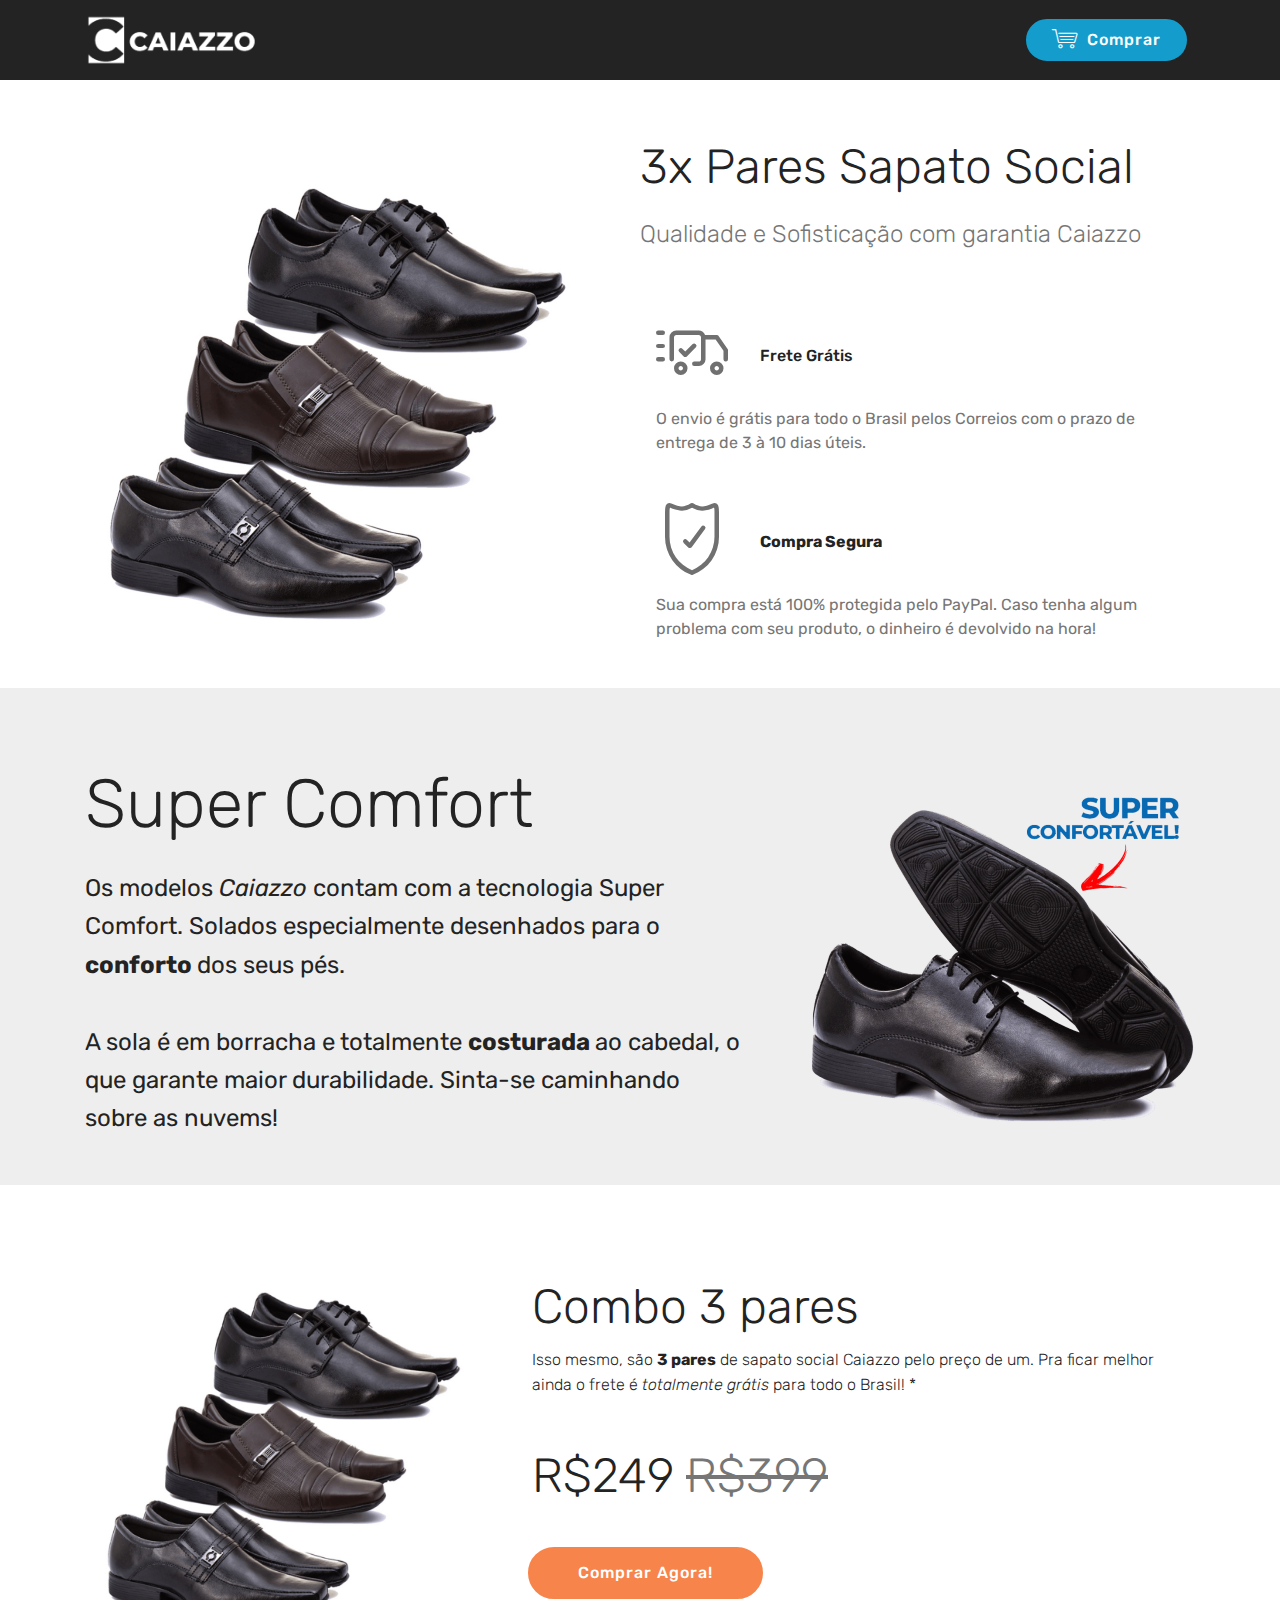
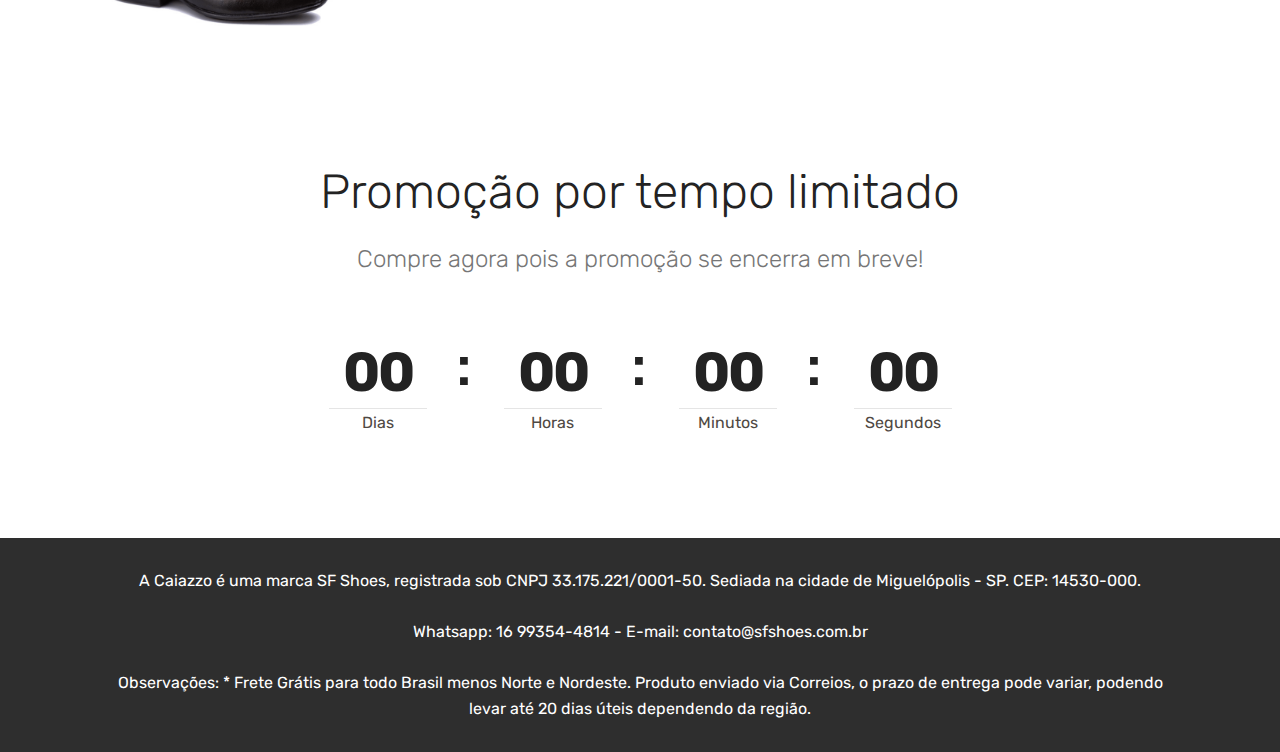
==== index.html @ b31712df "create github pages" ====
<!DOCTYPE html>
<html  >
<head>
  <!-- Site made with Mobirise Website Builder v4.10.8, https://mobirise.com -->
  <meta charset="UTF-8">
  <meta http-equiv="X-UA-Compatible" content="IE=edge">
  <meta name="generator" content="Mobirise v4.10.8, mobirise.com">
  <meta name="viewport" content="width=device-width, initial-scale=1, minimum-scale=1">
  <link rel="shortcut icon" href="assets/images/caiazzo-png-214x74.png" type="image/x-icon">
  <meta name="description" content="2 pares + Cinto Social por R$99,90 - Frete Grátis">
  
  <title>2 Sapato Social Milão Siena Original + Cinto Social Frete Grátis 12x </title>
  <link rel="stylesheet" href="assets/web/assets/mobirise-icons-bold/mobirise-icons-bold.css">
  <link rel="stylesheet" href="assets/web/assets/mobirise-icons/mobirise-icons.css">
  <link rel="stylesheet" href="assets/tether/tether.min.css">
  <link rel="stylesheet" href="assets/bootstrap/css/bootstrap.min.css">
  <link rel="stylesheet" href="assets/bootstrap/css/bootstrap-grid.min.css">
  <link rel="stylesheet" href="assets/bootstrap/css/bootstrap-reboot.min.css">
  <link rel="stylesheet" href="assets/dropdown/css/style.css">
  <link rel="stylesheet" href="assets/theme/css/style.css">
  <link rel="stylesheet" href="assets/mobirise/css/mbr-additional.css" type="text/css">
  
  
  
</head>
<body>

<!-- Google Analytics -->
<!-- Facebook Pixel Code -->
<script>
  !function(f,b,e,v,n,t,s)
  {if(f.fbq)return;n=f.fbq=function(){n.callMethod?
  n.callMethod.apply(n,arguments):n.queue.push(arguments)};
  if(!f._fbq)f._fbq=n;n.push=n;n.loaded=!0;n.version='2.0';
  n.queue=[];t=b.createElement(e);t.async=!0;
  t.src=v;s=b.getElementsByTagName(e)[0];
  s.parentNode.insertBefore(t,s)}(window, document,'script',
  'https://connect.facebook.net/en_US/fbevents.js');
  fbq('init', '413016852753397');
  fbq('track', 'PageView');
</script>
<noscript><img height="1" width="1" style="display:none"
  src="https://www.facebook.com/tr?id=413016852753397&ev=PageView&noscript=1"
/></noscript>
<!-- End Facebook Pixel Code -->

<!-- Global site tag (gtag.js) - Google Analytics -->
<script async src="https://www.googletagmanager.com/gtag/js?id=UA-142438050-2"></script>
<script>
  window.dataLayer = window.dataLayer || [];
  function gtag(){dataLayer.push(arguments);}
  gtag('js', new Date());

  gtag('config', 'UA-142438050-2');
</script>

<!-- /Google Analytics -->


  <section class="menu cid-rARgPHozfg" once="menu" id="menu1-8">

    

    <nav class="navbar navbar-expand beta-menu navbar-dropdown align-items-center navbar-fixed-top navbar-toggleable-sm">
        <button class="navbar-toggler navbar-toggler-right" type="button" data-toggle="collapse" data-target="#navbarSupportedContent" aria-controls="navbarSupportedContent" aria-expanded="false" aria-label="Toggle navigation">
            <div class="hamburger">
                <span></span>
                <span></span>
                <span></span>
                <span></span>
            </div>
        </button>
        <div class="menu-logo">
            <div class="navbar-brand">
                <span class="navbar-logo">
                    <a href="https://mobirise.co">
                         <img src="assets/images/caiazzo-png-214x74.png" alt="Mobirise" title="" style="height: 4rem;">
                    </a>
                </span>
                
            </div>
        </div>
        <div class="collapse navbar-collapse" id="navbarSupportedContent">
            
            <div class="navbar-buttons mbr-section-btn"><a class="btn btn-sm btn-primary display-4" href="https://produto.mercadolivre.com.br/MLB-1308139759-2-sapato-social-milo-siena-original-cinto-social-frete-gratis-12x-_JM"><span class="mbri-shopping-cart mbr-iconfont mbr-iconfont-btn"></span>
                    Comprar</a></div>
        </div>
    </nav>
</section>

<section class="engine"><a href="https://mobirise.info/t">free amp template</a></section><section class="features11 cid-rARg3Pknu5" id="features11-6">

    

    

    <div class="container">   
        <div class="col-md-12">
            <div class="media-container-row">
                <div class="mbr-figure m-auto" style="width: 50%;">
                    <img src="assets/images/k3ss-fmb-sc-952x952.png" alt="Mobirise" title="">
                </div>
                <div class=" align-left aside-content">
                    <h2 class="mbr-title pt-2 mbr-fonts-style display-2">
                        3x Pares Sapato Social</h2>
                    <div class="mbr-section-text">
                        <p class="mbr-text mb-5 pt-3 mbr-light mbr-fonts-style display-5">
                        Qualidade e Sofisticação com garantia Caiazzo</p>
                    </div>

                    <div class="block-content">
                        <div class="card p-3 pr-3">
                            <div class="media">
                                <div class=" align-self-center card-img pb-3">
                                    <span class="mbr-iconfont mbrib-delivery"></span>
                                </div>     
                                <div class="media-body">
                                    <h4 class="card-title mbr-fonts-style display-7">
                                        Frete Grátis</h4>
                                </div>
                            </div>                

                            <div class="card-box">
                                <p class="block-text mbr-fonts-style display-7">
                                   O envio é grátis para todo o Brasil pelos Correios com o prazo de entrega de 3 à 10 dias úteis.</p>
                            </div>
                        </div>

                        <div class="card p-3 pr-3">
                            <div class="media">
                                <div class="align-self-center card-img pb-3">
                                    <span class="mbr-iconfont mbrib-protect"></span>
                                </div>     
                                <div class="media-body">
                                    <h4 class="card-title mbr-fonts-style display-7"><strong>
                                        Compra Segura</strong></h4>
                                </div>
                            </div>                

                            <div class="card-box">
                                <p class="block-text mbr-fonts-style display-7">
                                    Sua compra está 100% protegida pelo PayPal. Caso tenha algum problema com seu produto, o dinheiro é devolvido na hora!</p>
                            </div>
                        </div>
                    </div>
                </div>
            </div>
        </div> 
    </div>          
</section>

<section class="header3 cid-rCJy9DaCXX" id="header3-i" data-bg-video="https://www.youtube.com/watch?v=Wimkqo8gDZ0">

    

    <div class="mbr-overlay" style="opacity: 0; background-color: rgb(204, 204, 204);">
    </div>

    <div class="container">
        <div class="media-container-row">
            <div class="mbr-figure" style="width: 65%;">
                <img src="assets/images/ssbsc5-778x778.png" alt="Mobirise" title="">
            </div>

            <div class="media-content">
                <h1 class="mbr-section-title mbr-white pb-3 mbr-fonts-style display-1">Super Comfort</h1>
                
                <div class="mbr-section-text mbr-white pb-3 ">
                    <p class="mbr-text mbr-fonts-style display-5">Os modelos <em>Caiazzo </em>contam com a tecnologia Super Comfort. Solados especialmente desenhados para o <strong>conforto </strong>dos seus pés.<br><br>A sola é em borracha e totalmente <strong>costurada </strong>ao cabedal, o que garante maior durabilidade. Sinta-se caminhando sobre as nuvems!</p>
                </div>
                
            </div>
        </div>
    </div>

</section>

<section class="services2 cid-rCJCjoZXft" id="services2-j">
    <!---->
    
    <!---->
    <!--Overlay-->
    
    <!--Container-->
    <div class="container">
        <div class="col-md-12">
            <div class="media-container-row">
                <div class="mbr-figure" style="width: 40%;">
                    <img src="assets/images/k3ss-fmb-sc-952x952.png" alt="Mobirise" title="">
                </div>
                <div class="align-left aside-content">
                    <h2 class="mbr-title pt-2 mbr-fonts-style display-2">
                        Combo 3 pares</h2>
                    <div class="mbr-section-text">
                        <p class="mbr-text text1 pt-2 mbr-light mbr-fonts-style display-7">
                            Isso mesmo, são <strong>3 pares</strong> de sapato social Caiazzo pelo preço de um. Pra ficar melhor ainda o frete é <em>totalmente grátis</em> para todo o Brasil! *</p>
                        <p class="mbr-text text2 pt-4 mbr-light mbr-fonts-style display-2">R$249 <span class="cost">R$399</span></p>
                    </div>
                    <!--Btn-->
                    <div class="mbr-section-btn pt-3 align-left"><a href="https://mobirise.co" class="btn btn-success display-4">Comprar Agora!</a></div>
                </div>
            </div>
        </div>
    </div>
</section>

<section class="countdown1 cid-rAR37Dok3v" id="countdown1-1">
    
    
    
    <div class="container ">
        <h2 class="mbr-section-title pb-3 align-center mbr-fonts-style display-2">Promoção por tempo limitado</h2>
        <h3 class="mbr-section-subtitle align-center mbr-fonts-style display-5">
            Compre agora pois a promoção se encerra em breve!</h3>
        
    </div>
    <div class="container countdown-cont align-center">
        <div class="daysCountdown" title="Dias"></div>
        <div class="hoursCountdown" title="Horas"></div> 
        <div class="minutesCountdown" title="Minutos"></div> 
        <div class="secondsCountdown" title="Segundos"></div>
        <div class="countdown pt-5 mt-2" data-due-date="2019/10/05"> 
        </div>
    </div>
</section>

<section once="footers" class="cid-rARmnZBPIF" id="footer6-d">

    

    

    <div class="container">
        <div class="media-container-row align-center mbr-white">
            <div class="col-12">
                <p class="mbr-text mb-0 mbr-fonts-style display-7">A Caiazzo é uma marca SF Shoes, registrada sob CNPJ 33.175.221/0001-50. Sediada na cidade de Miguelópolis - SP. CEP: 14530-000.<br><br>Whatsapp: 16 99354-4814 - E-mail: contato@sfshoes.com.br<br><br>Observações: * Frete Grátis para todo Brasil menos Norte e Nordeste. Produto enviado via Correios, o prazo de entrega pode variar, podendo levar até 20 dias úteis dependendo da região.<br></p>
            </div>
        </div>
    </div>
</section>


  <script src="assets/web/assets/jquery/jquery.min.js"></script>
  <script src="assets/tether/tether.min.js"></script>
  <script src="assets/popper/popper.min.js"></script>
  <script src="assets/bootstrap/js/bootstrap.min.js"></script>
  <script src="assets/smoothscroll/smooth-scroll.js"></script>
  <script src="assets/touchswipe/jquery.touch-swipe.min.js"></script>
  <script src="assets/ytplayer/jquery.mb.ytplayer.min.js"></script>
  <script src="assets/vimeoplayer/jquery.mb.vimeo_player.js"></script>
  <script src="assets/countdown/jquery.countdown.min.js"></script>
  <script src="assets/dropdown/js/nav-dropdown.js"></script>
  <script src="assets/dropdown/js/navbar-dropdown.js"></script>
  <script src="assets/theme/js/script.js"></script>
  
  
</body>
</html>
---- assets/web/assets/mobirise-icons-bold/mobirise-icons-bold.css ----
@font-face {
  font-family: 'mobirise-icons-bold';
  src:  url('mobirise-icons-bold.eot?m1l4yr');
  src:  url('mobirise-icons-bold.eot?m1l4yr#iefix') format('embedded-opentype'),
    url('mobirise-icons-bold.ttf?m1l4yr') format('truetype'),
    url('mobirise-icons-bold.woff?m1l4yr') format('woff'),
    url('mobirise-icons-bold.svg?m1l4yr#mobirise-icons-bold') format('svg');
  font-weight: normal;
  font-style: normal;
}

[class^="mbrib-"], [class*="mbrib-"] {
  /* use !important to prevent issues with browser extensions that change fonts */
  font-family: 'mobirise-icons-bold' !important;
  speak: none;
  font-style: normal;
  font-weight: normal;
  font-variant: normal;
  text-transform: none;
  line-height: 1;

  /* Better Font Rendering =========== */
  -webkit-font-smoothing: antialiased;
  -moz-osx-font-smoothing: grayscale;
}

.mbrib-add-submenu:before {
  content: "\e900";
}
.mbrib-alert:before {
  content: "\e901";
}
.mbrib-align-center:before {
  content: "\e902";
}
.mbrib-align-justify:before {
  content: "\e903";
}
.mbrib-align-left:before {
  content: "\e904";
}
.mbrib-align-right:before {
  content: "\e905";
}
.mbrib-android:before {
  content: "\e906";
}
.mbrib-apple:before {
  content: "\e907";
}
.mbrib-arrow-down:before {
  content: "\e908";
}
.mbrib-arrow-next:before {
  content: "\e909";
}
.mbrib-arrow-prev:before {
  content: "\e90a";
}
.mbrib-arrow-up:before {
  content: "\e90b";
}
.mbrib-bold:before {
  content: "\e90c";
}
.mbrib-bookmark:before {
  content: "\e90d";
}
.mbrib-bootstrap:before {
  content: "\e90e";
}
.mbrib-briefcase:before {
  content: "\e90f";
}
.mbrib-browse:before {
  content: "\e910";
}
.mbrib-bulleted-list:before {
  content: "\e911";
}
.mbrib-calendar:before {
  content: "\e912";
}
.mbrib-camera:before {
  content: "\e913";
}
.mbrib-cart-add:before {
  content: "\e914";
}
.mbrib-cart-full:before {
  content: "\e915";
}
.mbrib-cash:before {
  content: "\e916";
}
.mbrib-change-style:before {
  content: "\e917";
}
.mbrib-chat:before {
  content: "\e918";
}
.mbrib-clock:before {
  content: "\e919";
}
.mbrib-close:before {
  content: "\e91a";
}
.mbrib-cloud:before {
  content: "\e91b";
}
.mbrib-code:before {
  content: "\e91c";
}
.mbrib-contact-form:before {
  content: "\e91d";
}
.mbrib-credit-card:before {
  content: "\e91e";
}
.mbrib-cursor-click:before {
  content: "\e91f";
}
.mbrib-cust-feedback:before {
  content: "\e920";
}
.mbrib-database:before {
  content: "\e921";
}
.mbrib-delivery:before {
  content: "\e922";
}
.mbrib-desktop:before {
  content: "\e923";
}
.mbrib-devices:before {
  content: "\e924";
}
.mbrib-down:before {
  content: "\e925";
}
.mbrib-download:before {
  content: "\e926";
}
.mbrib-drag-n-drop:before {
  content: "\e927";
}
.mbrib-drag-n-drop2:before {
  content: "\e928";
}
.mbrib-edit:before {
  content: "\e929";
}
.mbrib-edit2:before {
  content: "\e92a";
}
.mbrib-error:before {
  content: "\e92b";
}
.mbrib-extension:before {
  content: "\e92c";
}
.mbrib-features:before {
  content: "\e92d";
}
.mbrib-file:before {
  content: "\e92e";
}
.mbrib-flag:before {
  content: "\e92f";
}
.mbrib-folder:before {
  content: "\e930";
}
.mbrib-gift:before {
  content: "\e931";
}
.mbrib-github:before {
  content: "\e932";
}
.mbrib-globe-2:before {
  content: "\e933";
}
.mbrib-globe:before {
  content: "\e934";
}
.mbrib-growing-chart:before {
  content: "\e935";
}
.mbrib-hearth:before {
  content: "\e936";
}
.mbrib-help:before {
  content: "\e937";
}
.mbrib-home:before {
  content: "\e938";
}
.mbrib-hot-cup:before {
  content: "\e939";
}
.mbrib-idea:before {
  content: "\e93a";
}
.mbrib-image-gallery:before {
  content: "\e93b";
}
.mbrib-image-slider:before {
  content: "\e93c";
}
.mbrib-info:before {
  content: "\e93d";
}
.mbrib-italic:before {
  content: "\e93e";
}
.mbrib-key:before {
  content: "\e93f";
}
.mbrib-laptop:before {
  content: "\e940";
}
.mbrib-layers:before {
  content: "\e941";
}
.mbrib-left-right:before {
  content: "\e942";
}
.mbrib-left:before {
  content: "\e943";
}
.mbrib-letter:before {
  content: "\e944";
}
.mbrib-like:before {
  content: "\e945";
}
.mbrib-link:before {
  content: "\e946";
}
.mbrib-lock:before {
  content: "\e947";
}
.mbrib-login:before {
  content: "\e948";
}
.mbrib-logout:before {
  content: "\e949";
}
.mbrib-magic-stick:before {
  content: "\e94a";
}
.mbrib-map-pin:before {
  content: "\e94b";
}
.mbrib-menu:before {
  content: "\e94c";
}
.mbrib-mobile:before {
  content: "\e94d";
}
.mbrib-mobile2:before {
  content: "\e94e";
}
.mbrib-mobirise:before {
  content: "\e94f";
}
.mbrib-more-horizontal:before {
  content: "\e950";
}
.mbrib-more-vertical:before {
  content: "\e951";
}
.mbrib-music:before {
  content: "\e952";
}
.mbrib-new-file:before {
  content: "\e953";
}
.mbrib-numbered-list:before {
  content: "\e954";
}
.mbrib-opened-folder:before {
  content: "\e955";
}
.mbrib-pages:before {
  content: "\e956";
}
.mbrib-paper-plane:before {
  content: "\e957";
}
.mbrib-paperclip:before {
  content: "\e958";
}
.mbrib-photo:before {
  content: "\e959";
}
.mbrib-photos:before {
  content: "\e95a";
}
.mbrib-pin:before {
  content: "\e95b";
}
.mbrib-play:before {
  content: "\e95c";
}
.mbrib-plus:before {
  content: "\e95d";
}
.mbrib-preview:before {
  content: "\e95e";
}
.mbrib-print:before {
  content: "\e95f";
}
.mbrib-protect:before {
  content: "\e960";
}
.mbrib-question:before {
  content: "\e961";
}
.mbrib-quote-left:before {
  content: "\e962";
}
.mbrib-quote-right:before {
  content: "\e963";
}
.mbrib-redo:before {
  content: "\e964";
}
.mbrib-refresh:before {
  content: "\e965";
}
.mbrib-responsive:before {
  content: "\e966";
}
.mbrib-right:before {
  content: "\e967";
}
.mbrib-rocket:before {
  content: "\e968";
}
.mbrib-sad-face:before {
  content: "\e969";
}
.mbrib-sale:before {
  content: "\e96a";
}
.mbrib-save:before {
  content: "\e96b";
}
.mbrib-search:before {
  content: "\e96c";
}
.mbrib-setting:before {
  content: "\e96d";
}
.mbrib-setting2:before {
  content: "\e96e";
}
.mbrib-setting3:before {
  content: "\e96f";
}
.mbrib-share:before {
  content: "\e970";
}
.mbrib-shopping-bag:before {
  content: "\e971";
}
.mbrib-shopping-basket:before {
  content: "\e972";
}
.mbrib-shopping-cart:before {
  content: "\e973";
}
.mbrib-sites:before {
  content: "\e974";
}
.mbrib-smile-face:before {
  content: "\e975";
}
.mbrib-speed:before {
  content: "\e976";
}
.mbrib-star:before {
  content: "\e977";
}
.mbrib-success:before {
  content: "\e978";
}
.mbrib-sun:before {
  content: "\e979";
}
.mbrib-sun2:before {
  content: "\e97a";
}
.mbrib-tablet-vertical:before {
  content: "\e97b";
}
.mbrib-tablet:before {
  content: "\e97c";
}
.mbrib-target:before {
  content: "\e97d";
}
.mbrib-timer:before {
  content: "\e97e";
}
.mbrib-to-ftp:before {
  content: "\e97f";
}
.mbrib-to-local-drive:before {
  content: "\e980";
}
.mbrib-touch-swipe:before {
  content: "\e981";
}
.mbrib-touch:before {
  content: "\e982";
}
.mbrib-trash:before {
  content: "\e983";
}
.mbrib-underline:before {
  content: "\e984";
}
.mbrib-undo:before {
  content: "\e985";
}
.mbrib-unlink:before {
  content: "\e986";
}
.mbrib-unlock:before {
  content: "\e987";
}
.mbrib-up-down:before {
  content: "\e988";
}
.mbrib-up:before {
  content: "\e989";
}
.mbrib-update:before {
  content: "\e98a";
}
.mbrib-upload:before {
  content: "\e98b";
}
.mbrib-user:before {
  content: "\e98c";
}
.mbrib-user2:before {
  content: "\e98d";
}
.mbrib-users:before {
  content: "\e98e";
}
.mbrib-video-play:before {
  content: "\e98f";
}
.mbrib-video:before {
  content: "\e990";
}
.mbrib-watch:before {
  content: "\e991";
}
.mbrib-website-theme:before {
  content: "\e992";
}
.mbrib-wifi:before {
  content: "\e993";
}
.mbrib-windows:before {
  content: "\e994";
}
.mbrib-zoom-out:before {
  content: "\e995";
}
---- assets/web/assets/mobirise-icons/mobirise-icons.css ----
@font-face {
  font-family: 'MobiriseIcons';
  src:  url('mobirise-icons.eot?spat4u');
  src:  url('mobirise-icons.eot?spat4u#iefix') format('embedded-opentype'),
    url('mobirise-icons.ttf?spat4u') format('truetype'),
    url('mobirise-icons.woff?spat4u') format('woff'),
    url('mobirise-icons.svg?spat4u#MobiriseIcons') format('svg');
  font-weight: normal;
  font-style: normal;
}

[class^="mbri-"], [class*=" mbri-"] {
  /* use !important to prevent issues with browser extensions that change fonts */
  font-family: MobiriseIcons !important;
  speak: none;
  font-style: normal;
  font-weight: normal;
  font-variant: normal;
  text-transform: none;
  line-height: 1;

  /* Better Font Rendering =========== */
  -webkit-font-smoothing: antialiased;
  -moz-osx-font-smoothing: grayscale;
}

.mbri-add-submenu:before {
  content: "\e900";
}
.mbri-alert:before {
  content: "\e901";
}
.mbri-align-center:before {
  content: "\e902";
}
.mbri-align-justify:before {
  content: "\e903";
}
.mbri-align-left:before {
  content: "\e904";
}
.mbri-align-right:before {
  content: "\e905";
}
.mbri-android:before {
  content: "\e906";
}
.mbri-apple:before {
  content: "\e907";
}
.mbri-arrow-down:before {
  content: "\e908";
}
.mbri-arrow-next:before {
  content: "\e909";
}
.mbri-arrow-prev:before {
  content: "\e90a";
}
.mbri-arrow-up:before {
  content: "\e90b";
}
.mbri-bold:before {
  content: "\e90c";
}
.mbri-bookmark:before {
  content: "\e90d";
}
.mbri-bootstrap:before {
  content: "\e90e";
}
.mbri-briefcase:before {
  content: "\e90f";
}
.mbri-browse:before {
  content: "\e910";
}
.mbri-bulleted-list:before {
  content: "\e911";
}
.mbri-calendar:before {
  content: "\e912";
}
.mbri-camera:before {
  content: "\e913";
}
.mbri-cart-add:before {
  content: "\e914";
}
.mbri-cart-full:before {
  content: "\e915";
}
.mbri-cash:before {
  content: "\e916";
}
.mbri-change-style:before {
  content: "\e917";
}
.mbri-chat:before {
  content: "\e918";
}
.mbri-clock:before {
  content: "\e919";
}
.mbri-close:before {
  content: "\e91a";
}
.mbri-cloud:before {
  content: "\e91b";
}
.mbri-code:before {
  content: "\e91c";
}
.mbri-contact-form:before {
  content: "\e91d";
}
.mbri-credit-card:before {
  content: "\e91e";
}
.mbri-cursor-click:before {
  content: "\e91f";
}
.mbri-cust-feedback:before {
  content: "\e920";
}
.mbri-database:before {
  content: "\e921";
}
.mbri-delivery:before {
  content: "\e922";
}
.mbri-desktop:before {
  content: "\e923";
}
.mbri-devices:before {
  content: "\e924";
}
.mbri-down:before {
  content: "\e925";
}
.mbri-download:before {
  content: "\e989";
}
.mbri-drag-n-drop:before {
  content: "\e927";
}
.mbri-drag-n-drop2:before {
  content: "\e928";
}
.mbri-edit:before {
  content: "\e929";
}
.mbri-edit2:before {
  content: "\e92a";
}
.mbri-error:before {
  content: "\e92b";
}
.mbri-extension:before {
  content: "\e92c";
}
.mbri-features:before {
  content: "\e92d";
}
.mbri-file:before {
  content: "\e92e";
}
.mbri-flag:before {
  content: "\e92f";
}
.mbri-folder:before {
  content: "\e930";
}
.mbri-gift:before {
  content: "\e931";
}
.mbri-github:before {
  content: "\e932";
}
.mbri-globe:before {
  content: "\e933";
}
.mbri-globe-2:before {
  content: "\e934";
}
.mbri-growing-chart:before {
  content: "\e935";
}
.mbri-hearth:before {
  content: "\e936";
}
.mbri-help:before {
  content: "\e937";
}
.mbri-home:before {
  content: "\e938";
}
.mbri-hot-cup:before {
  content: "\e939";
}
.mbri-idea:before {
  content: "\e93a";
}
.mbri-image-gallery:before {
  content: "\e93b";
}
.mbri-image-slider:before {
  content: "\e93c";
}
.mbri-info:before {
  content: "\e93d";
}
.mbri-italic:before {
  content: "\e93e";
}
.mbri-key:before {
  content: "\e93f";
}
.mbri-laptop:before {
  content: "\e940";
}
.mbri-layers:before {
  content: "\e941";
}
.mbri-left-right:before {
  content: "\e942";
}
.mbri-left:before {
  content: "\e943";
}
.mbri-letter:before {
  content: "\e944";
}
.mbri-like:before {
  content: "\e945";
}
.mbri-link:before {
  content: "\e946";
}
.mbri-lock:before {
  content: "\e947";
}
.mbri-login:before {
  content: "\e948";
}
.mbri-logout:before {
  content: "\e949";
}
.mbri-magic-stick:before {
  content: "\e94a";
}
.mbri-map-pin:before {
  content: "\e94b";
}
.mbri-menu:before {
  content: "\e94c";
}
.mbri-mobile:before {
  content: "\e94d";
}
.mbri-mobile2:before {
  content: "\e94e";
}
.mbri-mobirise:before {
  content: "\e94f";
}
.mbri-more-horizontal:before {
  content: "\e950";
}
.mbri-more-vertical:before {
  content: "\e951";
}
.mbri-music:before {
  content: "\e952";
}
.mbri-new-file:before {
  content: "\e953";
}
.mbri-numbered-list:before {
  content: "\e954";
}
.mbri-opened-folder:before {
  content: "\e955";
}
.mbri-pages:before {
  content: "\e956";
}
.mbri-paper-plane:before {
  content: "\e957";
}
.mbri-paperclip:before {
  content: "\e958";
}
.mbri-photo:before {
  content: "\e959";
}
.mbri-photos:before {
  content: "\e95a";
}
.mbri-pin:before {
  content: "\e95b";
}
.mbri-play:before {
  content: "\e95c";
}
.mbri-plus:before {
  content: "\e95d";
}
.mbri-preview:before {
  content: "\e95e";
}
.mbri-print:before {
  content: "\e95f";
}
.mbri-protect:before {
  content: "\e960";
}
.mbri-question:before {
  content: "\e961";
}
.mbri-quote-left:before {
  content: "\e962";
}
.mbri-quote-right:before {
  content: "\e963";
}
.mbri-refresh:before {
  content: "\e964";
}
.mbri-responsive:before {
  content: "\e965";
}
.mbri-right:before {
  content: "\e966";
}
.mbri-rocket:before {
  content: "\e967";
}
.mbri-sad-face:before {
  content: "\e968";
}
.mbri-sale:before {
  content: "\e969";
}
.mbri-save:before {
  content: "\e96a";
}
.mbri-search:before {
  content: "\e96b";
}
.mbri-setting:before {
  content: "\e96c";
}
.mbri-setting2:before {
  content: "\e96d";
}
.mbri-setting3:before {
  content: "\e96e";
}
.mbri-share:before {
  content: "\e96f";
}
.mbri-shopping-bag:before {
  content: "\e970";
}
.mbri-shopping-basket:before {
  content: "\e971";
}
.mbri-shopping-cart:before {
  content: "\e972";
}
.mbri-sites:before {
  content: "\e973";
}
.mbri-smile-face:before {
  content: "\e974";
}
.mbri-speed:before {
  content: "\e975";
}
.mbri-star:before {
  content: "\e976";
}
.mbri-success:before {
  content: "\e977";
}
.mbri-sun:before {
  content: "\e978";
}
.mbri-sun2:before {
  content: "\e979";
}
.mbri-tablet:before {
  content: "\e97a";
}
.mbri-tablet-vertical:before {
  content: "\e97b";
}
.mbri-target:before {
  content: "\e97c";
}
.mbri-timer:before {
  content: "\e97d";
}
.mbri-to-ftp:before {
  content: "\e97e";
}
.mbri-to-local-drive:before {
  content: "\e97f";
}
.mbri-touch-swipe:before {
  content: "\e980";
}
.mbri-touch:before {
  content: "\e981";
}
.mbri-trash:before {
  content: "\e982";
}
.mbri-underline:before {
  content: "\e983";
}
.mbri-unlink:before {
  content: "\e984";
}
.mbri-unlock:before {
  content: "\e985";
}
.mbri-up-down:before {
  content: "\e986";
}
.mbri-up:before {
  content: "\e987";
}
.mbri-update:before {
  content: "\e988";
}
.mbri-upload:before {
 content: "\e926"; 
}
.mbri-user:before {
  content: "\e98a";
}
.mbri-user2:before {
  content: "\e98b";
}
.mbri-users:before {
  content: "\e98c";
}
.mbri-video:before {
  content: "\e98d";
}
.mbri-video-play:before {
  content: "\e98e";
}
.mbri-watch:before {
  content: "\e98f";
}
.mbri-website-theme:before {
  content: "\e990";
}
.mbri-wifi:before {
  content: "\e991";
}
.mbri-windows:before {
  content: "\e992";
}
.mbri-zoom-out:before {
  content: "\e993";
}
.mbri-redo:before {
  content: "\e994";
}
.mbri-undo:before {
  content: "\e995";
}
---- assets/dropdown/css/style.css ----
.navbar-dropdown {
  left: 0;
  padding: 0;
  position: absolute;
  right: 0;
  top: 0;
  transition: all 0.45s ease;
  z-index: 1030;
  background: #282828; }
  .navbar-dropdown .navbar-logo {
    margin-right: 0.8rem;
    transition: margin 0.3s ease-in-out;
    vertical-align: middle; }
    .navbar-dropdown .navbar-logo img {
      height: 3.125rem;
      transition: all 0.3s ease-in-out; }
    .navbar-dropdown .navbar-logo.mbr-iconfont {
      font-size: 3.125rem;
      line-height: 3.125rem; }
  .navbar-dropdown .navbar-caption {
    font-weight: 700;
    white-space: normal;
    vertical-align: -4px;
    line-height: 3.125rem !important; }
    .navbar-dropdown .navbar-caption, .navbar-dropdown .navbar-caption:hover {
      color: inherit;
      text-decoration: none; }
  .navbar-dropdown .mbr-iconfont + .navbar-caption {
    vertical-align: -1px; }
  .navbar-dropdown.navbar-fixed-top {
    position: fixed; }
  .navbar-dropdown .navbar-brand span {
    vertical-align: -4px; }
  .navbar-dropdown.bg-color.transparent {
    background: none; }
  .navbar-dropdown.navbar-short .navbar-brand {
    padding: 0.625rem 0; }
    .navbar-dropdown.navbar-short .navbar-brand span {
      vertical-align: -1px; }
  .navbar-dropdown.navbar-short .navbar-caption {
    line-height: 2.375rem !important;
    vertical-align: -2px; }
  .navbar-dropdown.navbar-short .navbar-logo {
    margin-right: 0.5rem; }
    .navbar-dropdown.navbar-short .navbar-logo img {
      height: 2.375rem; }
    .navbar-dropdown.navbar-short .navbar-logo.mbr-iconfont {
      font-size: 2.375rem;
      line-height: 2.375rem; }
  .navbar-dropdown.navbar-short .mbr-table-cell {
    height: 3.625rem; }
  .navbar-dropdown .navbar-close {
    left: 0.6875rem;
    position: fixed;
    top: 0.75rem;
    z-index: 1000; }
  .navbar-dropdown .hamburger-icon {
    content: "";
    display: inline-block;
    vertical-align: middle;
    width: 16px;
    -webkit-box-shadow: 0 -6px 0 1px #282828,0 0 0 1px #282828,0 6px 0 1px #282828;
    -moz-box-shadow: 0 -6px 0 1px #282828,0 0 0 1px #282828,0 6px 0 1px #282828;
    box-shadow: 0 -6px 0 1px #282828,0 0 0 1px #282828,0 6px 0 1px #282828; }

.dropdown-menu .dropdown-toggle[data-toggle="dropdown-submenu"]::after {
  border-bottom: 0.35em solid transparent;
  border-left: 0.35em solid;
  border-right: 0;
  border-top: 0.35em solid transparent;
  margin-left: 0.3rem; }

.dropdown-menu .dropdown-item:focus {
  outline: 0; }

.nav-dropdown {
  font-size: 0.75rem;
  font-weight: 500;
  height: auto !important; }
  .nav-dropdown .nav-btn {
    padding-left: 1rem; }
  .nav-dropdown .link {
    margin: .667em 1.667em;
    font-weight: 500;
    padding: 0;
    transition: color .2s ease-in-out; }
    .nav-dropdown .link.dropdown-toggle {
      margin-right: 2.583em; }
      .nav-dropdown .link.dropdown-toggle::after {
        margin-left: .25rem;
        border-top: 0.35em solid;
        border-right: 0.35em solid transparent;
        border-left: 0.35em solid transparent;
        border-bottom: 0; }
      .nav-dropdown .link.dropdown-toggle[aria-expanded="true"] {
        margin: 0;
        padding: 0.667em 3.263em  0.667em 1.667em; }
  .nav-dropdown .link::after,
  .nav-dropdown .dropdown-item::after {
    color: inherit; }
  .nav-dropdown .btn {
    font-size: 0.75rem;
    font-weight: 700;
    letter-spacing: 0;
    margin-bottom: 0;
    padding-left: 1.25rem;
    padding-right: 1.25rem; }
  .nav-dropdown .dropdown-menu {
    border-radius: 0;
    border: 0;
    left: 0;
    margin: 0;
    padding-bottom: 1.25rem;
    padding-top: 1.25rem;
    position: relative; }
  .nav-dropdown .dropdown-submenu {
    margin-left: 0.125rem;
    top: 0; }
  .nav-dropdown .dropdown-item {
    font-weight: 500;
    line-height: 2;
    padding: 0.3846em 4.615em 0.3846em 1.5385em;
    position: relative;
    transition: color .2s ease-in-out, background-color .2s ease-in-out; }
    .nav-dropdown .dropdown-item::after {
      margin-top: -0.3077em;
      position: absolute;
      right: 1.1538em;
      top: 50%; }
    .nav-dropdown .dropdown-item:focus, .nav-dropdown .dropdown-item:hover {
      background: none; }

@media (max-width: 767px) {
  .nav-dropdown.navbar-toggleable-sm {
    bottom: 0;
    display: none;
    left: 0;
    overflow-x: hidden;
    position: fixed;
    top: 0;
    transform: translateX(-100%);
    -ms-transform: translateX(-100%);
    -webkit-transform: translateX(-100%);
    width: 18.75rem;
    z-index: 999; } }
.nav-dropdown.navbar-toggleable-xl {
  bottom: 0;
  display: none;
  left: 0;
  overflow-x: hidden;
  position: fixed;
  top: 0;
  transform: translateX(-100%);
  -ms-transform: translateX(-100%);
  -webkit-transform: translateX(-100%);
  width: 18.75rem;
  z-index: 999; }

.nav-dropdown-sm {
  display: block !important;
  overflow-x: hidden;
  overflow: auto;
  padding-top: 3.875rem; }
  .nav-dropdown-sm::after {
    content: "";
    display: block;
    height: 3rem;
    width: 100%; }
  .nav-dropdown-sm.collapse.in ~ .navbar-close {
    display: block !important; }
  .nav-dropdown-sm.collapsing, .nav-dropdown-sm.collapse.in {
    transform: translateX(0);
    -ms-transform: translateX(0);
    -webkit-transform: translateX(0);
    transition: all 0.25s ease-out;
    -webkit-transition: all 0.25s ease-out;
    background: #282828; }
  .nav-dropdown-sm.collapsing[aria-expanded="false"] {
    transform: translateX(-100%);
    -ms-transform: translateX(-100%);
    -webkit-transform: translateX(-100%); }
  .nav-dropdown-sm .nav-item {
    display: block;
    margin-left: 0 !important;
    padding-left: 0; }
  .nav-dropdown-sm .link,
  .nav-dropdown-sm .dropdown-item {
    border-top: 1px dotted rgba(255, 255, 255, 0.1);
    font-size: 0.8125rem;
    line-height: 1.6;
    margin: 0 !important;
    padding: 0.875rem 2.4rem 0.875rem 1.5625rem !important;
    position: relative;
    white-space: normal; }
    .nav-dropdown-sm .link:focus, .nav-dropdown-sm .link:hover,
    .nav-dropdown-sm .dropdown-item:focus,
    .nav-dropdown-sm .dropdown-item:hover {
      background: rgba(0, 0, 0, 0.2) !important;
      color: #c0a375; }
  .nav-dropdown-sm .nav-btn {
    position: relative;
    padding: 1.5625rem 1.5625rem 0 1.5625rem; }
    .nav-dropdown-sm .nav-btn::before {
      border-top: 1px dotted rgba(255, 255, 255, 0.1);
      content: "";
      left: 0;
      position: absolute;
      top: 0;
      width: 100%; }
    .nav-dropdown-sm .nav-btn + .nav-btn {
      padding-top: 0.625rem; }
      .nav-dropdown-sm .nav-btn + .nav-btn::before {
        display: none; }
  .nav-dropdown-sm .btn {
    padding: 0.625rem 0; }
  .nav-dropdown-sm .dropdown-toggle[data-toggle="dropdown-submenu"]::after {
    margin-left: .25rem;
    border-top: 0.35em solid;
    border-right: 0.35em solid transparent;
    border-left: 0.35em solid transparent;
    border-bottom: 0; }
  .nav-dropdown-sm .dropdown-toggle[data-toggle="dropdown-submenu"][aria-expanded="true"]::after {
    border-top: 0;
    border-right: 0.35em solid transparent;
    border-left: 0.35em solid transparent;
    border-bottom: 0.35em solid; }
  .nav-dropdown-sm .dropdown-menu {
    margin: 0;
    padding: 0;
    position: relative;
    top: 0;
    left: 0;
    width: 100%;
    border: 0;
    float: none;
    border-radius: 0;
    background: none; }
  .nav-dropdown-sm .dropdown-submenu {
    left: 100%;
    margin-left: 0.125rem;
    margin-top: -1.25rem;
    top: 0; }

.navbar-toggleable-sm .nav-dropdown .dropdown-menu {
  position: absolute; }

.navbar-toggleable-sm .nav-dropdown .dropdown-submenu {
  left: 100%;
  margin-left: 0.125rem;
  margin-top: -1.25rem;
  top: 0; }

.navbar-toggleable-sm.opened .nav-dropdown .dropdown-menu {
  position: relative; }

.navbar-toggleable-sm.opened .nav-dropdown .dropdown-submenu {
  left: 0;
  margin-left: 00rem;
  margin-top: 0rem;
  top: 0; }

.is-builder .nav-dropdown.collapsing {
  transition: none !important; }

/*# sourceMappingURL=style.css.map */
---- assets/theme/css/style.css ----
/*!
 * Mobirise v4 theme (https://mobirise.com/)
 * Copyright 2017 Mobirise
 */
section {
  background-color: #eeeeee;
}

section,
.container,
.container-fluid {
  position: relative;
  word-wrap: break-word;
}

a.mbr-iconfont:hover {
  text-decoration: none;
}

.article .lead p, .article .lead ul, .article .lead ol, .article .lead pre, .article .lead blockquote {
  margin-bottom: 0;
}

a {
  font-style: normal;
  font-weight: 400;
  cursor: pointer;
}

a, a:hover {
  text-decoration: none;
}

figure {
  margin-bottom: 0;
}

body {
  color: #232323;
}

h1, h2, h3, h4, h5, h6,
.h1, .h2, .h3, .h4, .h5, .h6,
.display-1, .display-2, .display-3, .display-4 {
  line-height: 1;
  word-break: break-word;
  word-wrap: break-word;
}

b, strong {
  font-weight: bold;
}

blockquote {
  padding: 10px 0 10px 20px;
  position: relative;
  border-left: 2px solid;
  border-color: #ff3366;
}

input:-webkit-autofill, input:-webkit-autofill:hover, input:-webkit-autofill:focus, input:-webkit-autofill:active {
  transition-delay: 9999s;
  transition-property: background-color, color;
}

textarea[type="hidden"] {
  display: none;
}

body {
  position: relative;
}

section {
  background-position: 50% 50%;
  background-repeat: no-repeat;
  background-size: cover;
}

section .mbr-background-video,
section .mbr-background-video-preview {
  position: absolute;
  bottom: 0;
  left: 0;
  right: 0;
  top: 0;
}

.hidden {
  visibility: hidden;
}

.mbr-z-index20 {
  z-index: 20;
}

/*! Base colors */
.mbr-white {
  color: #ffffff;
}

.mbr-black {
  color: #000000;
}

.mbr-bg-white {
  background-color: #ffffff;
}

.mbr-bg-black {
  background-color: #000000;
}

/*! Text-aligns */
.align-left {
  text-align: left;
}

.align-center {
  text-align: center;
}

.align-right {
  text-align: right;
}

@media (max-width: 767px) {
  .align-left, .align-center, .align-right, .mbr-section-btn, .mbr-section-title {
    text-align: center;
  }
}

/*! Font-weight  */
.mbr-light {
  font-weight: 300;
}

.mbr-regular {
  font-weight: 400;
}

.mbr-semibold {
  font-weight: 500;
}

.mbr-bold {
  font-weight: 700;
}

/*! Media  */
.media-size-item {
  -webkit-flex: 1 1 auto;
  -moz-flex: 1 1 auto;
  -ms-flex: 1 1 auto;
  -o-flex: 1 1 auto;
  flex: 1 1 auto;
}

.media-content {
  -webkit-flex-basis: 100%;
  flex-basis: 100%;
}

.media-container-row {
  display: -ms-flexbox;
  display: -webkit-flex;
  display: flex;
  -webkit-flex-direction: row;
  -ms-flex-direction: row;
  flex-direction: row;
  -webkit-flex-wrap: wrap;
  -ms-flex-wrap: wrap;
  flex-wrap: wrap;
  -webkit-justify-content: center;
  -ms-flex-pack: center;
  justify-content: center;
  -webkit-align-content: center;
  -ms-flex-line-pack: center;
  align-content: center;
  -webkit-align-items: start;
  -ms-flex-align: start;
  align-items: start;
}

.media-container-row .media-size-item {
  width: 400px;
}

.media-container-column {
  display: -ms-flexbox;
  display: -webkit-flex;
  display: flex;
  -webkit-flex-direction: column;
  -ms-flex-direction: column;
  flex-direction: column;
  -webkit-flex-wrap: wrap;
  -ms-flex-wrap: wrap;
  flex-wrap: wrap;
  -webkit-justify-content: center;
  -ms-flex-pack: center;
  justify-content: center;
  -webkit-align-content: center;
  -ms-flex-line-pack: center;
  align-content: center;
  -webkit-align-items: stretch;
  -ms-flex-align: stretch;
  align-items: stretch;
}

.media-container-column > * {
  width: 100%;
}

@media (min-width: 992px) {
  .media-container-row {
    -webkit-flex-wrap: nowrap;
    -ms-flex-wrap: nowrap;
    flex-wrap: nowrap;
  }
}

figure {
  overflow: hidden;
}

figure[mbr-media-size] {
  transition: width 0.1s;
}

.mbr-figure img, .mbr-figure iframe {
  display: block;
  width: 100%;
}

.card {
  background-color: transparent;
  border: none;
}

.card-box {
  width: 100%;
}

.card-img {
  text-align: center;
  flex-shrink: 0;
  -webkit-flex-shrink: 0;
}

.media {
  max-width: 100%;
  margin: 0 auto;
}

.mbr-figure {
  -ms-flex-item-align: center;
  -ms-grid-row-align: center;
  -webkit-align-self: center;
  align-self: center;
}

.media-container > div {
  max-width: 100%;
}

.mbr-figure img, .card-img img {
  width: 100%;
}

@media (max-width: 991px) {
  .media-size-item {
    width: auto !important;
  }
  .media {
    width: auto;
  }
  .mbr-figure {
    width: 100% !important;
  }
}

/*! Buttons */
.mbr-section-btn {
  margin-left: -.25rem;
  margin-right: -.25rem;
  font-size: 0;
}

nav .mbr-section-btn {
  margin-left: 0rem;
  margin-right: 0rem;
}

/*! Btn icon margin */
.btn .mbr-iconfont, .btn.btn-sm .mbr-iconfont {
  cursor: pointer;
  margin-right: 0.5rem;
}

.btn.btn-md .mbr-iconfont, .btn.btn-md .mbr-iconfont {
  margin-right: 0.8rem;
}

.mbr-regular {
  font-weight: 400;
}

.mbr-semibold {
  font-weight: 500;
}

.mbr-bold {
  font-weight: 700;
}

[type="submit"] {
  -webkit-appearance: none;
}

/*! Full-screen */
.mbr-fullscreen .mbr-overlay {
  min-height: 100vh;
}

.mbr-fullscreen {
  display: flex;
  display: -webkit-flex;
  display: -moz-flex;
  display: -ms-flex;
  display: -o-flex;
  align-items: center;
  -webkit-align-items: center;
  min-height: 100vh;
  padding-top: 3rem;
  padding-bottom: 3rem;
}

/*! Map */
.map {
  height: 25rem;
  position: relative;
}

.map iframe {
  width: 100%;
  height: 100%;
}

/* Form */
.form-asterisk {
  font-family: initial;
  position: absolute;
  top: -2px;
  font-weight: normal;
}

/*! Scroll to top arrow */
.mbr-arrow-up {
  bottom: 25px;
  right: 90px;
  position: fixed;
  text-align: right;
  z-index: 5000;
  color: #ffffff;
  font-size: 32px;
  transform: rotate(180deg);
  -webkit-transform: rotate(180deg);
}

.mbr-arrow-up a {
  background: rgba(0, 0, 0, 0.2);
  border-radius: 3px;
  color: #fff;
  display: inline-block;
  height: 60px;
  width: 60px;
  outline-style: none !important;
  position: relative;
  text-decoration: none;
  transition: all .3s ease-in-out;
  cursor: pointer;
  text-align: center;
}

.mbr-arrow-up a:hover {
  background-color: rgba(0, 0, 0, 0.4);
}

.mbr-arrow-up a i {
  line-height: 60px;
}

.mbr-arrow-up-icon {
  display: block;
  color: #fff;
}

.mbr-arrow-up-icon::before {
  content: "\203a";
  display: inline-block;
  font-family: serif;
  font-size: 32px;
  line-height: 1;
  font-style: normal;
  position: relative;
  top: 6px;
  left: -4px;
  -webkit-transform: rotate(-90deg);
  transform: rotate(-90deg);
}

/*! Arrow Down */
.mbr-arrow {
  position: absolute;
  bottom: 45px;
  left: 50%;
  width: 60px;
  height: 60px;
  cursor: pointer;
  background-color: rgba(80, 80, 80, 0.5);
  border-radius: 50%;
  -webkit-transform: translateX(-50%);
  transform: translateX(-50%);
}

.mbr-arrow > a {
  display: inline-block;
  text-decoration: none;
  outline-style: none;
  -webkit-animation: arrowdown 1.7s ease-in-out infinite;
  animation: arrowdown 1.7s ease-in-out infinite;
}

.mbr-arrow > a > i {
  position: absolute;
  top: -2px;
  left: 15px;
  font-size: 2rem;
}

@keyframes arrowdown {
  0% {
    transform: translateY(0px);
    -webkit-transform: translateY(0px);
  }
  50% {
    transform: translateY(-5px);
    -webkit-transform: translateY(-5px);
  }
  100% {
    transform: translateY(0px);
    -webkit-transform: translateY(0px);
  }
}

@-webkit-keyframes arrowdown {
  0% {
    transform: translateY(0px);
    -webkit-transform: translateY(0px);
  }
  50% {
    transform: translateY(-5px);
    -webkit-transform: translateY(-5px);
  }
  100% {
    transform: translateY(0px);
    -webkit-transform: translateY(0px);
  }
}

@media (max-width: 500px) {
  .mbr-arrow-up {
    left: 50%;
    right: auto;
    transform: translateX(-50%) rotate(180deg);
    -webkit-transform: translateX(-50%) rotate(180deg);
  }
}

/*Gradients animation*/
@keyframes gradient-animation {
  from {
    background-position: 0% 100%;
    animation-timing-function: ease-in-out;
  }
  to {
    background-position: 100% 0%;
    animation-timing-function: ease-in-out;
  }
}

@-webkit-keyframes gradient-animation {
  from {
    background-position: 0% 100%;
    animation-timing-function: ease-in-out;
  }
  to {
    background-position: 100% 0%;
    animation-timing-function: ease-in-out;
  }
}

.bg-gradient {
  background-size: 200% 200%;
  animation: gradient-animation 5s infinite alternate;
  -webkit-animation: gradient-animation 5s infinite alternate;
}

.menu .navbar-brand {
  display: -webkit-flex;
}

.menu .navbar-brand span {
  display: flex;
  display: -webkit-flex;
}

.menu .navbar-brand .navbar-caption-wrap {
  display: -webkit-flex;
}

.menu .navbar-brand .navbar-logo img {
  display: -webkit-flex;
}

@media (min-width: 768px) and (max-width: 1023px) {
  .menu .navbar-toggleable-sm .navbar-nav {
    display: -webkit-box;
    display: -webkit-flex;
    display: -ms-flexbox;
  }
}

@media (max-width: 1023px) {
  .menu .navbar-collapse {
    max-height: 93.5vh;
  }
  .menu .navbar-collapse.show {
    overflow: auto;
  }
}

@media (min-width: 1024px) {
  .menu .navbar-nav.nav-dropdown {
    display: -webkit-flex;
  }
  .menu .navbar-toggleable-sm .navbar-collapse {
    display: -webkit-flex !important;
  }
  .menu .collapsed .navbar-collapse {
    max-height: 93.5vh;
  }
  .menu .collapsed .navbar-collapse.show {
    overflow: auto;
  }
}

@media (max-width: 767px) {
  .menu .navbar-collapse {
    max-height: 80vh;
  }
}

.navbar {
  display: -webkit-flex;
  -webkit-flex-wrap: wrap;
  -webkit-align-items: center;
  -webkit-justify-content: space-between;
}

.navbar-collapse {
  -webkit-flex-basis: 100%;
  -webkit-flex-grow: 1;
  -webkit-align-items: center;
}

.nav-dropdown .link {
  padding: .667em 1.667em !important;
  margin: 0 !important;
}

.nav {
  display: -webkit-flex;
  -webkit-flex-wrap: wrap;
}

.row {
  display: -webkit-flex;
  -webkit-flex-wrap: wrap;
}

.justify-content-center {
  -webkit-justify-content: center;
}

.form-inline {
  display: -webkit-flex;
  -webkit-flex-flow: row wrap;
  -webkit-align-items: center;
}

.card-wrapper {
  -webkit-flex: 1;
}

.carousel-control {
  z-index: 10;
  display: -webkit-flex;
  -webkit-align-items: center;
  -webkit-justify-content: center;
}

.carousel-controls {
  display: -webkit-flex;
}

.media {
  display: -webkit-flex;
}

.form-group:focus {
  outline: none;
}

.jq-selectbox__select {
  padding: 1.07em .5em;
  position: absolute;
  top: 0;
  left: 0;
  width: 100%;
}

.jq-selectbox__dropdown {
  position: absolute;
  top: 100% !important;
  left: 0 !important;
  width: 100% !important;
}

.jq-selectbox__trigger-arrow {
  transform: translateY(-50%);
}

.jq-selectbox li {
  padding: 1.07em .5em;
}

input[type="range"] {
  padding-left: 0 !important;
  padding-right: 0 !important;
}

.modal-dialog, .modal-content {
  height: 100%;
}

.modal-dialog .carousel-inner {
  height: 100%;
  height: -webkit-fill-available;
  height: fill-available;
}

.carousel-item {
  text-align: center;
}

.carousel-item img {
  margin: auto;
}
.engine {
	position: absolute;
	text-indent: -2400px;
	text-align: center;
	padding: 0;
	top: 0;
	left: -2400px;
}
---- assets/mobirise/css/mbr-additional.css ----
@import url(https://fonts.googleapis.com/css?family=Rubik:300,300i,400,400i,500,500i,700,700i,900,900i);





body {
  font-style: normal;
  line-height: 1.5;
}
.mbr-section-title {
  font-style: normal;
  line-height: 1.2;
}
.mbr-section-subtitle {
  line-height: 1.3;
}
.mbr-text {
  font-style: normal;
  line-height: 1.6;
}
.display-1 {
  font-family: 'Rubik', sans-serif;
  font-size: 4.25rem;
}
.display-1 > .mbr-iconfont {
  font-size: 6.8rem;
}
.display-2 {
  font-family: 'Rubik', sans-serif;
  font-size: 3rem;
}
.display-2 > .mbr-iconfont {
  font-size: 4.8rem;
}
.display-4 {
  font-family: 'Rubik', sans-serif;
  font-size: 1rem;
}
.display-4 > .mbr-iconfont {
  font-size: 1.6rem;
}
.display-5 {
  font-family: 'Rubik', sans-serif;
  font-size: 1.5rem;
}
.display-5 > .mbr-iconfont {
  font-size: 2.4rem;
}
.display-7 {
  font-family: 'Rubik', sans-serif;
  font-size: 1rem;
}
.display-7 > .mbr-iconfont {
  font-size: 1.6rem;
}
/* ---- Fluid typography for mobile devices ---- */
/* 1.4 - font scale ratio ( bootstrap == 1.42857 ) */
/* 100vw - current viewport width */
/* (48 - 20)  48 == 48rem == 768px, 20 == 20rem == 320px(minimal supported viewport) */
/* 0.65 - min scale variable, may vary */
@media (max-width: 768px) {
  .display-1 {
    font-size: 3.4rem;
    font-size: calc( 2.1374999999999997rem + (4.25 - 2.1374999999999997) * ((100vw - 20rem) / (48 - 20)));
    line-height: calc( 1.4 * (2.1374999999999997rem + (4.25 - 2.1374999999999997) * ((100vw - 20rem) / (48 - 20))));
  }
  .display-2 {
    font-size: 2.4rem;
    font-size: calc( 1.7rem + (3 - 1.7) * ((100vw - 20rem) / (48 - 20)));
    line-height: calc( 1.4 * (1.7rem + (3 - 1.7) * ((100vw - 20rem) / (48 - 20))));
  }
  .display-4 {
    font-size: 0.8rem;
    font-size: calc( 1rem + (1 - 1) * ((100vw - 20rem) / (48 - 20)));
    line-height: calc( 1.4 * (1rem + (1 - 1) * ((100vw - 20rem) / (48 - 20))));
  }
  .display-5 {
    font-size: 1.2rem;
    font-size: calc( 1.175rem + (1.5 - 1.175) * ((100vw - 20rem) / (48 - 20)));
    line-height: calc( 1.4 * (1.175rem + (1.5 - 1.175) * ((100vw - 20rem) / (48 - 20))));
  }
}
/* Buttons */
.btn {
  font-weight: 500;
  border-width: 2px;
  font-style: normal;
  letter-spacing: 1px;
  margin: .4rem .8rem;
  white-space: normal;
  -webkit-transition: all 0.3s ease-in-out;
  -moz-transition: all 0.3s ease-in-out;
  transition: all 0.3s ease-in-out;
  display: inline-flex;
  align-items: center;
  justify-content: center;
  word-break: break-word;
  -webkit-align-items: center;
  -webkit-justify-content: center;
  display: -webkit-inline-flex;
  padding: 1rem 3rem;
  border-radius: 3px;
}
.btn-sm {
  font-weight: 500;
  letter-spacing: 1px;
  -webkit-transition: all 0.3s ease-in-out;
  -moz-transition: all 0.3s ease-in-out;
  transition: all 0.3s ease-in-out;
  padding: 0.6rem 1.5rem;
  border-radius: 3px;
}
.btn-md {
  font-weight: 500;
  letter-spacing: 1px;
  margin: .4rem .8rem !important;
  -webkit-transition: all 0.3s ease-in-out;
  -moz-transition: all 0.3s ease-in-out;
  transition: all 0.3s ease-in-out;
  padding: 1rem 3rem;
  border-radius: 3px;
}
.btn-lg {
  font-weight: 500;
  letter-spacing: 1px;
  margin: .4rem .8rem !important;
  -webkit-transition: all 0.3s ease-in-out;
  -moz-transition: all 0.3s ease-in-out;
  transition: all 0.3s ease-in-out;
  padding: 1.2rem 3.2rem;
  border-radius: 3px;
}
.bg-primary {
  background-color: #149dcc !important;
}
.bg-success {
  background-color: #f7844a !important;
}
.bg-info {
  background-color: #82786e !important;
}
.bg-warning {
  background-color: #879a9f !important;
}
.bg-danger {
  background-color: #b1a374 !important;
}
.btn-primary,
.btn-primary:active {
  background-color: #149dcc !important;
  border-color: #149dcc !important;
  color: #ffffff !important;
}
.btn-primary:hover,
.btn-primary:focus,
.btn-primary.focus,
.btn-primary.active {
  color: #ffffff !important;
  background-color: #0d6786 !important;
  border-color: #0d6786 !important;
}
.btn-primary.disabled,
.btn-primary:disabled {
  color: #ffffff !important;
  background-color: #0d6786 !important;
  border-color: #0d6786 !important;
}
.btn-secondary,
.btn-secondary:active {
  background-color: #ff3366 !important;
  border-color: #ff3366 !important;
  color: #ffffff !important;
}
.btn-secondary:hover,
.btn-secondary:focus,
.btn-secondary.focus,
.btn-secondary.active {
  color: #ffffff !important;
  background-color: #e50039 !important;
  border-color: #e50039 !important;
}
.btn-secondary.disabled,
.btn-secondary:disabled {
  color: #ffffff !important;
  background-color: #e50039 !important;
  border-color: #e50039 !important;
}
.btn-info,
.btn-info:active {
  background-color: #82786e !important;
  border-color: #82786e !important;
  color: #ffffff !important;
}
.btn-info:hover,
.btn-info:focus,
.btn-info.focus,
.btn-info.active {
  color: #ffffff !important;
  background-color: #59524b !important;
  border-color: #59524b !important;
}
.btn-info.disabled,
.btn-info:disabled {
  color: #ffffff !important;
  background-color: #59524b !important;
  border-color: #59524b !important;
}
.btn-success,
.btn-success:active {
  background-color: #f7844a !important;
  border-color: #f7844a !important;
  color: #ffffff !important;
}
.btn-success:hover,
.btn-success:focus,
.btn-success.focus,
.btn-success.active {
  color: #ffffff !important;
  background-color: #ea550a !important;
  border-color: #ea550a !important;
}
.btn-success.disabled,
.btn-success:disabled {
  color: #ffffff !important;
  background-color: #ea550a !important;
  border-color: #ea550a !important;
}
.btn-warning,
.btn-warning:active {
  background-color: #879a9f !important;
  border-color: #879a9f !important;
  color: #ffffff !important;
}
.btn-warning:hover,
.btn-warning:focus,
.btn-warning.focus,
.btn-warning.active {
  color: #ffffff !important;
  background-color: #617479 !important;
  border-color: #617479 !important;
}
.btn-warning.disabled,
.btn-warning:disabled {
  color: #ffffff !important;
  background-color: #617479 !important;
  border-color: #617479 !important;
}
.btn-danger,
.btn-danger:active {
  background-color: #b1a374 !important;
  border-color: #b1a374 !important;
  color: #ffffff !important;
}
.btn-danger:hover,
.btn-danger:focus,
.btn-danger.focus,
.btn-danger.active {
  color: #ffffff !important;
  background-color: #8b7d4e !important;
  border-color: #8b7d4e !important;
}
.btn-danger.disabled,
.btn-danger:disabled {
  color: #ffffff !important;
  background-color: #8b7d4e !important;
  border-color: #8b7d4e !important;
}
.btn-white {
  color: #333333 !important;
}
.btn-white,
.btn-white:active {
  background-color: #ffffff !important;
  border-color: #ffffff !important;
  color: #808080 !important;
}
.btn-white:hover,
.btn-white:focus,
.btn-white.focus,
.btn-white.active {
  color: #808080 !important;
  background-color: #d9d9d9 !important;
  border-color: #d9d9d9 !important;
}
.btn-white.disabled,
.btn-white:disabled {
  color: #808080 !important;
  background-color: #d9d9d9 !important;
  border-color: #d9d9d9 !important;
}
.btn-black,
.btn-black:active {
  background-color: #333333 !important;
  border-color: #333333 !important;
  color: #ffffff !important;
}
.btn-black:hover,
.btn-black:focus,
.btn-black.focus,
.btn-black.active {
  color: #ffffff !important;
  background-color: #0d0d0d !important;
  border-color: #0d0d0d !important;
}
.btn-black.disabled,
.btn-black:disabled {
  color: #ffffff !important;
  background-color: #0d0d0d !important;
  border-color: #0d0d0d !important;
}
.btn-primary-outline,
.btn-primary-outline:active {
  background: none;
  border-color: #0b566f;
  color: #0b566f;
}
.btn-primary-outline:hover,
.btn-primary-outline:focus,
.btn-primary-outline.focus,
.btn-primary-outline.active {
  color: #ffffff;
  background-color: #149dcc;
  border-color: #149dcc;
}
.btn-primary-outline.disabled,
.btn-primary-outline:disabled {
  color: #ffffff !important;
  background-color: #149dcc !important;
  border-color: #149dcc !important;
}
.btn-secondary-outline,
.btn-secondary-outline:active {
  background: none;
  border-color: #cc0033;
  color: #cc0033;
}
.btn-secondary-outline:hover,
.btn-secondary-outline:focus,
.btn-secondary-outline.focus,
.btn-secondary-outline.active {
  color: #ffffff;
  background-color: #ff3366;
  border-color: #ff3366;
}
.btn-secondary-outline.disabled,
.btn-secondary-outline:disabled {
  color: #ffffff !important;
  background-color: #ff3366 !important;
  border-color: #ff3366 !important;
}
.btn-info-outline,
.btn-info-outline:active {
  background: none;
  border-color: #4b453f;
  color: #4b453f;
}
.btn-info-outline:hover,
.btn-info-outline:focus,
.btn-info-outline.focus,
.btn-info-outline.active {
  color: #ffffff;
  background-color: #82786e;
  border-color: #82786e;
}
.btn-info-outline.disabled,
.btn-info-outline:disabled {
  color: #ffffff !important;
  background-color: #82786e !important;
  border-color: #82786e !important;
}
.btn-success-outline,
.btn-success-outline:active {
  background: none;
  border-color: #d24c09;
  color: #d24c09;
}
.btn-success-outline:hover,
.btn-success-outline:focus,
.btn-success-outline.focus,
.btn-success-outline.active {
  color: #ffffff;
  background-color: #f7844a;
  border-color: #f7844a;
}
.btn-success-outline.disabled,
.btn-success-outline:disabled {
  color: #ffffff !important;
  background-color: #f7844a !important;
  border-color: #f7844a !important;
}
.btn-warning-outline,
.btn-warning-outline:active {
  background: none;
  border-color: #55666b;
  color: #55666b;
}
.btn-warning-outline:hover,
.btn-warning-outline:focus,
.btn-warning-outline.focus,
.btn-warning-outline.active {
  color: #ffffff;
  background-color: #879a9f;
  border-color: #879a9f;
}
.btn-warning-outline.disabled,
.btn-warning-outline:disabled {
  color: #ffffff !important;
  background-color: #879a9f !important;
  border-color: #879a9f !important;
}
.btn-danger-outline,
.btn-danger-outline:active {
  background: none;
  border-color: #7a6e45;
  color: #7a6e45;
}
.btn-danger-outline:hover,
.btn-danger-outline:focus,
.btn-danger-outline.focus,
.btn-danger-outline.active {
  color: #ffffff;
  background-color: #b1a374;
  border-color: #b1a374;
}
.btn-danger-outline.disabled,
.btn-danger-outline:disabled {
  color: #ffffff !important;
  background-color: #b1a374 !important;
  border-color: #b1a374 !important;
}
.btn-black-outline,
.btn-black-outline:active {
  background: none;
  border-color: #000000;
  color: #000000;
}
.btn-black-outline:hover,
.btn-black-outline:focus,
.btn-black-outline.focus,
.btn-black-outline.active {
  color: #ffffff;
  background-color: #333333;
  border-color: #333333;
}
.btn-black-outline.disabled,
.btn-black-outline:disabled {
  color: #ffffff !important;
  background-color: #333333 !important;
  border-color: #333333 !important;
}
.btn-white-outline,
.btn-white-outline:active,
.btn-white-outline.active {
  background: none;
  border-color: #ffffff;
  color: #ffffff;
}
.btn-white-outline:hover,
.btn-white-outline:focus,
.btn-white-outline.focus {
  color: #333333;
  background-color: #ffffff;
  border-color: #ffffff;
}
.text-primary {
  color: #149dcc !important;
}
.text-secondary {
  color: #ff3366 !important;
}
.text-success {
  color: #f7844a !important;
}
.text-info {
  color: #82786e !important;
}
.text-warning {
  color: #879a9f !important;
}
.text-danger {
  color: #b1a374 !important;
}
.text-white {
  color: #ffffff !important;
}
.text-black {
  color: #000000 !important;
}
a.text-primary:hover,
a.text-primary:focus {
  color: #0b566f !important;
}
a.text-secondary:hover,
a.text-secondary:focus {
  color: #cc0033 !important;
}
a.text-success:hover,
a.text-success:focus {
  color: #d24c09 !important;
}
a.text-info:hover,
a.text-info:focus {
  color: #4b453f !important;
}
a.text-warning:hover,
a.text-warning:focus {
  color: #55666b !important;
}
a.text-danger:hover,
a.text-danger:focus {
  color: #7a6e45 !important;
}
a.text-white:hover,
a.text-white:focus {
  color: #b3b3b3 !important;
}
a.text-black:hover,
a.text-black:focus {
  color: #4d4d4d !important;
}
.alert-success {
  background-color: #70c770;
}
.alert-info {
  background-color: #82786e;
}
.alert-warning {
  background-color: #879a9f;
}
.alert-danger {
  background-color: #b1a374;
}
.mbr-section-btn a.btn:not(.btn-form) {
  border-radius: 100px;
}
.mbr-section-btn a.btn:not(.btn-form):hover,
.mbr-section-btn a.btn:not(.btn-form):focus {
  box-shadow: none !important;
}
.mbr-section-btn a.btn:not(.btn-form):hover,
.mbr-section-btn a.btn:not(.btn-form):focus {
  box-shadow: 0 10px 40px 0 rgba(0, 0, 0, 0.2) !important;
  -webkit-box-shadow: 0 10px 40px 0 rgba(0, 0, 0, 0.2) !important;
}
.mbr-gallery-filter li a {
  border-radius: 100px !important;
}
.mbr-gallery-filter li.active .btn {
  background-color: #149dcc;
  border-color: #149dcc;
  color: #ffffff;
}
.mbr-gallery-filter li.active .btn:focus {
  box-shadow: none;
}
.nav-tabs .nav-link {
  border-radius: 100px !important;
}
.btn-form {
  border-radius: 0;
}
.btn-form:hover {
  cursor: pointer;
}
a,
a:hover {
  color: #149dcc;
}
.mbr-plan-header.bg-primary .mbr-plan-subtitle,
.mbr-plan-header.bg-primary .mbr-plan-price-desc {
  color: #b4e6f8;
}
.mbr-plan-header.bg-success .mbr-plan-subtitle,
.mbr-plan-header.bg-success .mbr-plan-price-desc {
  color: #ffffff;
}
.mbr-plan-header.bg-info .mbr-plan-subtitle,
.mbr-plan-header.bg-info .mbr-plan-price-desc {
  color: #beb8b2;
}
.mbr-plan-header.bg-warning .mbr-plan-subtitle,
.mbr-plan-header.bg-warning .mbr-plan-price-desc {
  color: #ced6d8;
}
.mbr-plan-header.bg-danger .mbr-plan-subtitle,
.mbr-plan-header.bg-danger .mbr-plan-price-desc {
  color: #dfd9c6;
}
/* Scroll to top button*/
.scrollToTop_wraper {
  display: none;
}
#scrollToTop a i:before {
  content: '';
  position: absolute;
  height: 40%;
  top: 25%;
  background: #fff;
  width: 2px;
  left: calc(50% - 1px);
}
#scrollToTop a i:after {
  content: '';
  position: absolute;
  display: block;
  border-top: 2px solid #fff;
  border-right: 2px solid #fff;
  width: 40%;
  height: 40%;
  left: 30%;
  bottom: 30%;
  transform: rotate(135deg);
  -webkit-transform: rotate(135deg);
}
/* Others*/
.note-check a[data-value=Rubik] {
  font-style: normal;
}
.mbr-arrow a {
  color: #ffffff;
}
@media (max-width: 767px) {
  .mbr-arrow {
    display: none;
  }
}
.form-control-label {
  position: relative;
  cursor: pointer;
  margin-bottom: .357em;
  padding: 0;
}
.alert {
  color: #ffffff;
  border-radius: 0;
  border: 0;
  font-size: .875rem;
  line-height: 1.5;
  margin-bottom: 1.875rem;
  padding: 1.25rem;
  position: relative;
}
.alert.alert-form::after {
  background-color: inherit;
  bottom: -7px;
  content: "";
  display: block;
  height: 14px;
  left: 50%;
  margin-left: -7px;
  position: absolute;
  transform: rotate(45deg);
  width: 14px;
  -webkit-transform: rotate(45deg);
}
.form-control {
  background-color: #f5f5f5;
  box-shadow: none;
  color: #565656;
  font-family: 'Rubik', sans-serif;
  font-size: 1rem;
  line-height: 1.43;
  min-height: 3.5em;
  padding: 1.07em .5em;
}
.form-control > .mbr-iconfont {
  font-size: 1.6rem;
}
.form-control,
.form-control:focus {
  border: 1px solid #e8e8e8;
}
.form-active .form-control:invalid {
  border-color: red;
}
.mbr-overlay {
  background-color: #000;
  bottom: 0;
  left: 0;
  opacity: .5;
  position: absolute;
  right: 0;
  top: 0;
  z-index: 0;
  pointer-events: none;
}
blockquote {
  font-style: italic;
  padding: 10px 0 10px 20px;
  font-size: 1.09rem;
  position: relative;
  border-color: #149dcc;
  border-width: 3px;
}
ul,
ol,
pre,
blockquote {
  margin-bottom: 2.3125rem;
}
pre {
  background: #f4f4f4;
  padding: 10px 24px;
  white-space: pre-wrap;
}
.inactive {
  -webkit-user-select: none;
  -moz-user-select: none;
  -ms-user-select: none;
  user-select: none;
  pointer-events: none;
  -webkit-user-drag: none;
  user-drag: none;
}
.mbr-section__comments .row {
  justify-content: center;
  -webkit-justify-content: center;
}
/* Forms */
.mbr-form .btn {
  margin: .4rem 0;
}
.mbr-form .input-group-btn a.btn {
  border-radius: 100px !important;
}
.mbr-form .input-group-btn a.btn:hover {
  box-shadow: 0 10px 40px 0 rgba(0, 0, 0, 0.2);
}
.mbr-form .input-group-btn button[type="submit"] {
  border-radius: 100px !important;
  padding: 1rem 3rem;
}
.mbr-form .input-group-btn button[type="submit"]:hover {
  box-shadow: 0 10px 40px 0 rgba(0, 0, 0, 0.2);
}
.form2 .form-control {
  border-top-left-radius: 100px;
  border-bottom-left-radius: 100px;
}
.form2 .input-group-btn a.btn {
  border-top-left-radius: 0 !important;
  border-bottom-left-radius: 0 !important;
}
.form2 .input-group-btn button[type="submit"] {
  border-top-left-radius: 0 !important;
  border-bottom-left-radius: 0 !important;
}
.form3 input[type="email"] {
  border-radius: 100px !important;
}
@media (max-width: 349px) {
  .form2 input[type="email"] {
    border-radius: 100px !important;
  }
  .form2 .input-group-btn a.btn {
    border-radius: 100px !important;
  }
  .form2 .input-group-btn button[type="submit"] {
    border-radius: 100px !important;
  }
}
@media (max-width: 767px) {
  .btn {
    font-size: .75rem !important;
  }
  .btn .mbr-iconfont {
    font-size: 1rem !important;
  }
}
/* Social block */
.btn-social {
  font-size: 20px;
  border-radius: 50%;
  padding: 0;
  width: 44px;
  height: 44px;
  line-height: 44px;
  text-align: center;
  position: relative;
  border: 2px solid #c0a375;
  border-color: #149dcc;
  color: #232323;
  cursor: pointer;
}
.btn-social i {
  top: 0;
  line-height: 44px;
  width: 44px;
}
.btn-social:hover {
  color: #fff;
  background: #149dcc;
}
.btn-social + .btn {
  margin-left: .1rem;
}
/* Footer */
.mbr-footer-content li::before,
.mbr-footer .mbr-contacts li::before {
  background: #149dcc;
}
.mbr-footer-content li a:hover,
.mbr-footer .mbr-contacts li a:hover {
  color: #149dcc;
}
.footer3 input[type="email"],
.footer4 input[type="email"] {
  border-radius: 100px !important;
}
.footer3 .input-group-btn a.btn,
.footer4 .input-group-btn a.btn {
  border-radius: 100px !important;
}
.footer3 .input-group-btn button[type="submit"],
.footer4 .input-group-btn button[type="submit"] {
  border-radius: 100px !important;
}
/* Headers*/
.header13 .form-inline input[type="email"],
.header14 .form-inline input[type="email"] {
  border-radius: 100px;
}
.header13 .form-inline input[type="text"],
.header14 .form-inline input[type="text"] {
  border-radius: 100px;
}
.header13 .form-inline input[type="tel"],
.header14 .form-inline input[type="tel"] {
  border-radius: 100px;
}
.header13 .form-inline a.btn,
.header14 .form-inline a.btn {
  border-radius: 100px;
}
.header13 .form-inline button,
.header14 .form-inline button {
  border-radius: 100px !important;
}
.offset-1 {
  margin-left: 8.33333%;
}
.offset-2 {
  margin-left: 16.66667%;
}
.offset-3 {
  margin-left: 25%;
}
.offset-4 {
  margin-left: 33.33333%;
}
.offset-5 {
  margin-left: 41.66667%;
}
.offset-6 {
  margin-left: 50%;
}
.offset-7 {
  margin-left: 58.33333%;
}
.offset-8 {
  margin-left: 66.66667%;
}
.offset-9 {
  margin-left: 75%;
}
.offset-10 {
  margin-left: 83.33333%;
}
.offset-11 {
  margin-left: 91.66667%;
}
@media (min-width: 576px) {
  .offset-sm-0 {
    margin-left: 0%;
  }
  .offset-sm-1 {
    margin-left: 8.33333%;
  }
  .offset-sm-2 {
    margin-left: 16.66667%;
  }
  .offset-sm-3 {
    margin-left: 25%;
  }
  .offset-sm-4 {
    margin-left: 33.33333%;
  }
  .offset-sm-5 {
    margin-left: 41.66667%;
  }
  .offset-sm-6 {
    margin-left: 50%;
  }
  .offset-sm-7 {
    margin-left: 58.33333%;
  }
  .offset-sm-8 {
    margin-left: 66.66667%;
  }
  .offset-sm-9 {
    margin-left: 75%;
  }
  .offset-sm-10 {
    margin-left: 83.33333%;
  }
  .offset-sm-11 {
    margin-left: 91.66667%;
  }
}
@media (min-width: 768px) {
  .offset-md-0 {
    margin-left: 0%;
  }
  .offset-md-1 {
    margin-left: 8.33333%;
  }
  .offset-md-2 {
    margin-left: 16.66667%;
  }
  .offset-md-3 {
    margin-left: 25%;
  }
  .offset-md-4 {
    margin-left: 33.33333%;
  }
  .offset-md-5 {
    margin-left: 41.66667%;
  }
  .offset-md-6 {
    margin-left: 50%;
  }
  .offset-md-7 {
    margin-left: 58.33333%;
  }
  .offset-md-8 {
    margin-left: 66.66667%;
  }
  .offset-md-9 {
    margin-left: 75%;
  }
  .offset-md-10 {
    margin-left: 83.33333%;
  }
  .offset-md-11 {
    margin-left: 91.66667%;
  }
}
@media (min-width: 992px) {
  .offset-lg-0 {
    margin-left: 0%;
  }
  .offset-lg-1 {
    margin-left: 8.33333%;
  }
  .offset-lg-2 {
    margin-left: 16.66667%;
  }
  .offset-lg-3 {
    margin-left: 25%;
  }
  .offset-lg-4 {
    margin-left: 33.33333%;
  }
  .offset-lg-5 {
    margin-left: 41.66667%;
  }
  .offset-lg-6 {
    margin-left: 50%;
  }
  .offset-lg-7 {
    margin-left: 58.33333%;
  }
  .offset-lg-8 {
    margin-left: 66.66667%;
  }
  .offset-lg-9 {
    margin-left: 75%;
  }
  .offset-lg-10 {
    margin-left: 83.33333%;
  }
  .offset-lg-11 {
    margin-left: 91.66667%;
  }
}
@media (min-width: 1200px) {
  .offset-xl-0 {
    margin-left: 0%;
  }
  .offset-xl-1 {
    margin-left: 8.33333%;
  }
  .offset-xl-2 {
    margin-left: 16.66667%;
  }
  .offset-xl-3 {
    margin-left: 25%;
  }
  .offset-xl-4 {
    margin-left: 33.33333%;
  }
  .offset-xl-5 {
    margin-left: 41.66667%;
  }
  .offset-xl-6 {
    margin-left: 50%;
  }
  .offset-xl-7 {
    margin-left: 58.33333%;
  }
  .offset-xl-8 {
    margin-left: 66.66667%;
  }
  .offset-xl-9 {
    margin-left: 75%;
  }
  .offset-xl-10 {
    margin-left: 83.33333%;
  }
  .offset-xl-11 {
    margin-left: 91.66667%;
  }
}
.navbar-toggler {
  -webkit-align-self: flex-start;
  -ms-flex-item-align: start;
  align-self: flex-start;
  padding: 0.25rem 0.75rem;
  font-size: 1.25rem;
  line-height: 1;
  background: transparent;
  border: 1px solid transparent;
  -webkit-border-radius: 0.25rem;
  border-radius: 0.25rem;
}
.navbar-toggler:focus,
.navbar-toggler:hover {
  text-decoration: none;
}
.navbar-toggler-icon {
  display: inline-block;
  width: 1.5em;
  height: 1.5em;
  vertical-align: middle;
  content: "";
  background: no-repeat center center;
  -webkit-background-size: 100% 100%;
  -o-background-size: 100% 100%;
  background-size: 100% 100%;
}
.navbar-toggler-left {
  position: absolute;
  left: 1rem;
}
.navbar-toggler-right {
  position: absolute;
  right: 1rem;
}
@media (max-width: 575px) {
  .navbar-toggleable .navbar-nav .dropdown-menu {
    position: static;
    float: none;
  }
  .navbar-toggleable > .container {
    padding-right: 0;
    padding-left: 0;
  }
}
@media (min-width: 576px) {
  .navbar-toggleable {
    -webkit-box-orient: horizontal;
    -webkit-box-direction: normal;
    -webkit-flex-direction: row;
    -ms-flex-direction: row;
    flex-direction: row;
    -webkit-flex-wrap: nowrap;
    -ms-flex-wrap: nowrap;
    flex-wrap: nowrap;
    -webkit-box-align: center;
    -webkit-align-items: center;
    -ms-flex-align: center;
    align-items: center;
  }
  .navbar-toggleable .navbar-nav {
    -webkit-box-orient: horizontal;
    -webkit-box-direction: normal;
    -webkit-flex-direction: row;
    -ms-flex-direction: row;
    flex-direction: row;
  }
  .navbar-toggleable .navbar-nav .nav-link {
    padding-right: .5rem;
    padding-left: .5rem;
  }
  .navbar-toggleable > .container {
    display: -webkit-box;
    display: -webkit-flex;
    display: -ms-flexbox;
    display: flex;
    -webkit-flex-wrap: nowrap;
    -ms-flex-wrap: nowrap;
    flex-wrap: nowrap;
    -webkit-box-align: center;
    -webkit-align-items: center;
    -ms-flex-align: center;
    align-items: center;
  }
  .navbar-toggleable .navbar-collapse {
    display: -webkit-box !important;
    display: -webkit-flex !important;
    display: -ms-flexbox !important;
    display: flex !important;
    width: 100%;
  }
  .navbar-toggleable .navbar-toggler {
    display: none;
  }
}
@media (max-width: 767px) {
  .navbar-toggleable-sm .navbar-nav .dropdown-menu {
    position: static;
    float: none;
  }
  .navbar-toggleable-sm > .container {
    padding-right: 0;
    padding-left: 0;
  }
}
@media (min-width: 768px) {
  .navbar-toggleable-sm {
    -webkit-box-orient: horizontal;
    -webkit-box-direction: normal;
    -webkit-flex-direction: row;
    -ms-flex-direction: row;
    flex-direction: row;
    -webkit-flex-wrap: nowrap;
    -ms-flex-wrap: nowrap;
    flex-wrap: nowrap;
    -webkit-box-align: center;
    -webkit-align-items: center;
    -ms-flex-align: center;
    align-items: center;
  }
  .navbar-toggleable-sm .navbar-nav {
    -webkit-box-orient: horizontal;
    -webkit-box-direction: normal;
    -webkit-flex-direction: row;
    -ms-flex-direction: row;
    flex-direction: row;
  }
  .navbar-toggleable-sm .navbar-nav .nav-link {
    padding-right: .5rem;
    padding-left: .5rem;
  }
  .navbar-toggleable-sm > .container {
    display: -webkit-box;
    display: -webkit-flex;
    display: -ms-flexbox;
    display: flex;
    -webkit-flex-wrap: nowrap;
    -ms-flex-wrap: nowrap;
    flex-wrap: nowrap;
    -webkit-box-align: center;
    -webkit-align-items: center;
    -ms-flex-align: center;
    align-items: center;
  }
  .navbar-toggleable-sm .navbar-collapse {
    display: none;
    width: 100%;
  }
  .navbar-toggleable-sm .navbar-toggler {
    display: none;
  }
}
@media (max-width: 1023px) {
  .navbar-toggleable-md .navbar-nav .dropdown-menu {
    position: static;
    float: none;
  }
  .navbar-toggleable-md > .container {
    padding-right: 0;
    padding-left: 0;
  }
}
@media (min-width: 1024px) {
  .navbar-toggleable-md {
    -webkit-box-orient: horizontal;
    -webkit-box-direction: normal;
    -webkit-flex-direction: row;
    -ms-flex-direction: row;
    flex-direction: row;
    -webkit-flex-wrap: nowrap;
    -ms-flex-wrap: nowrap;
    flex-wrap: nowrap;
    -webkit-box-align: center;
    -webkit-align-items: center;
    -ms-flex-align: center;
    align-items: center;
  }
  .navbar-toggleable-md .navbar-nav {
    -webkit-box-orient: horizontal;
    -webkit-box-direction: normal;
    -webkit-flex-direction: row;
    -ms-flex-direction: row;
    flex-direction: row;
  }
  .navbar-toggleable-md .navbar-nav .nav-link {
    padding-right: .5rem;
    padding-left: .5rem;
  }
  .navbar-toggleable-md > .container {
    display: -webkit-box;
    display: -webkit-flex;
    display: -ms-flexbox;
    display: flex;
    -webkit-flex-wrap: nowrap;
    -ms-flex-wrap: nowrap;
    flex-wrap: nowrap;
    -webkit-box-align: center;
    -webkit-align-items: center;
    -ms-flex-align: center;
    align-items: center;
  }
  .navbar-toggleable-md .navbar-collapse {
    display: -webkit-box !important;
    display: -webkit-flex !important;
    display: -ms-flexbox !important;
    display: flex !important;
    width: 100%;
  }
  .navbar-toggleable-md .navbar-toggler {
    display: none;
  }
}
@media (max-width: 1199px) {
  .navbar-toggleable-lg .navbar-nav .dropdown-menu {
    position: static;
    float: none;
  }
  .navbar-toggleable-lg > .container {
    padding-right: 0;
    padding-left: 0;
  }
}
@media (min-width: 1200px) {
  .navbar-toggleable-lg {
    -webkit-box-orient: horizontal;
    -webkit-box-direction: normal;
    -webkit-flex-direction: row;
    -ms-flex-direction: row;
    flex-direction: row;
    -webkit-flex-wrap: nowrap;
    -ms-flex-wrap: nowrap;
    flex-wrap: nowrap;
    -webkit-box-align: center;
    -webkit-align-items: center;
    -ms-flex-align: center;
    align-items: center;
  }
  .navbar-toggleable-lg .navbar-nav {
    -webkit-box-orient: horizontal;
    -webkit-box-direction: normal;
    -webkit-flex-direction: row;
    -ms-flex-direction: row;
    flex-direction: row;
  }
  .navbar-toggleable-lg .navbar-nav .nav-link {
    padding-right: .5rem;
    padding-left: .5rem;
  }
  .navbar-toggleable-lg > .container {
    display: -webkit-box;
    display: -webkit-flex;
    display: -ms-flexbox;
    display: flex;
    -webkit-flex-wrap: nowrap;
    -ms-flex-wrap: nowrap;
    flex-wrap: nowrap;
    -webkit-box-align: center;
    -webkit-align-items: center;
    -ms-flex-align: center;
    align-items: center;
  }
  .navbar-toggleable-lg .navbar-collapse {
    display: -webkit-box !important;
    display: -webkit-flex !important;
    display: -ms-flexbox !important;
    display: flex !important;
    width: 100%;
  }
  .navbar-toggleable-lg .navbar-toggler {
    display: none;
  }
}
.navbar-toggleable-xl {
  -webkit-box-orient: horizontal;
  -webkit-box-direction: normal;
  -webkit-flex-direction: row;
  -ms-flex-direction: row;
  flex-direction: row;
  -webkit-flex-wrap: nowrap;
  -ms-flex-wrap: nowrap;
  flex-wrap: nowrap;
  -webkit-box-align: center;
  -webkit-align-items: center;
  -ms-flex-align: center;
  align-items: center;
}
.navbar-toggleable-xl .navbar-nav .dropdown-menu {
  position: static;
  float: none;
}
.navbar-toggleable-xl > .container {
  padding-right: 0;
  padding-left: 0;
}
.navbar-toggleable-xl .navbar-nav {
  -webkit-box-orient: horizontal;
  -webkit-box-direction: normal;
  -webkit-flex-direction: row;
  -ms-flex-direction: row;
  flex-direction: row;
}
.navbar-toggleable-xl .navbar-nav .nav-link {
  padding-right: .5rem;
  padding-left: .5rem;
}
.navbar-toggleable-xl > .container {
  display: -webkit-box;
  display: -webkit-flex;
  display: -ms-flexbox;
  display: flex;
  -webkit-flex-wrap: nowrap;
  -ms-flex-wrap: nowrap;
  flex-wrap: nowrap;
  -webkit-box-align: center;
  -webkit-align-items: center;
  -ms-flex-align: center;
  align-items: center;
}
.navbar-toggleable-xl .navbar-collapse {
  display: -webkit-box !important;
  display: -webkit-flex !important;
  display: -ms-flexbox !important;
  display: flex !important;
  width: 100%;
}
.navbar-toggleable-xl .navbar-toggler {
  display: none;
}
.card-img {
  width: auto;
}
.menu .navbar.collapsed:not(.beta-menu) {
  flex-direction: column;
  -webkit-flex-direction: column;
}
.carousel-item.active,
.carousel-item-next,
.carousel-item-prev {
  display: -webkit-box;
  display: -webkit-flex;
  display: -ms-flexbox;
  display: flex;
}
.note-air-layout .dropup .dropdown-menu,
.note-air-layout .navbar-fixed-bottom .dropdown .dropdown-menu {
  bottom: initial !important;
}
html,
body {
  height: auto;
  min-height: 100vh;
}
.dropup .dropdown-toggle::after {
  display: none;
}
@media screen and (-ms-high-contrast: active), (-ms-high-contrast: none) {
  .card-wrapper {
    flex: auto!important;
  }
}
.jq-selectbox li:hover,
.jq-selectbox li.selected {
  background-color: #149dcc;
  color: #ffffff;
}
.jq-selectbox .jq-selectbox__trigger-arrow,
.jq-number__spin.minus:after,
.jq-number__spin.plus:after {
  transition: 0.4s;
  border-top-color: currentColor;
  border-bottom-color: currentColor;
}
.jq-selectbox:hover .jq-selectbox__trigger-arrow,
.jq-number__spin.minus:hover:after,
.jq-number__spin.plus:hover:after {
  border-top-color: #149dcc;
  border-bottom-color: #149dcc;
}
.xdsoft_datetimepicker .xdsoft_calendar td.xdsoft_default,
.xdsoft_datetimepicker .xdsoft_calendar td.xdsoft_current,
.xdsoft_datetimepicker .xdsoft_timepicker .xdsoft_time_box > div > div.xdsoft_current {
  color: #ffffff !important;
  background-color: #149dcc !important;
  box-shadow: none!important;
}
.xdsoft_datetimepicker .xdsoft_calendar td:hover,
.xdsoft_datetimepicker .xdsoft_timepicker .xdsoft_time_box > div > div:hover {
  color: #ffffff !important;
  background: #ff3366 !important;
  box-shadow: none !important;
}
.cid-rARgPHozfg .navbar {
  padding: .5rem 0;
  background: #232323;
  transition: none;
  min-height: 77px;
}
.cid-rARgPHozfg .navbar-dropdown.bg-color.transparent.opened {
  background: #232323;
}
.cid-rARgPHozfg a {
  font-style: normal;
}
.cid-rARgPHozfg .nav-item span {
  padding-right: 0.4em;
  line-height: 0.5em;
  vertical-align: text-bottom;
  position: relative;
  text-decoration: none;
}
.cid-rARgPHozfg .nav-item a {
  display: -webkit-flex;
  align-items: center;
  justify-content: center;
  padding: 0.7rem 0 !important;
  margin: 0rem .65rem !important;
  -webkit-align-items: center;
  -webkit-justify-content: center;
}
.cid-rARgPHozfg .nav-item:focus,
.cid-rARgPHozfg .nav-link:focus {
  outline: none;
}
.cid-rARgPHozfg .btn {
  padding: 0.4rem 1.5rem;
  display: -webkit-inline-flex;
  align-items: center;
  -webkit-align-items: center;
}
.cid-rARgPHozfg .btn .mbr-iconfont {
  font-size: 1.6rem;
}
.cid-rARgPHozfg .menu-logo {
  margin-right: auto;
}
.cid-rARgPHozfg .menu-logo .navbar-brand {
  display: flex;
  margin-left: 5rem;
  padding: 0;
  transition: padding .2s;
  min-height: 3.8rem;
  -webkit-align-items: center;
  align-items: center;
}
.cid-rARgPHozfg .menu-logo .navbar-brand .navbar-caption-wrap {
  display: flex;
  -webkit-align-items: center;
  align-items: center;
  word-break: break-word;
  min-width: 7rem;
  margin: .3rem 0;
}
.cid-rARgPHozfg .menu-logo .navbar-brand .navbar-caption-wrap .navbar-caption {
  line-height: 1.2rem !important;
  padding-right: 2rem;
}
.cid-rARgPHozfg .menu-logo .navbar-brand .navbar-logo {
  font-size: 4rem;
  transition: font-size 0.25s;
}
.cid-rARgPHozfg .menu-logo .navbar-brand .navbar-logo img {
  display: flex;
}
.cid-rARgPHozfg .menu-logo .navbar-brand .navbar-logo .mbr-iconfont {
  transition: font-size 0.25s;
}
.cid-rARgPHozfg .menu-logo .navbar-brand .navbar-logo a {
  display: inline-flex;
}
.cid-rARgPHozfg .navbar-toggleable-sm .navbar-collapse {
  justify-content: flex-end;
  -webkit-justify-content: flex-end;
  padding-right: 5rem;
  width: auto;
}
.cid-rARgPHozfg .navbar-toggleable-sm .navbar-collapse .navbar-nav {
  flex-wrap: wrap;
  -webkit-flex-wrap: wrap;
  padding-left: 0;
}
.cid-rARgPHozfg .navbar-toggleable-sm .navbar-collapse .navbar-nav .nav-item {
  -webkit-align-self: center;
  align-self: center;
}
.cid-rARgPHozfg .navbar-toggleable-sm .navbar-collapse .navbar-buttons {
  padding-left: 0;
  padding-bottom: 0;
}
.cid-rARgPHozfg .dropdown .dropdown-menu {
  background: #232323;
  display: none;
  position: absolute;
  min-width: 5rem;
  padding-top: 1.4rem;
  padding-bottom: 1.4rem;
  text-align: left;
}
.cid-rARgPHozfg .dropdown .dropdown-menu .dropdown-item {
  width: auto;
  padding: 0.235em 1.5385em 0.235em 1.5385em !important;
}
.cid-rARgPHozfg .dropdown .dropdown-menu .dropdown-item::after {
  right: 0.5rem;
}
.cid-rARgPHozfg .dropdown .dropdown-menu .dropdown-submenu {
  margin: 0;
}
.cid-rARgPHozfg .dropdown.open > .dropdown-menu {
  display: block;
}
.cid-rARgPHozfg .navbar-toggleable-sm.opened:after {
  position: absolute;
  width: 100vw;
  height: 100vh;
  content: '';
  background-color: rgba(0, 0, 0, 0.1);
  left: 0;
  bottom: 0;
  transform: translateY(100%);
  -webkit-transform: translateY(100%);
  z-index: 1000;
}
.cid-rARgPHozfg .navbar.navbar-short {
  min-height: 60px;
  transition: all .2s;
}
.cid-rARgPHozfg .navbar.navbar-short .navbar-toggler-right {
  top: 20px;
}
.cid-rARgPHozfg .navbar.navbar-short .navbar-logo a {
  font-size: 2.5rem !important;
  line-height: 2.5rem;
  transition: font-size 0.25s;
}
.cid-rARgPHozfg .navbar.navbar-short .navbar-logo a .mbr-iconfont {
  font-size: 2.5rem !important;
}
.cid-rARgPHozfg .navbar.navbar-short .navbar-logo a img {
  height: 3rem !important;
}
.cid-rARgPHozfg .navbar.navbar-short .navbar-brand {
  min-height: 3rem;
}
.cid-rARgPHozfg button.navbar-toggler {
  width: 31px;
  height: 18px;
  cursor: pointer;
  transition: all .2s;
  top: 1.5rem;
  right: 1rem;
}
.cid-rARgPHozfg button.navbar-toggler:focus {
  outline: none;
}
.cid-rARgPHozfg button.navbar-toggler .hamburger span {
  position: absolute;
  right: 0;
  width: 30px;
  height: 2px;
  border-right: 5px;
  background-color: #ffffff;
}
.cid-rARgPHozfg button.navbar-toggler .hamburger span:nth-child(1) {
  top: 0;
  transition: all .2s;
}
.cid-rARgPHozfg button.navbar-toggler .hamburger span:nth-child(2) {
  top: 8px;
  transition: all .15s;
}
.cid-rARgPHozfg button.navbar-toggler .hamburger span:nth-child(3) {
  top: 8px;
  transition: all .15s;
}
.cid-rARgPHozfg button.navbar-toggler .hamburger span:nth-child(4) {
  top: 16px;
  transition: all .2s;
}
.cid-rARgPHozfg nav.opened .hamburger span:nth-child(1) {
  top: 8px;
  width: 0;
  opacity: 0;
  right: 50%;
  transition: all .2s;
}
.cid-rARgPHozfg nav.opened .hamburger span:nth-child(2) {
  -webkit-transform: rotate(45deg);
  transform: rotate(45deg);
  transition: all .25s;
}
.cid-rARgPHozfg nav.opened .hamburger span:nth-child(3) {
  -webkit-transform: rotate(-45deg);
  transform: rotate(-45deg);
  transition: all .25s;
}
.cid-rARgPHozfg nav.opened .hamburger span:nth-child(4) {
  top: 8px;
  width: 0;
  opacity: 0;
  right: 50%;
  transition: all .2s;
}
.cid-rARgPHozfg .collapsed.navbar-expand {
  flex-direction: column;
  -webkit-flex-direction: column;
}
.cid-rARgPHozfg .collapsed .btn {
  display: -webkit-flex;
}
.cid-rARgPHozfg .collapsed .navbar-collapse {
  display: none !important;
  padding-right: 0 !important;
}
.cid-rARgPHozfg .collapsed .navbar-collapse.collapsing,
.cid-rARgPHozfg .collapsed .navbar-collapse.show {
  display: block !important;
}
.cid-rARgPHozfg .collapsed .navbar-collapse.collapsing .navbar-nav,
.cid-rARgPHozfg .collapsed .navbar-collapse.show .navbar-nav {
  display: block;
  text-align: center;
}
.cid-rARgPHozfg .collapsed .navbar-collapse.collapsing .navbar-nav .nav-item,
.cid-rARgPHozfg .collapsed .navbar-collapse.show .navbar-nav .nav-item {
  clear: both;
}
.cid-rARgPHozfg .collapsed .navbar-collapse.collapsing .navbar-buttons,
.cid-rARgPHozfg .collapsed .navbar-collapse.show .navbar-buttons {
  text-align: center;
}
.cid-rARgPHozfg .collapsed .navbar-collapse.collapsing .navbar-buttons:last-child,
.cid-rARgPHozfg .collapsed .navbar-collapse.show .navbar-buttons:last-child {
  margin-bottom: 1rem;
}
@media (min-width: 1024px) {
  .cid-rARgPHozfg .collapsed:not(.navbar-short) .navbar-collapse {
    max-height: calc(98.5vh - 4rem);
  }
}
.cid-rARgPHozfg .collapsed button.navbar-toggler {
  display: block;
}
.cid-rARgPHozfg .collapsed .navbar-brand {
  margin-left: 1rem !important;
}
.cid-rARgPHozfg .collapsed .navbar-toggleable-sm {
  flex-direction: column;
  -webkit-flex-direction: column;
}
.cid-rARgPHozfg .collapsed .dropdown .dropdown-menu {
  width: 100%;
  text-align: center;
  position: relative;
  opacity: 0;
  overflow: hidden;
  display: block;
  height: 0;
  visibility: hidden;
  padding: 0;
  transition-duration: .5s;
  transition-property: opacity,padding,height;
}
.cid-rARgPHozfg .collapsed .dropdown.open > .dropdown-menu {
  position: relative;
  opacity: 1;
  height: auto;
  padding: 1.4rem 0;
  visibility: visible;
}
.cid-rARgPHozfg .collapsed .dropdown .dropdown-submenu {
  left: 0;
  text-align: center;
  width: 100%;
}
.cid-rARgPHozfg .collapsed .dropdown .dropdown-toggle[data-toggle="dropdown-submenu"]::after {
  margin-top: 0;
  position: inherit;
  right: 0;
  top: 50%;
  display: inline-block;
  width: 0;
  height: 0;
  margin-left: .3em;
  vertical-align: middle;
  content: "";
  border-top: .30em solid;
  border-right: .30em solid transparent;
  border-left: .30em solid transparent;
}
@media (max-width: 1023px) {
  .cid-rARgPHozfg .navbar-expand {
    flex-direction: column;
    -webkit-flex-direction: column;
  }
  .cid-rARgPHozfg img {
    height: 3.8rem !important;
  }
  .cid-rARgPHozfg .btn {
    display: -webkit-flex;
  }
  .cid-rARgPHozfg button.navbar-toggler {
    display: block;
  }
  .cid-rARgPHozfg .navbar-brand {
    margin-left: 1rem !important;
  }
  .cid-rARgPHozfg .navbar-toggleable-sm {
    flex-direction: column;
    -webkit-flex-direction: column;
  }
  .cid-rARgPHozfg .navbar-collapse {
    display: none !important;
    padding-right: 0 !important;
  }
  .cid-rARgPHozfg .navbar-collapse.collapsing,
  .cid-rARgPHozfg .navbar-collapse.show {
    display: block !important;
  }
  .cid-rARgPHozfg .navbar-collapse.collapsing .navbar-nav,
  .cid-rARgPHozfg .navbar-collapse.show .navbar-nav {
    display: block;
    text-align: center;
  }
  .cid-rARgPHozfg .navbar-collapse.collapsing .navbar-nav .nav-item,
  .cid-rARgPHozfg .navbar-collapse.show .navbar-nav .nav-item {
    clear: both;
  }
  .cid-rARgPHozfg .navbar-collapse.collapsing .navbar-buttons,
  .cid-rARgPHozfg .navbar-collapse.show .navbar-buttons {
    text-align: center;
  }
  .cid-rARgPHozfg .navbar-collapse.collapsing .navbar-buttons:last-child,
  .cid-rARgPHozfg .navbar-collapse.show .navbar-buttons:last-child {
    margin-bottom: 1rem;
  }
  .cid-rARgPHozfg .dropdown .dropdown-menu {
    width: 100%;
    text-align: center;
    position: relative;
    opacity: 0;
    overflow: hidden;
    display: block;
    height: 0;
    visibility: hidden;
    padding: 0;
    transition-duration: .5s;
    transition-property: opacity,padding,height;
  }
  .cid-rARgPHozfg .dropdown.open > .dropdown-menu {
    position: relative;
    opacity: 1;
    height: auto;
    padding: 1.4rem 0;
    visibility: visible;
  }
  .cid-rARgPHozfg .dropdown .dropdown-submenu {
    left: 0;
    text-align: center;
    width: 100%;
  }
  .cid-rARgPHozfg .dropdown .dropdown-toggle[data-toggle="dropdown-submenu"]::after {
    margin-top: 0;
    position: inherit;
    right: 0;
    top: 50%;
    display: inline-block;
    width: 0;
    height: 0;
    margin-left: .3em;
    vertical-align: middle;
    content: "";
    border-top: .30em solid;
    border-right: .30em solid transparent;
    border-left: .30em solid transparent;
  }
}
@media (min-width: 767px) {
  .cid-rARgPHozfg .menu-logo {
    flex-shrink: 0;
    -webkit-flex-shrink: 0;
  }
}
.cid-rARgPHozfg .navbar-collapse {
  flex-basis: auto;
  -webkit-flex-basis: auto;
}
.cid-rARgPHozfg .nav-link:hover,
.cid-rARgPHozfg .dropdown-item:hover {
  color: #c1c1c1 !important;
}
.cid-rARg3Pknu5 {
  padding-top: 135px;
  padding-bottom: 15px;
  background-color: #ffffff;
}
.cid-rARg3Pknu5 h2 {
  text-align: left;
}
.cid-rARg3Pknu5 h4 {
  text-align: left;
  font-weight: 500;
}
.cid-rARg3Pknu5 p {
  color: #767676;
  text-align: left;
}
.cid-rARg3Pknu5 .aside-content {
  flex-basis: 100%;
  -webkit-flex-basis: 100%;
}
.cid-rARg3Pknu5 .block-content {
  display: -webkit-flex;
  flex-direction: column;
  -webkit-flex-direction: column;
  word-break: break-word;
}
.cid-rARg3Pknu5 .media {
  margin: initial;
  align-items: center;
  -webkit-align-items: center;
}
.cid-rARg3Pknu5 .mbr-figure {
  align-self: flex-start;
  -webkit-align-self: flex-start;
  -webkit-flex-shrink: 0;
  flex-shrink: 0;
}
.cid-rARg3Pknu5 .card-img {
  padding-right: 2rem;
  width: auto;
}
.cid-rARg3Pknu5 .card-img span {
  font-size: 72px;
  color: #707070;
}
@media (min-width: 992px) {
  .cid-rARg3Pknu5 .mbr-figure {
    padding-right: 4rem;
  }
}
@media (max-width: 991px) {
  .cid-rARg3Pknu5 .mbr-figure {
    padding-right: 0;
    padding-bottom: 1rem;
    margin-bottom: 2rem;
  }
}
@media (max-width: 300px) {
  .cid-rARg3Pknu5 .card-img span {
    font-size: 40px !important;
  }
}
.cid-rCJy9DaCXX {
  padding-top: 75px;
  padding-bottom: 15px;
}
.cid-rCJy9DaCXX .media-container-row {
  flex-direction: row-reverse;
  -webkit-flex-direction: row-reverse;
}
@media (min-width: 992px) {
  .cid-rCJy9DaCXX .mbr-figure {
    padding-right: 4rem;
    padding-right: 0;
    padding-left: 4rem;
  }
}
@media (max-width: 991px) {
  .cid-rCJy9DaCXX .mbr-figure {
    padding-bottom: 3rem;
  }
}
@media (max-width: 767px) {
  .cid-rCJy9DaCXX .mbr-text {
    text-align: center;
  }
}
.cid-rCJy9DaCXX H1 {
  color: #232323;
}
.cid-rCJy9DaCXX .mbr-text,
.cid-rCJy9DaCXX .mbr-section-btn {
  color: #232323;
}
.cid-rCJCjoZXft {
  padding-top: 90px;
  padding-bottom: 90px;
  background-color: #ffffff;
}
.cid-rCJCjoZXft .mbr-section-btn > * {
  margin: 0;
}
.cid-rCJCjoZXft h4 {
  font-weight: 500;
}
.cid-rCJCjoZXft p {
  color: #232323;
}
.cid-rCJCjoZXft .aside-content {
  -webkit-flex-basis: 100%;
  flex-basis: 100%;
  display: flex;
  flex-direction: column;
  justify-content: center;
}
.cid-rCJCjoZXft .block-content {
  display: -webkit-flex;
  flex-direction: column;
  -webkit-flex-direction: column;
  word-break: break-word;
}
.cid-rCJCjoZXft .media {
  margin: initial;
  align-items: center;
  -webkit-align-items: center;
}
.cid-rCJCjoZXft .mbr-figure {
  align-self: flex-start;
  -webkit-align-self: flex-start;
  -webkit-flex-shrink: 0;
  flex-shrink: 0;
}
.cid-rCJCjoZXft .card-img {
  padding-right: 2rem;
  width: auto;
}
.cid-rCJCjoZXft .card-img span {
  font-size: 72px;
  color: #707070;
}
@media (min-width: 992px) {
  .cid-rCJCjoZXft .mbr-figure {
    padding-right: 4rem;
  }
}
@media (max-width: 991px) {
  .cid-rCJCjoZXft .mbr-figure {
    padding-right: 0;
    padding-bottom: 1rem;
    margin-bottom: 2rem;
  }
}
@media (max-width: 300px) {
  .cid-rCJCjoZXft .card-img span {
    font-size: 40px !important;
  }
}
.cid-rCJCjoZXft .cost {
  text-decoration: line-through;
  color: #767676;
}
.cid-rAR37Dok3v {
  padding-top: 30px;
  padding-bottom: 90px;
  background-color: #ffffff;
}
.cid-rAR37Dok3v .mbr-section-subtitle {
  color: #767676;
  font-weight: 300;
}
.cid-rAR37Dok3v .number-wrap {
  color: #4f4943;
  border-color: rgba(255, 255, 255, 0.15);
  position: relative;
  display: inline-block;
  text-align: center;
  padding: 5px 10px 13px 10px;
  margin: 0;
  min-width: 118px;
  border-radius: 2px;
  max-width: 100%;
}
.cid-rAR37Dok3v .number {
  font-style: normal;
  font-weight: 700;
  font-size: 55px;
  text-transform: none;
  letter-spacing: -2px;
  word-spacing: 0;
  line-height: 1.3;
  color: #232323;
}
.cid-rAR37Dok3v .period {
  display: block;
  padding-top: 2px;
  border-top: 1px solid rgba(0, 0, 0, 0.1);
}
.cid-rAR37Dok3v .dot {
  position: absolute;
  top: -10px;
  right: -1em;
  width: 1em;
  display: block;
  height: 83%;
  overflow: hidden;
  font-style: normal;
  font-weight: 700;
  font-size: 55px;
  line-height: 89.65px;
  text-transform: none;
  letter-spacing: 0;
  word-spacing: 0;
  color: #232323;
}
.cid-rAR37Dok3v .countdown-cont {
  max-width: 700px;
  margin: 0 auto;
}
@media (max-width: 768px) {
  .cid-rAR37Dok3v .dot {
    display: none;
  }
}
@media (max-width: 543px) {
  .cid-rAR37Dok3v .number-wrap {
    margin-bottom: 15px;
  }
}
@media (max-width: 550px) {
  .cid-rAR37Dok3v .col-xs-3 {
    padding-left: 0;
    padding-right: 0;
    max-width: 25%;
    flex: 0 0 25%;
  }
  .cid-rAR37Dok3v .number-wrap {
    min-width: auto;
  }
}
@media (max-width: 440px) {
  .cid-rAR37Dok3v .number,
  .cid-rAR37Dok3v .dot {
    font-size: 40px;
  }
}
@media (max-width: 380px) {
  .cid-rAR37Dok3v .period {
    font-size: 0.8rem;
  }
}
.cid-rARmnZBPIF {
  padding-top: 30px;
  padding-bottom: 30px;
  background-color: #2e2e2e;
}
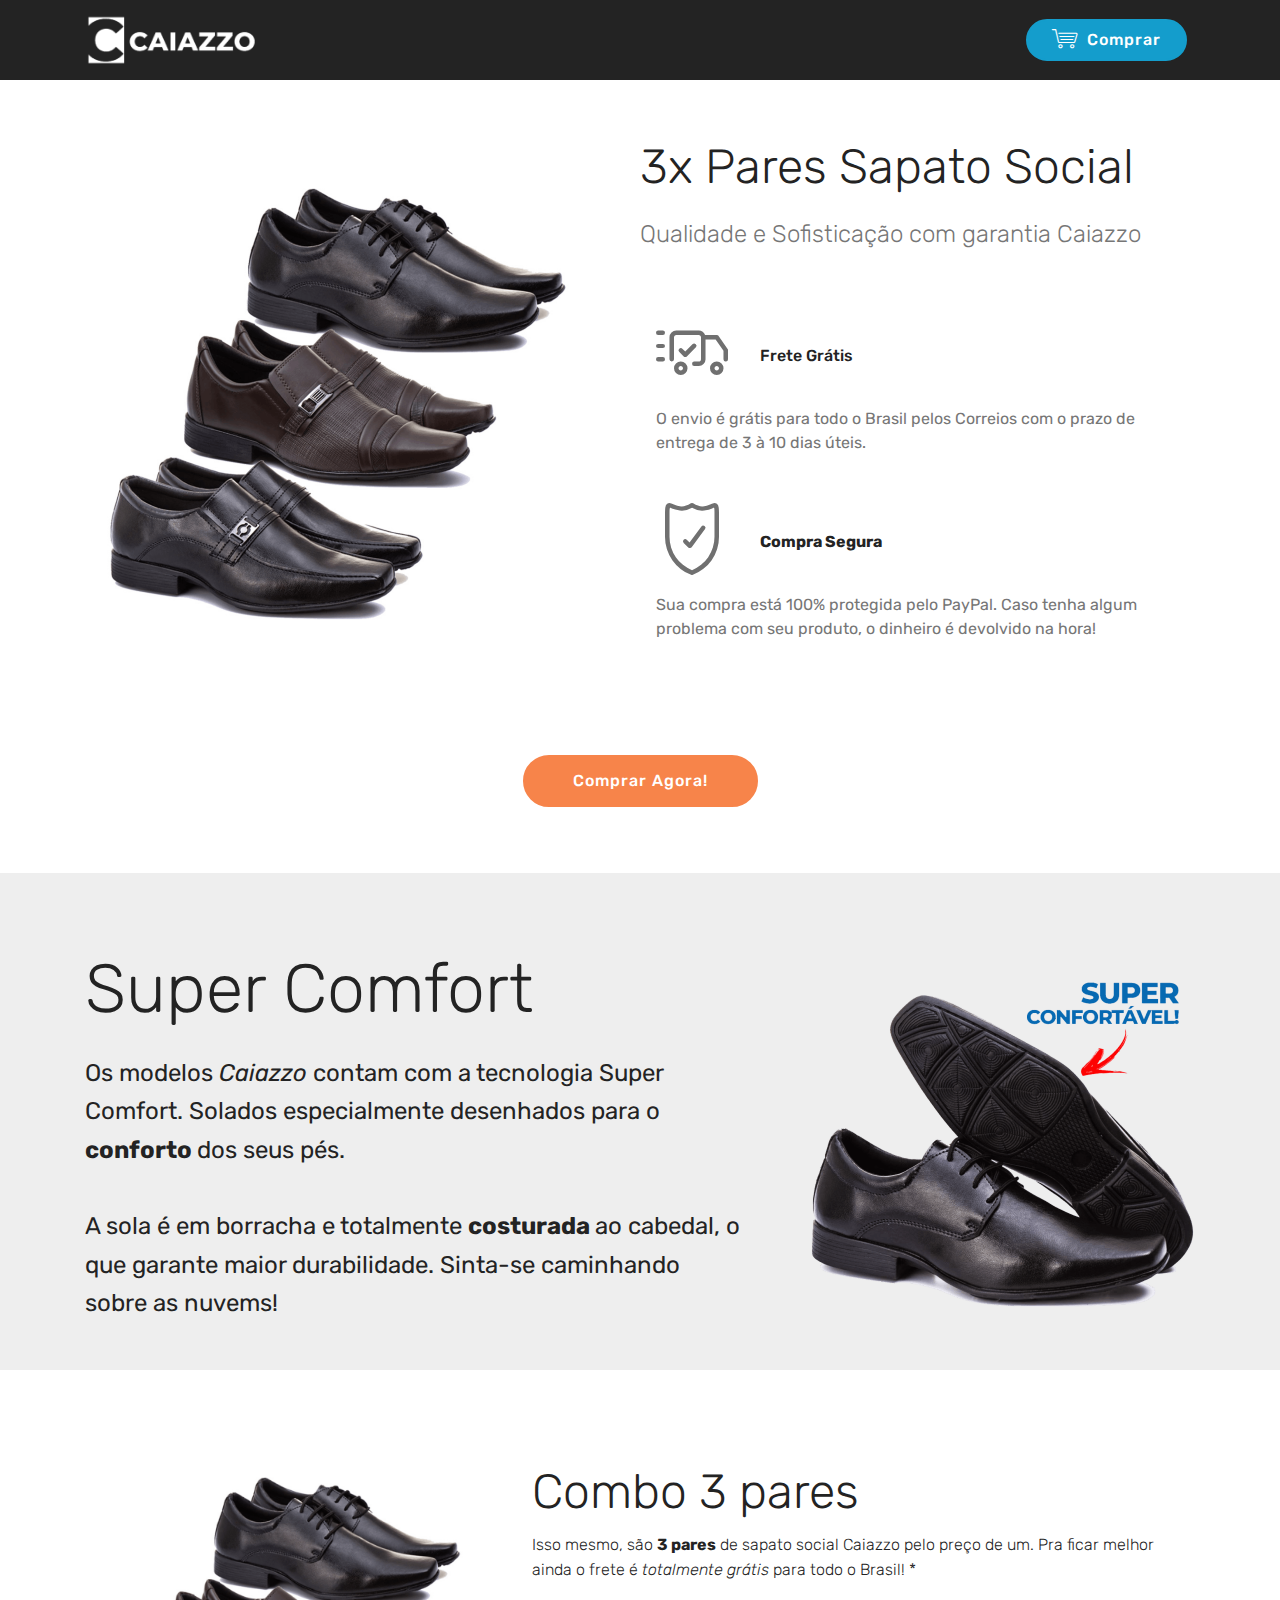
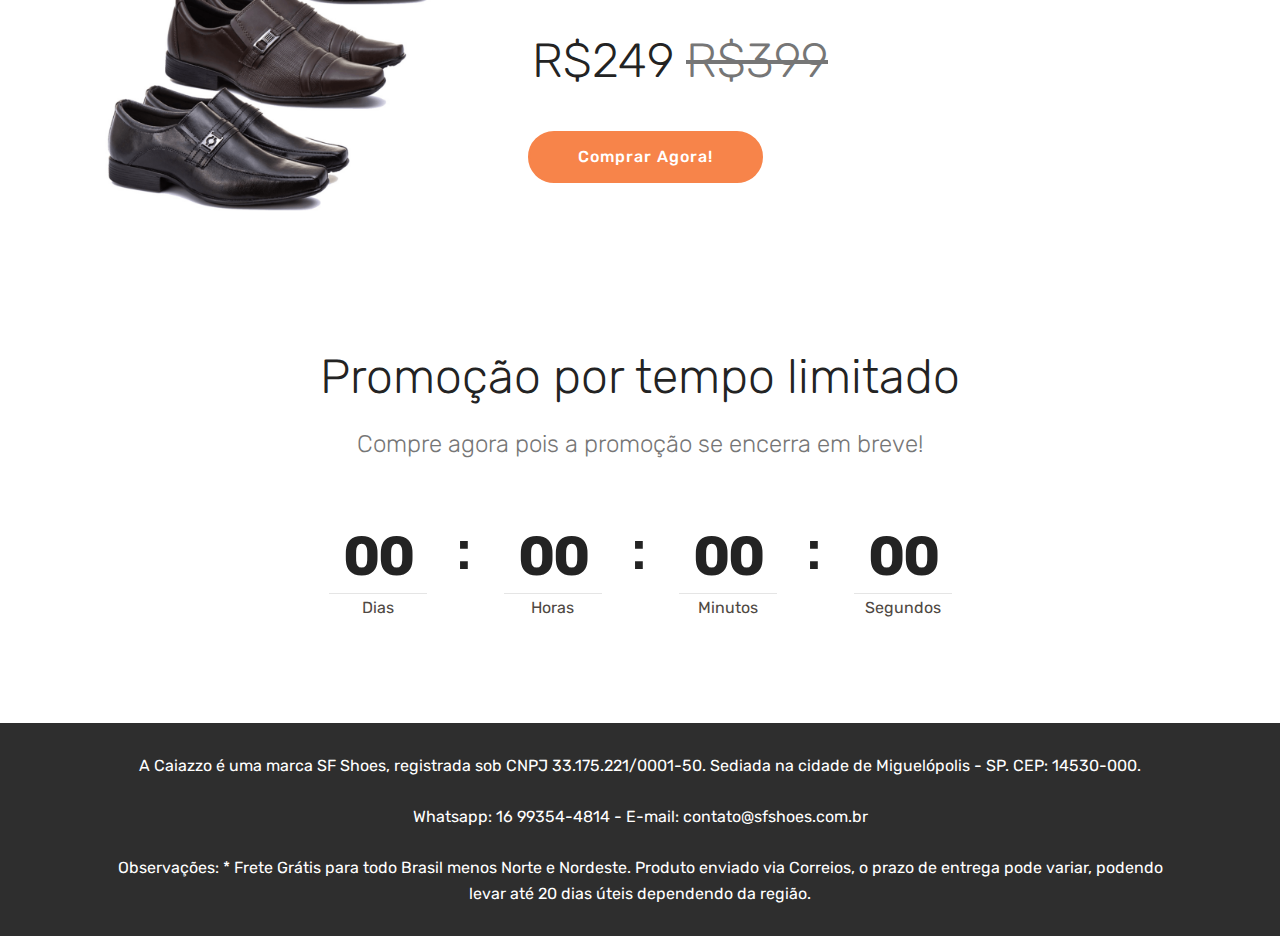
==== commit 304a27a3: "create github pages" ====
--- a/index.html
+++ b/index.html
@@ -82,13 +82,13 @@
         </div>
         <div class="collapse navbar-collapse" id="navbarSupportedContent">
             
-            <div class="navbar-buttons mbr-section-btn"><a class="btn btn-sm btn-primary display-4" href="https://produto.mercadolivre.com.br/MLB-1308139759-2-sapato-social-milo-siena-original-cinto-social-frete-gratis-12x-_JM"><span class="mbri-shopping-cart mbr-iconfont mbr-iconfont-btn"></span>
+            <div class="navbar-buttons mbr-section-btn"><a class="btn btn-sm btn-primary display-4" href="https://www.paypal.com/cgi-bin/webscr?cmd=_s-xclick&hosted_button_id=A8KCESQAKVLWY"><span class="mbri-shopping-cart mbr-iconfont mbr-iconfont-btn"></span>
                     Comprar</a></div>
         </div>
     </nav>
 </section>
 
-<section class="engine"><a href="https://mobirise.info/t">free amp template</a></section><section class="features11 cid-rARg3Pknu5" id="features11-6">
+<section class="engine"><a href="https://mobirise.info/w">html5 templates</a></section><section class="features11 cid-rARg3Pknu5" id="features11-6">
 
     
 
@@ -149,6 +149,19 @@
     </div>          
 </section>
 
+<section class="mbr-section content8 cid-rCO9hGMwem" id="content8-m">
+
+    
+
+    <div class="container">
+        <div class="media-container-row title">
+            <div class="col-12 col-md-8">
+                <div class="mbr-section-btn align-center"><a class="btn btn-success display-4" href="https://www.paypal.com/cgi-bin/webscr?cmd=_s-xclick&hosted_button_id=A8KCESQAKVLWY">Comprar Agora!</a></div>
+            </div>
+        </div>
+    </div>
+</section>
+
 <section class="header3 cid-rCJy9DaCXX" id="header3-i" data-bg-video="https://www.youtube.com/watch?v=Wimkqo8gDZ0">
 
     
@@ -197,7 +210,7 @@
                         <p class="mbr-text text2 pt-4 mbr-light mbr-fonts-style display-2">R$249 <span class="cost">R$399</span></p>
                     </div>
                     <!--Btn-->
-                    <div class="mbr-section-btn pt-3 align-left"><a href="https://mobirise.co" class="btn btn-success display-4">Comprar Agora!</a></div>
+                    <div class="mbr-section-btn pt-3 align-left"><a href="https://www.paypal.com/cgi-bin/webscr?cmd=_s-xclick&hosted_button_id=A8KCESQAKVLWY" class="btn btn-success display-4">Comprar Agora!</a></div>
                 </div>
             </div>
         </div>
--- a/assets/mobirise/css/mbr-additional.css
+++ b/assets/mobirise/css/mbr-additional.css
@@ -1874,6 +1874,11 @@
     font-size: 40px !important;
   }
 }
+.cid-rCO9hGMwem {
+  padding-top: 60px;
+  padding-bottom: 60px;
+  background-color: #ffffff;
+}
 .cid-rCJy9DaCXX {
   padding-top: 75px;
   padding-bottom: 15px;
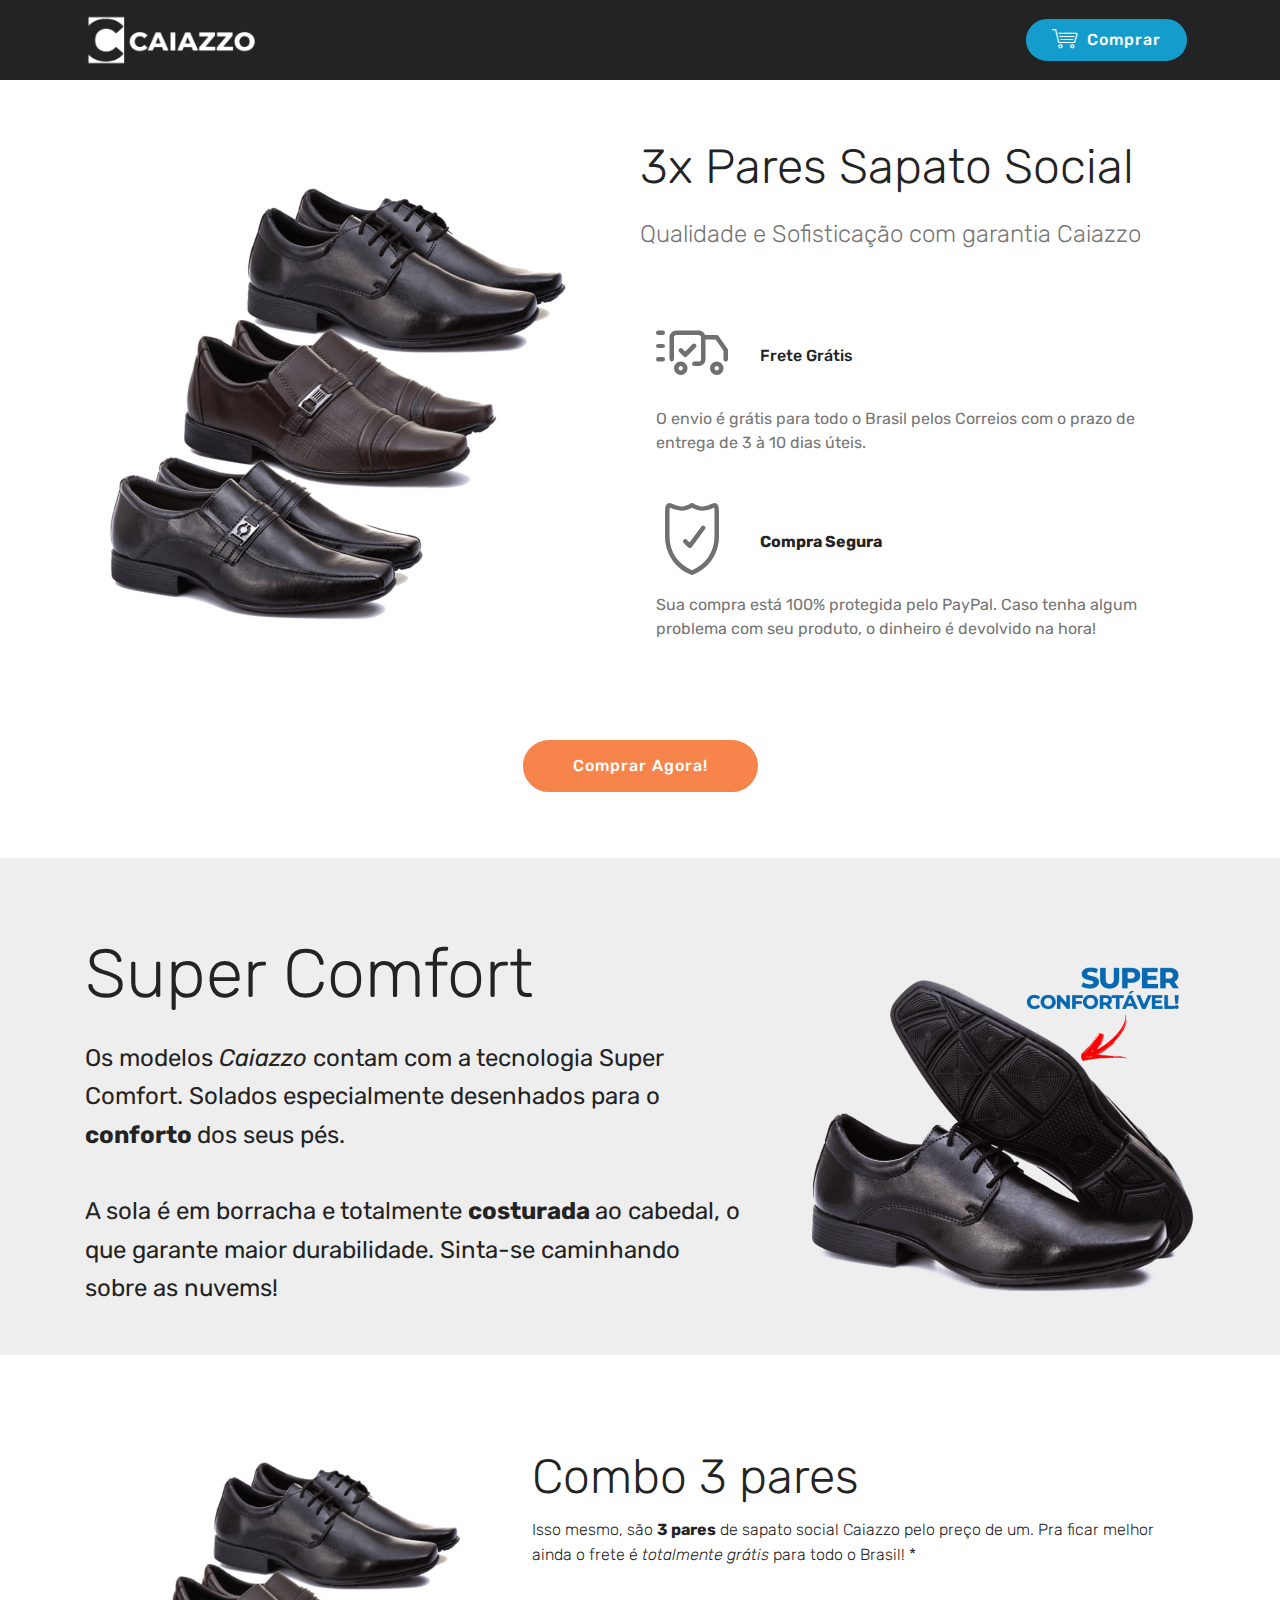
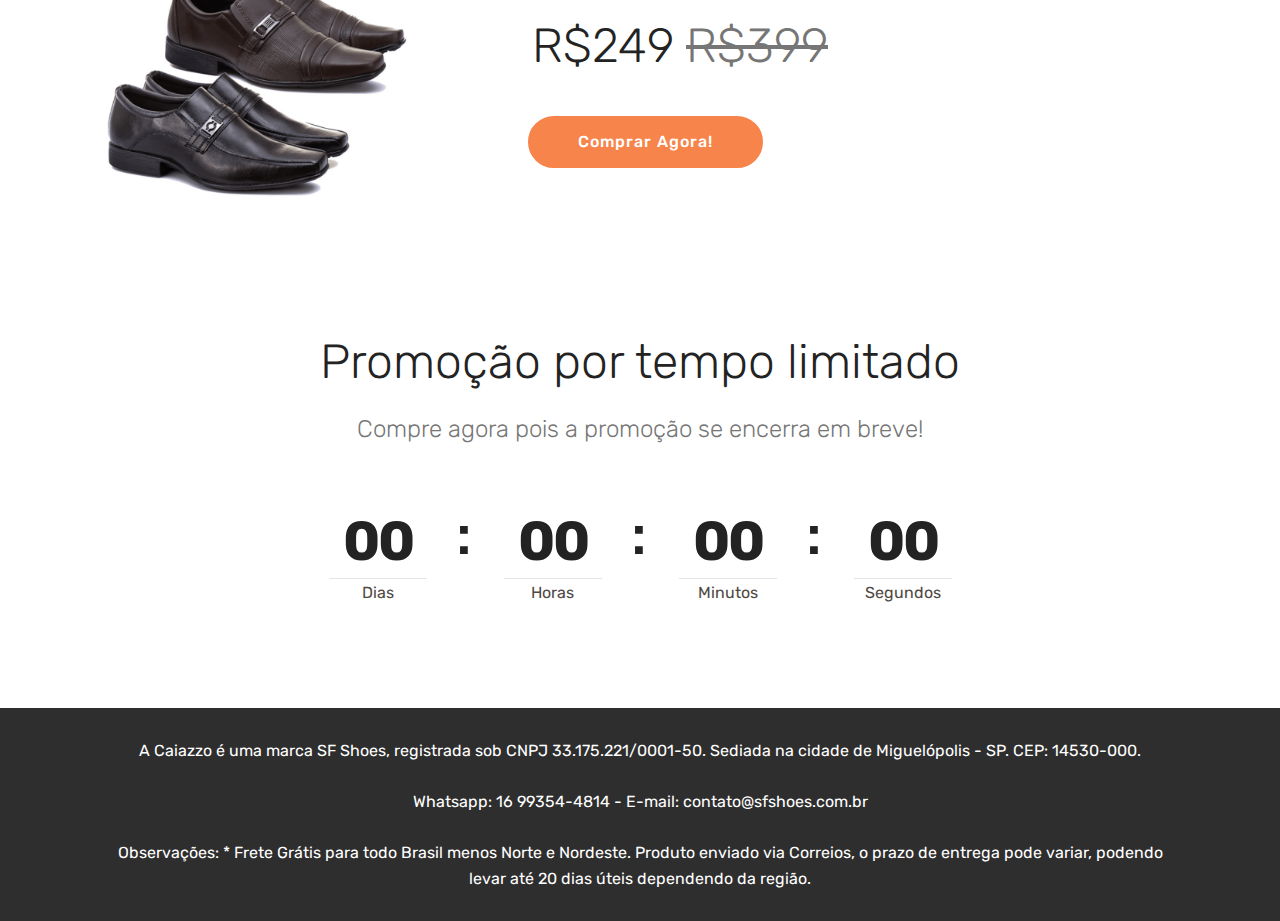
==== commit e8315036: "create github pages" ====
--- a/index.html
+++ b/index.html
@@ -88,7 +88,7 @@
     </nav>
 </section>
 
-<section class="engine"><a href="https://mobirise.info/w">html5 templates</a></section><section class="features11 cid-rARg3Pknu5" id="features11-6">
+<section class="engine"><a href="https://mobirise.info/n">simple web templates</a></section><section class="features11 cid-rARg3Pknu5" id="features11-6">
 
     
 
--- a/assets/mobirise/css/mbr-additional.css
+++ b/assets/mobirise/css/mbr-additional.css
@@ -1875,7 +1875,7 @@
   }
 }
 .cid-rCO9hGMwem {
-  padding-top: 60px;
+  padding-top: 45px;
   padding-bottom: 60px;
   background-color: #ffffff;
 }
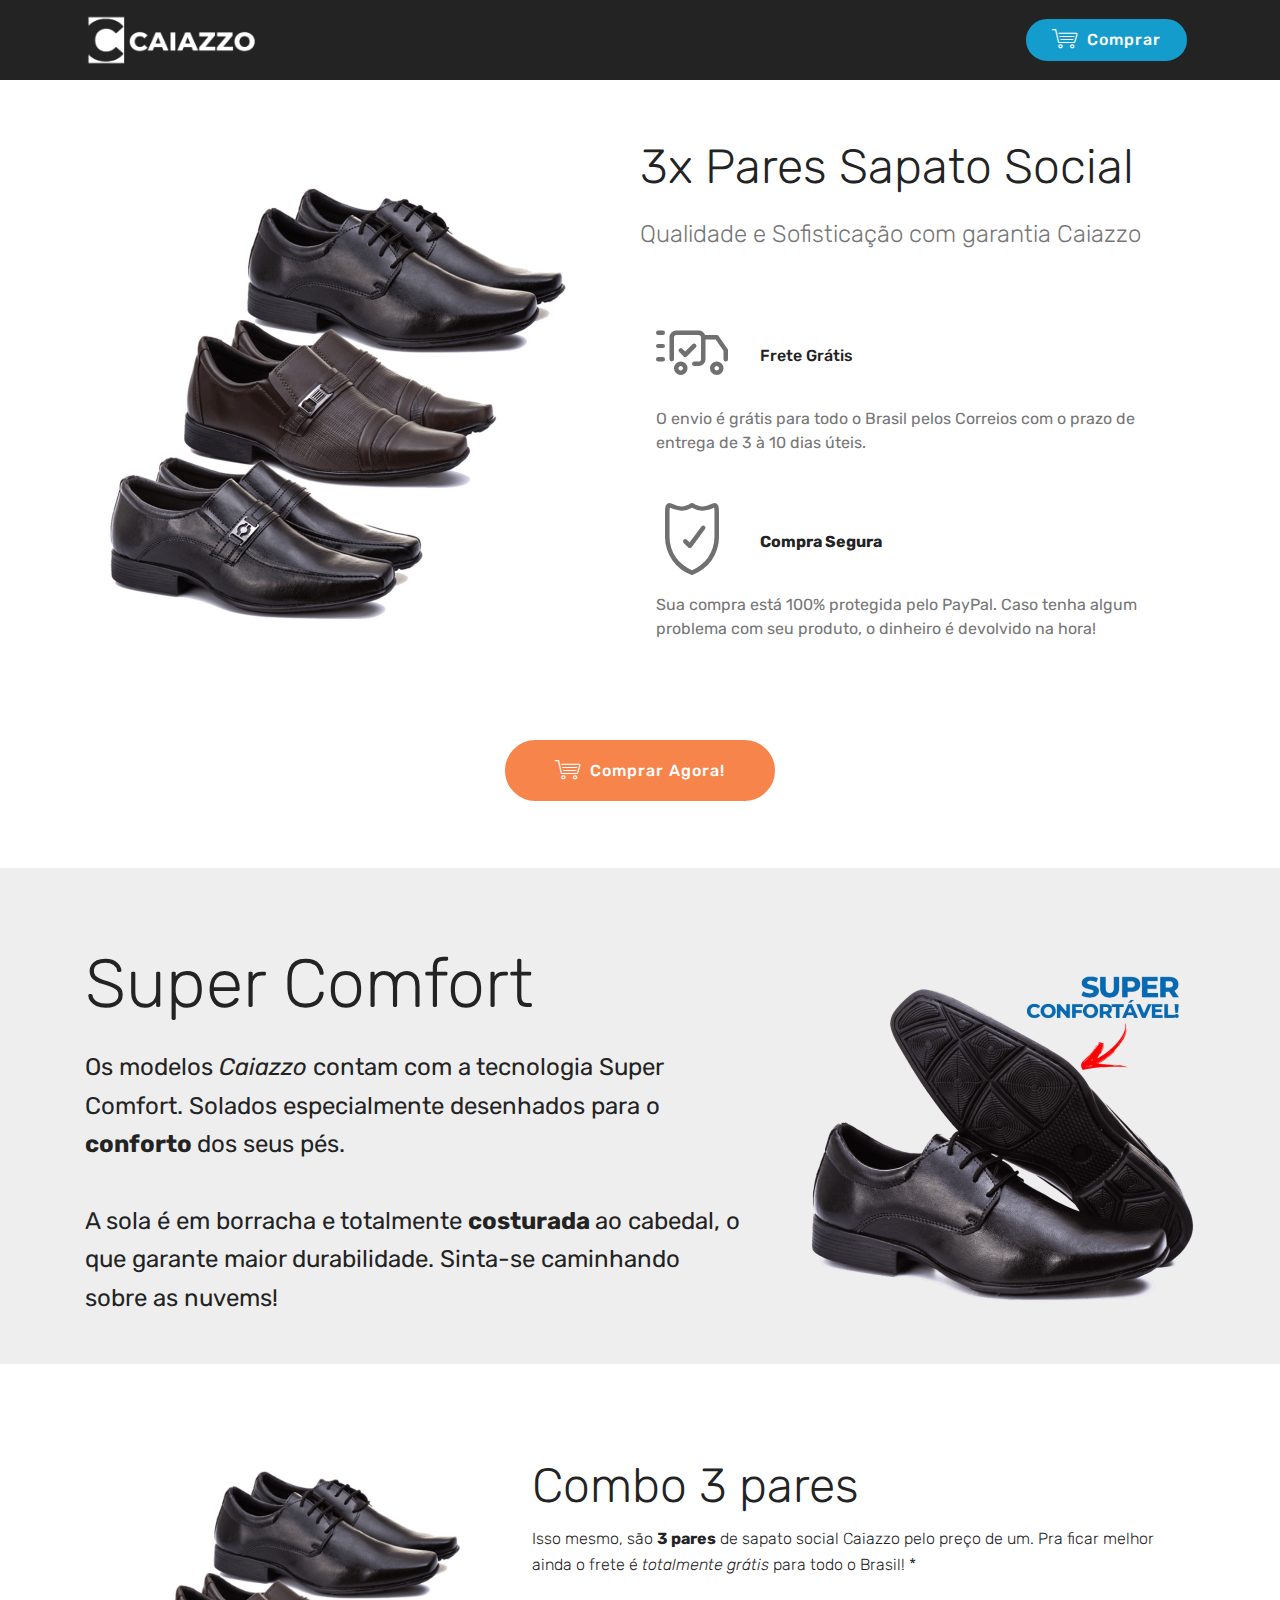
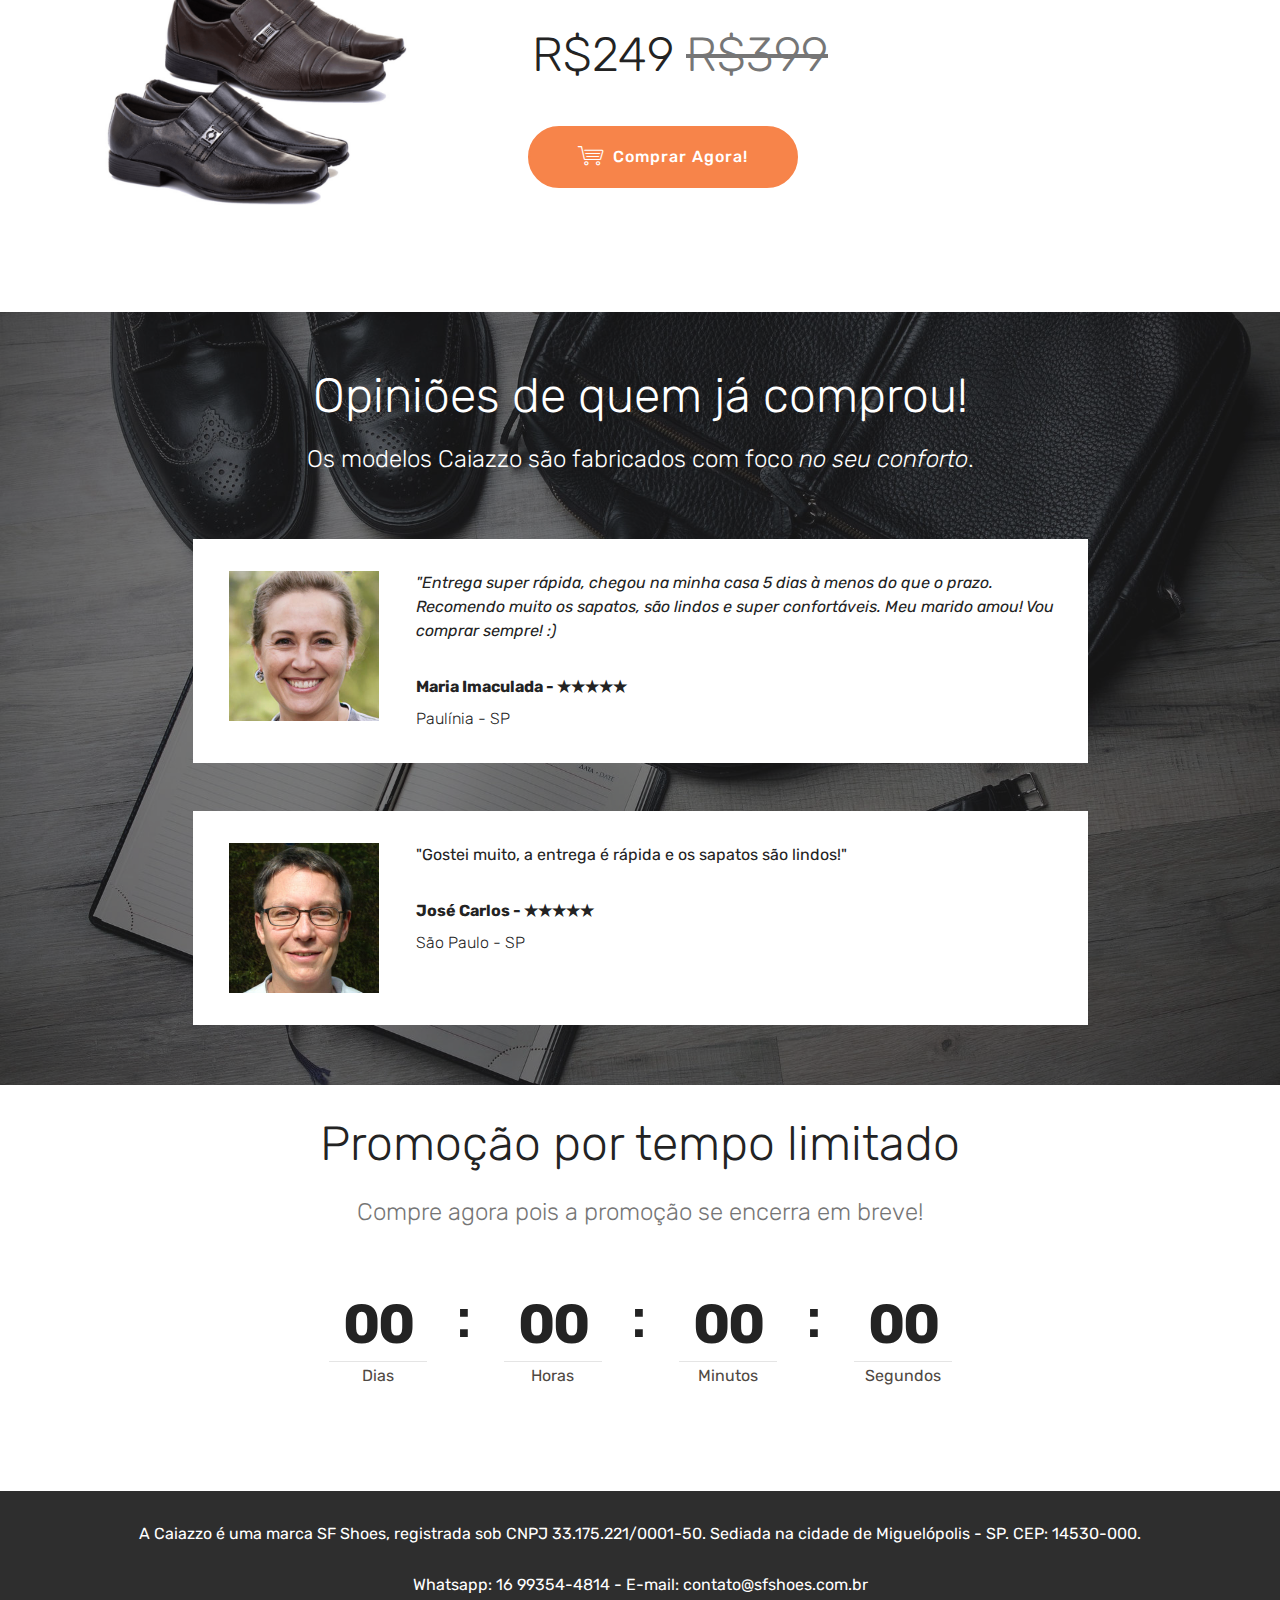
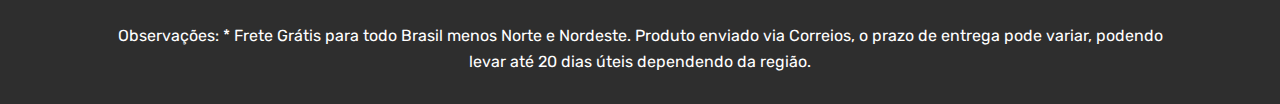
==== commit e579ce50: "create github pages" ====
--- a/index.html
+++ b/index.html
@@ -88,7 +88,7 @@
     </nav>
 </section>
 
-<section class="engine"><a href="https://mobirise.info/n">simple web templates</a></section><section class="features11 cid-rARg3Pknu5" id="features11-6">
+<section class="engine"><a href="https://mobirise.info/d">website maker</a></section><section class="features11 cid-rARg3Pknu5" id="features11-6">
 
     
 
@@ -156,7 +156,7 @@
     <div class="container">
         <div class="media-container-row title">
             <div class="col-12 col-md-8">
-                <div class="mbr-section-btn align-center"><a class="btn btn-success display-4" href="https://www.paypal.com/cgi-bin/webscr?cmd=_s-xclick&hosted_button_id=A8KCESQAKVLWY">Comprar Agora!</a></div>
+                <div class="mbr-section-btn align-center"><a class="btn btn-success display-4" href="https://www.paypal.com/cgi-bin/webscr?cmd=_s-xclick&hosted_button_id=A8KCESQAKVLWY"><span class="mbri-shopping-cart mbr-iconfont mbr-iconfont-btn"></span>Comprar Agora!</a></div>
             </div>
         </div>
     </div>
@@ -210,11 +210,64 @@
                         <p class="mbr-text text2 pt-4 mbr-light mbr-fonts-style display-2">R$249 <span class="cost">R$399</span></p>
                     </div>
                     <!--Btn-->
-                    <div class="mbr-section-btn pt-3 align-left"><a href="https://www.paypal.com/cgi-bin/webscr?cmd=_s-xclick&hosted_button_id=A8KCESQAKVLWY" class="btn btn-success display-4">Comprar Agora!</a></div>
-                </div>
-            </div>
-        </div>
-    </div>
+                    <div class="mbr-section-btn pt-3 align-left"><a href="https://www.paypal.com/cgi-bin/webscr?cmd=_s-xclick&hosted_button_id=A8KCESQAKVLWY" class="btn btn-success display-4"><span class="mbri-shopping-cart mbr-iconfont mbr-iconfont-btn"></span>Comprar Agora!</a></div>
+                </div>
+            </div>
+        </div>
+    </div>
+</section>
+
+<section class="testimonials4 cid-rCOcPHxZAs" id="testimonials4-n">
+
+  
+
+  <div class="mbr-overlay" style="opacity: 0.6; background-color: rgb(35, 35, 35);">
+  </div>
+  <div class="container">
+    <h2 class="pb-3 mbr-fonts-style mbr-white align-center display-2">
+        Opiniões de quem já comprou!</h2>
+    <h3 class="mbr-section-subtitle mbr-light pb-3 mbr-fonts-style mbr-white align-center display-5">
+        Os modelos Caiazzo são fabricados com foco <em>no seu conforto</em>.</h3>
+    <div class="col-md-10 testimonials-container"> 
+      
+
+      
+    <div class="testimonials-item">
+        <div class="user row">
+          <div class="col-lg-3 col-md-4">
+            <div class="user_image">
+              <img src="assets/images/image-5-300x300.jpg" alt="" title="">
+            </div>
+          </div>
+          <div class="testimonials-caption col-lg-9 col-md-8">
+            <div class="user_text ">
+              <p class="mbr-fonts-style  display-7"><em>"Entrega super rápida, chegou na minha casa 5 dias à menos do que o prazo. Recomendo muito os sapatos, são lindos e super confortáveis. Meu marido amou! Vou comprar sempre! :)</em></p>
+            </div>
+            <div class="user_name mbr-bold mbr-fonts-style align-left pt-3 display-7">
+                 Maria Imaculada - ★★★★★</div>
+            <div class="user_desk mbr-light mbr-fonts-style align-left pt-2 display-7">
+                 Paulínia - SP</div>
+          </div>
+        </div>
+      </div><div class="testimonials-item">
+        <div class="user row">
+          <div class="col-lg-3 col-md-4">
+            <div class="user_image">
+              <img src="assets/images/image-300x300.jpg" alt="" title="">
+            </div>
+          </div>
+          <div class="testimonials-caption col-lg-9 col-md-8">
+            <div class="user_text">
+              <p class="mbr-fonts-style  display-7">"Gostei muito, a entrega é rápida e os sapatos são lindos!"</p>
+            </div>
+            <div class="user_name mbr-bold mbr-fonts-style align-left pt-3 display-7">
+                 José Carlos - ★★★★★</div>
+            <div class="user_desk mbr-light mbr-fonts-style align-left pt-2 display-7">
+                 São Paulo - SP</div>
+          </div>
+        </div>
+      </div></div>
+  </div>
 </section>
 
 <section class="countdown1 cid-rAR37Dok3v" id="countdown1-1">
--- a/assets/mobirise/css/mbr-additional.css
+++ b/assets/mobirise/css/mbr-additional.css
@@ -1978,6 +1978,51 @@
   text-decoration: line-through;
   color: #767676;
 }
+.cid-rCOcPHxZAs {
+  padding-top: 60px;
+  padding-bottom: 60px;
+  background-image: url("../../../assets/images/mbr-1-1920x1280.jpg");
+}
+.cid-rCOcPHxZAs .testimonials-container {
+  margin: 0 auto;
+}
+.cid-rCOcPHxZAs .testimonials-container .testimonials-item {
+  justify-content: center;
+  margin-top: 3rem;
+  -webkit-justify-content: center;
+}
+.cid-rCOcPHxZAs .testimonials-container .testimonials-item .user {
+  background: #ffffff;
+}
+.cid-rCOcPHxZAs .testimonials-container .testimonials-item .user.row {
+  margin: 0;
+}
+.cid-rCOcPHxZAs .testimonials-container .testimonials-item .user .user_image {
+  width: 150px;
+  height: 150px;
+  overflow: hidden;
+  margin: 2rem auto 2rem auto;
+}
+.cid-rCOcPHxZAs .testimonials-container .testimonials-item .user .user_image img {
+  width: 100%;
+  min-width: 100%;
+  min-height: 100%;
+}
+.cid-rCOcPHxZAs .testimonials-container .testimonials-item .user .testimonials-caption {
+  padding: 2rem;
+  padding: 2rem 2rem 2rem 0;
+}
+@media (max-width: 260px) {
+  .cid-rCOcPHxZAs .user_image {
+    width: 100% !important;
+    height: auto !important;
+  }
+}
+@media (max-width: 767px) {
+  .cid-rCOcPHxZAs .testimonials-caption {
+    padding: 0 2rem 2rem 2rem !important;
+  }
+}
 .cid-rAR37Dok3v {
   padding-top: 30px;
   padding-bottom: 90px;
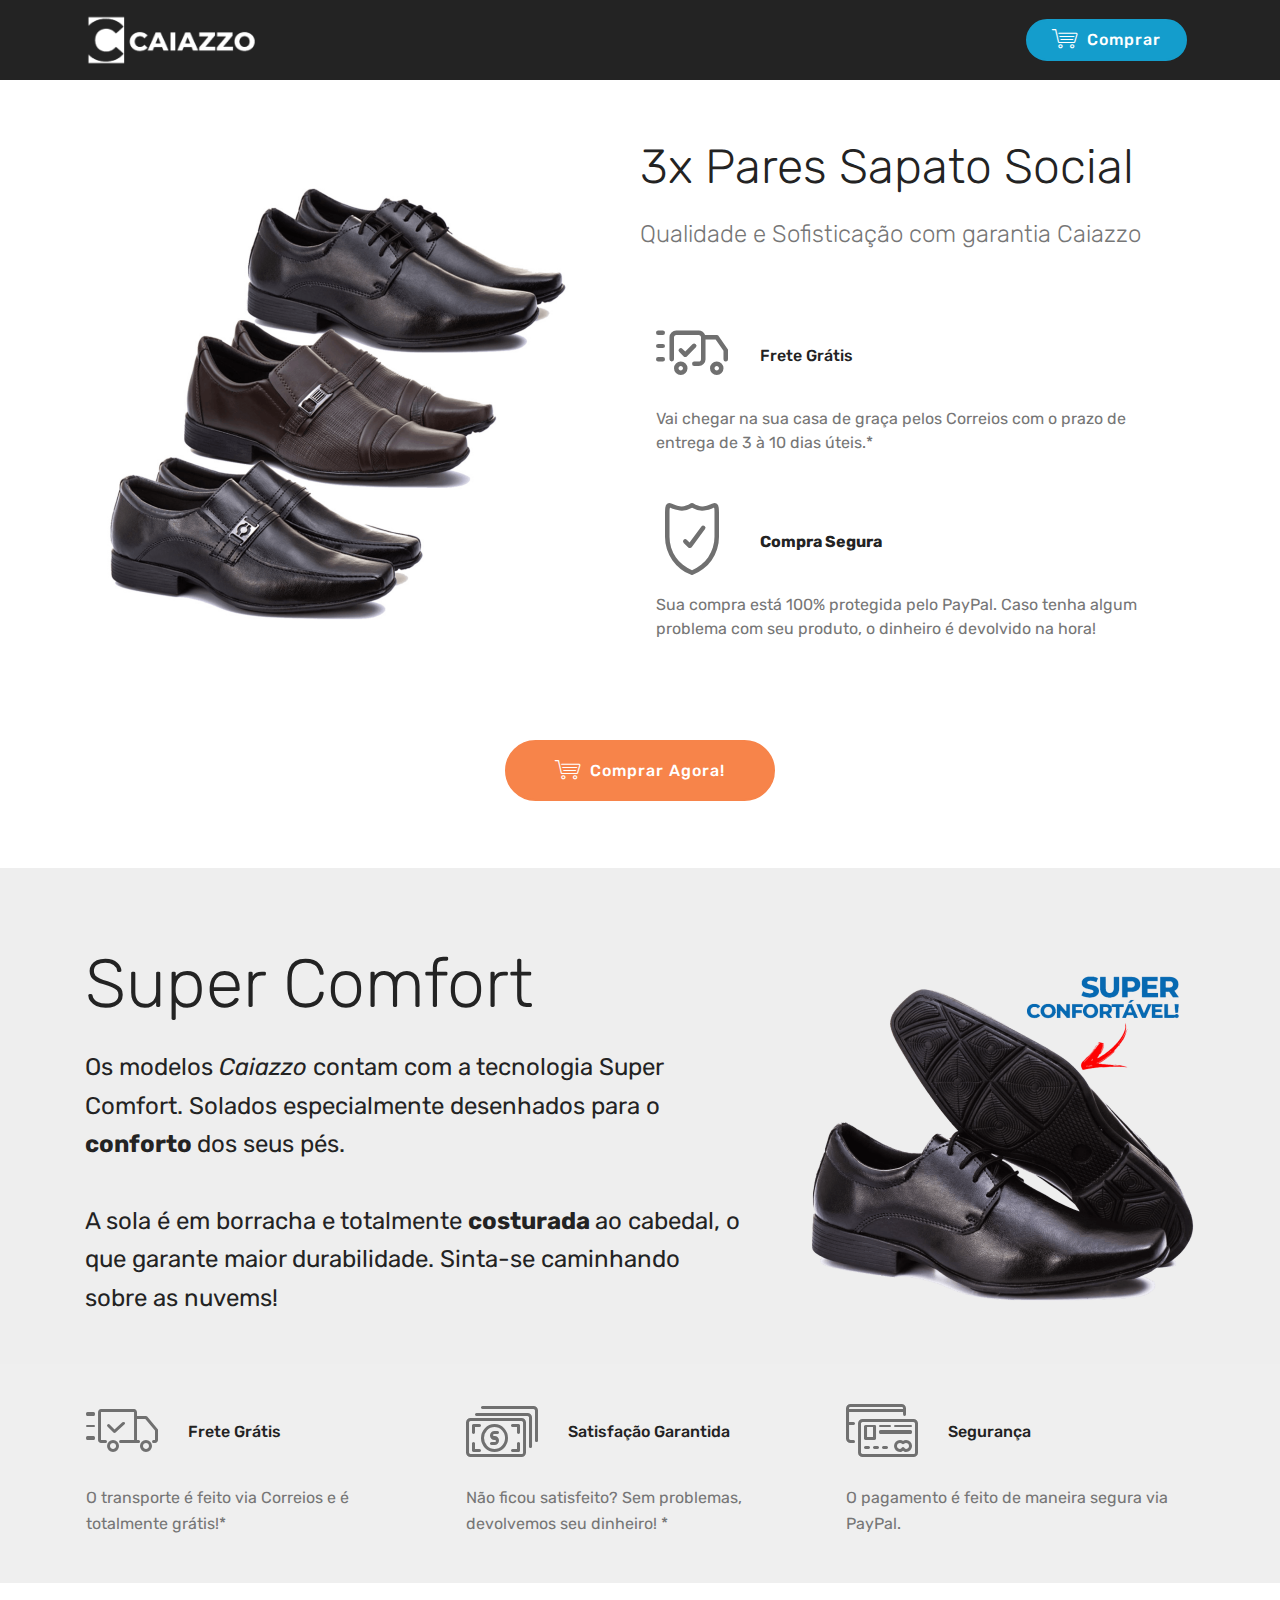
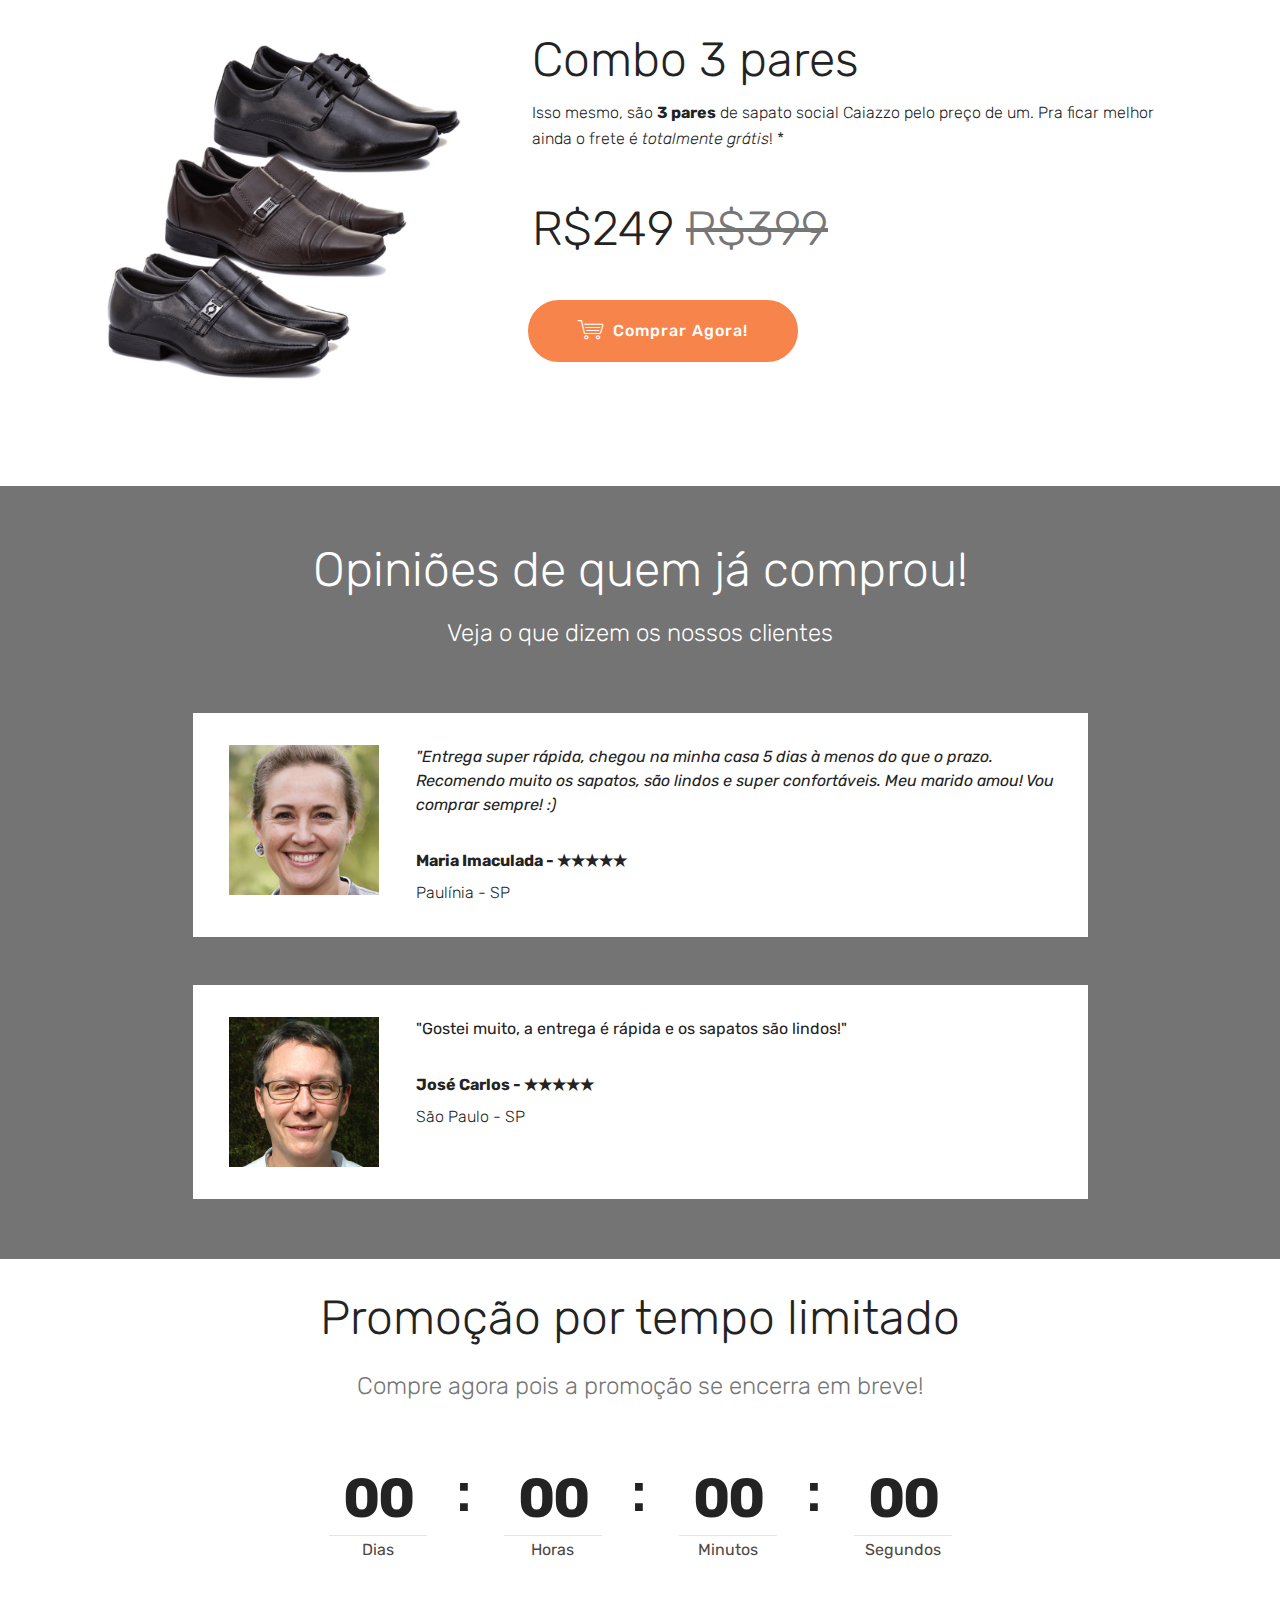
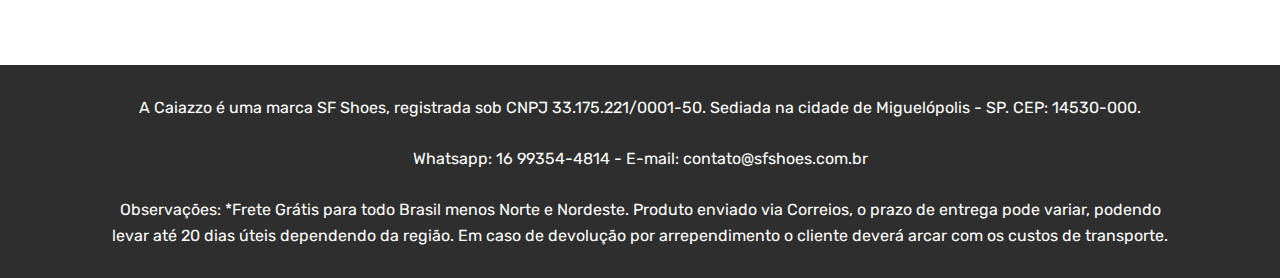
==== commit 3eca8cb4: "create github pages" ====
--- a/index.html
+++ b/index.html
@@ -88,7 +88,7 @@
     </nav>
 </section>
 
-<section class="engine"><a href="https://mobirise.info/d">website maker</a></section><section class="features11 cid-rARg3Pknu5" id="features11-6">
+<section class="engine"><a href="https://mobirise.info/f">simple website creator</a></section><section class="features11 cid-rARg3Pknu5" id="features11-6">
 
     
 
@@ -122,7 +122,7 @@
 
                             <div class="card-box">
                                 <p class="block-text mbr-fonts-style display-7">
-                                   O envio é grátis para todo o Brasil pelos Correios com o prazo de entrega de 3 à 10 dias úteis.</p>
+                                   Vai chegar na sua casa de graça pelos Correios com o prazo de entrega de 3 à 10 dias úteis.*</p>
                             </div>
                         </div>
 
@@ -188,6 +188,56 @@
 
 </section>
 
+<section class="features10 cid-rCOklX1umW" id="features10-p">
+
+    
+
+    
+    <div class="container">
+        <div class="row justify-content-center">
+            <div class="card p-3 col-12 col-md-6 col-lg-4">
+                <div class="media mb-3">
+                    <div class="card-img align-self-center">
+                        <span class="mbr-iconfont mbri-delivery"></span>
+                    </div>
+                    <h4 class="card-title media-body py-3 mbr-fonts-style display-7">
+                        Frete Grátis</h4>
+                </div>
+                <div class="card-box">
+                    <p class="mbr-text mbr-fonts-style display-7">O transporte é feito via Correios e é totalmente grátis!*</p>
+                </div>
+            </div>
+
+            <div class="card p-3 col-12 col-md-6 col-lg-4">
+                <div class="media mb-3">
+                    <div class="card-img align-self-center">
+                        <span class="mbr-iconfont mbri-cash"></span>
+                    </div>
+                    <h4 class="card-title media-body py-3 mbr-fonts-style display-7">Satisfação Garantida</h4>
+                </div>
+                <div class="card-box">
+                    <p class="mbr-text mbr-fonts-style display-7">Não ficou satisfeito? Sem problemas, devolvemos seu dinheiro! *</p>
+                </div>
+            </div>
+
+            <div class="card p-3 col-12 col-md-6 col-lg-4">
+                <div class="media mb-3">
+                    <div class="card-img align-self-center">
+                        <span class="mbr-iconfont mbri-credit-card"></span>
+                    </div>
+                    <h4 class="card-title media-body py-3 mbr-fonts-style display-7">
+                        Segurança</h4>
+                </div>
+                <div class="card-box">
+                    <p class="mbr-text mbr-fonts-style display-7">O pagamento é feito de maneira segura via PayPal.</p>
+                </div>
+            </div>
+
+            
+        </div>
+    </div>
+</section>
+
 <section class="services2 cid-rCJCjoZXft" id="services2-j">
     <!---->
     
@@ -206,7 +256,7 @@
                         Combo 3 pares</h2>
                     <div class="mbr-section-text">
                         <p class="mbr-text text1 pt-2 mbr-light mbr-fonts-style display-7">
-                            Isso mesmo, são <strong>3 pares</strong> de sapato social Caiazzo pelo preço de um. Pra ficar melhor ainda o frete é <em>totalmente grátis</em> para todo o Brasil! *</p>
+                            Isso mesmo, são <strong>3 pares</strong> de sapato social Caiazzo pelo preço de um. Pra ficar melhor ainda o frete é <em>totalmente grátis</em>! *</p>
                         <p class="mbr-text text2 pt-4 mbr-light mbr-fonts-style display-2">R$249 <span class="cost">R$399</span></p>
                     </div>
                     <!--Btn-->
@@ -217,7 +267,7 @@
     </div>
 </section>
 
-<section class="testimonials4 cid-rCOcPHxZAs" id="testimonials4-n">
+<section class="testimonials4 cid-rCOcPHxZAs mbr-parallax-background" id="testimonials4-n">
 
   
 
@@ -226,8 +276,7 @@
   <div class="container">
     <h2 class="pb-3 mbr-fonts-style mbr-white align-center display-2">
         Opiniões de quem já comprou!</h2>
-    <h3 class="mbr-section-subtitle mbr-light pb-3 mbr-fonts-style mbr-white align-center display-5">
-        Os modelos Caiazzo são fabricados com foco <em>no seu conforto</em>.</h3>
+    <h3 class="mbr-section-subtitle mbr-light pb-3 mbr-fonts-style mbr-white align-center display-5">Veja o que dizem os nossos clientes</h3>
     <div class="col-md-10 testimonials-container"> 
       
 
@@ -299,7 +348,7 @@
     <div class="container">
         <div class="media-container-row align-center mbr-white">
             <div class="col-12">
-                <p class="mbr-text mb-0 mbr-fonts-style display-7">A Caiazzo é uma marca SF Shoes, registrada sob CNPJ 33.175.221/0001-50. Sediada na cidade de Miguelópolis - SP. CEP: 14530-000.<br><br>Whatsapp: 16 99354-4814 - E-mail: contato@sfshoes.com.br<br><br>Observações: * Frete Grátis para todo Brasil menos Norte e Nordeste. Produto enviado via Correios, o prazo de entrega pode variar, podendo levar até 20 dias úteis dependendo da região.<br></p>
+                <p class="mbr-text mb-0 mbr-fonts-style display-7">A Caiazzo é uma marca SF Shoes, registrada sob CNPJ 33.175.221/0001-50. Sediada na cidade de Miguelópolis - SP. CEP: 14530-000.<br><br>Whatsapp: 16 99354-4814 - E-mail: contato@sfshoes.com.br<br><br>Observações: *Frete Grátis para todo Brasil menos Norte e Nordeste. Produto enviado via Correios, o prazo de entrega pode variar, podendo levar até 20 dias úteis dependendo da região. Em caso de devolução por arrependimento o cliente deverá arcar com os custos de transporte.<br></p>
             </div>
         </div>
     </div>
@@ -310,13 +359,14 @@
   <script src="assets/tether/tether.min.js"></script>
   <script src="assets/popper/popper.min.js"></script>
   <script src="assets/bootstrap/js/bootstrap.min.js"></script>
-  <script src="assets/smoothscroll/smooth-scroll.js"></script>
-  <script src="assets/touchswipe/jquery.touch-swipe.min.js"></script>
-  <script src="assets/ytplayer/jquery.mb.ytplayer.min.js"></script>
-  <script src="assets/vimeoplayer/jquery.mb.vimeo_player.js"></script>
-  <script src="assets/countdown/jquery.countdown.min.js"></script>
   <script src="assets/dropdown/js/nav-dropdown.js"></script>
   <script src="assets/dropdown/js/navbar-dropdown.js"></script>
+  <script src="assets/touchswipe/jquery.touch-swipe.min.js"></script>
+  <script src="assets/smoothscroll/smooth-scroll.js"></script>
+  <script src="assets/vimeoplayer/jquery.mb.vimeo_player.js"></script>
+  <script src="assets/parallax/jarallax.min.js"></script>
+  <script src="assets/countdown/jquery.countdown.min.js"></script>
+  <script src="assets/ytplayer/jquery.mb.ytplayer.min.js"></script>
   <script src="assets/theme/js/script.js"></script>
   
   
--- a/assets/mobirise/css/mbr-additional.css
+++ b/assets/mobirise/css/mbr-additional.css
@@ -1911,8 +1911,49 @@
 .cid-rCJy9DaCXX .mbr-section-btn {
   color: #232323;
 }
+.cid-rCOklX1umW {
+  padding-top: 15px;
+  padding-bottom: 15px;
+  background-color: #efefef;
+}
+.cid-rCOklX1umW h4 {
+  text-align: left;
+  font-weight: 500;
+}
+.cid-rCOklX1umW p {
+  color: #767676;
+  text-align: left;
+}
+.cid-rCOklX1umW .card-img {
+  text-align: left;
+  padding-right: 30px;
+  -webkit-flex-shrink: 0;
+  flex-shrink: 0;
+  width: auto;
+}
+.cid-rCOklX1umW .card-img span {
+  font-size: 72px;
+  color: #707070;
+}
+.cid-rCOklX1umW .card-title {
+  margin-bottom: 0;
+}
+.cid-rCOklX1umW .mbr-crt-title {
+  -webkit-flex-grow: 1;
+  flex-grow: 1;
+}
+.cid-rCOklX1umW .media {
+  margin: initial;
+  align-items: center;
+  -webkit-align-items: center;
+}
+@media (max-width: 300px) {
+  .cid-rCOklX1umW .card-img span {
+    font-size: 40px !important;
+  }
+}
 .cid-rCJCjoZXft {
-  padding-top: 90px;
+  padding-top: 45px;
   padding-bottom: 90px;
   background-color: #ffffff;
 }
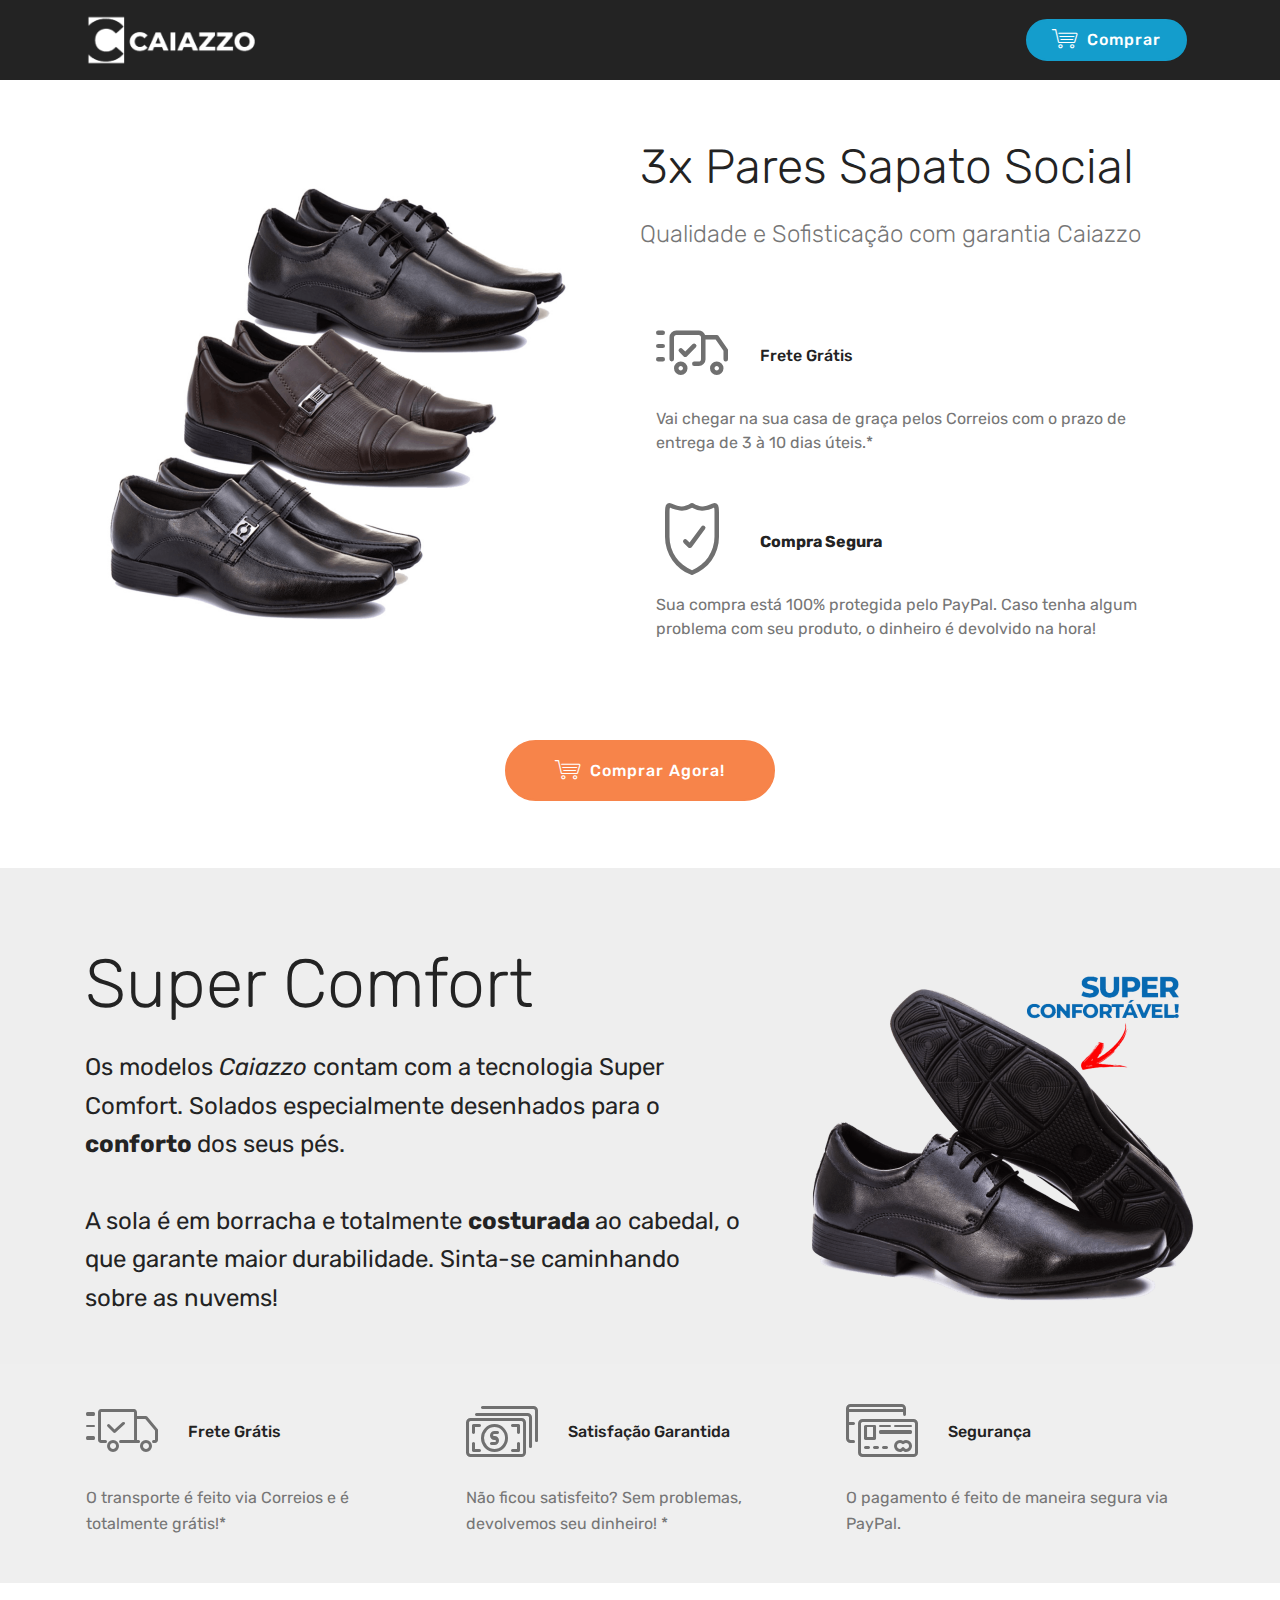
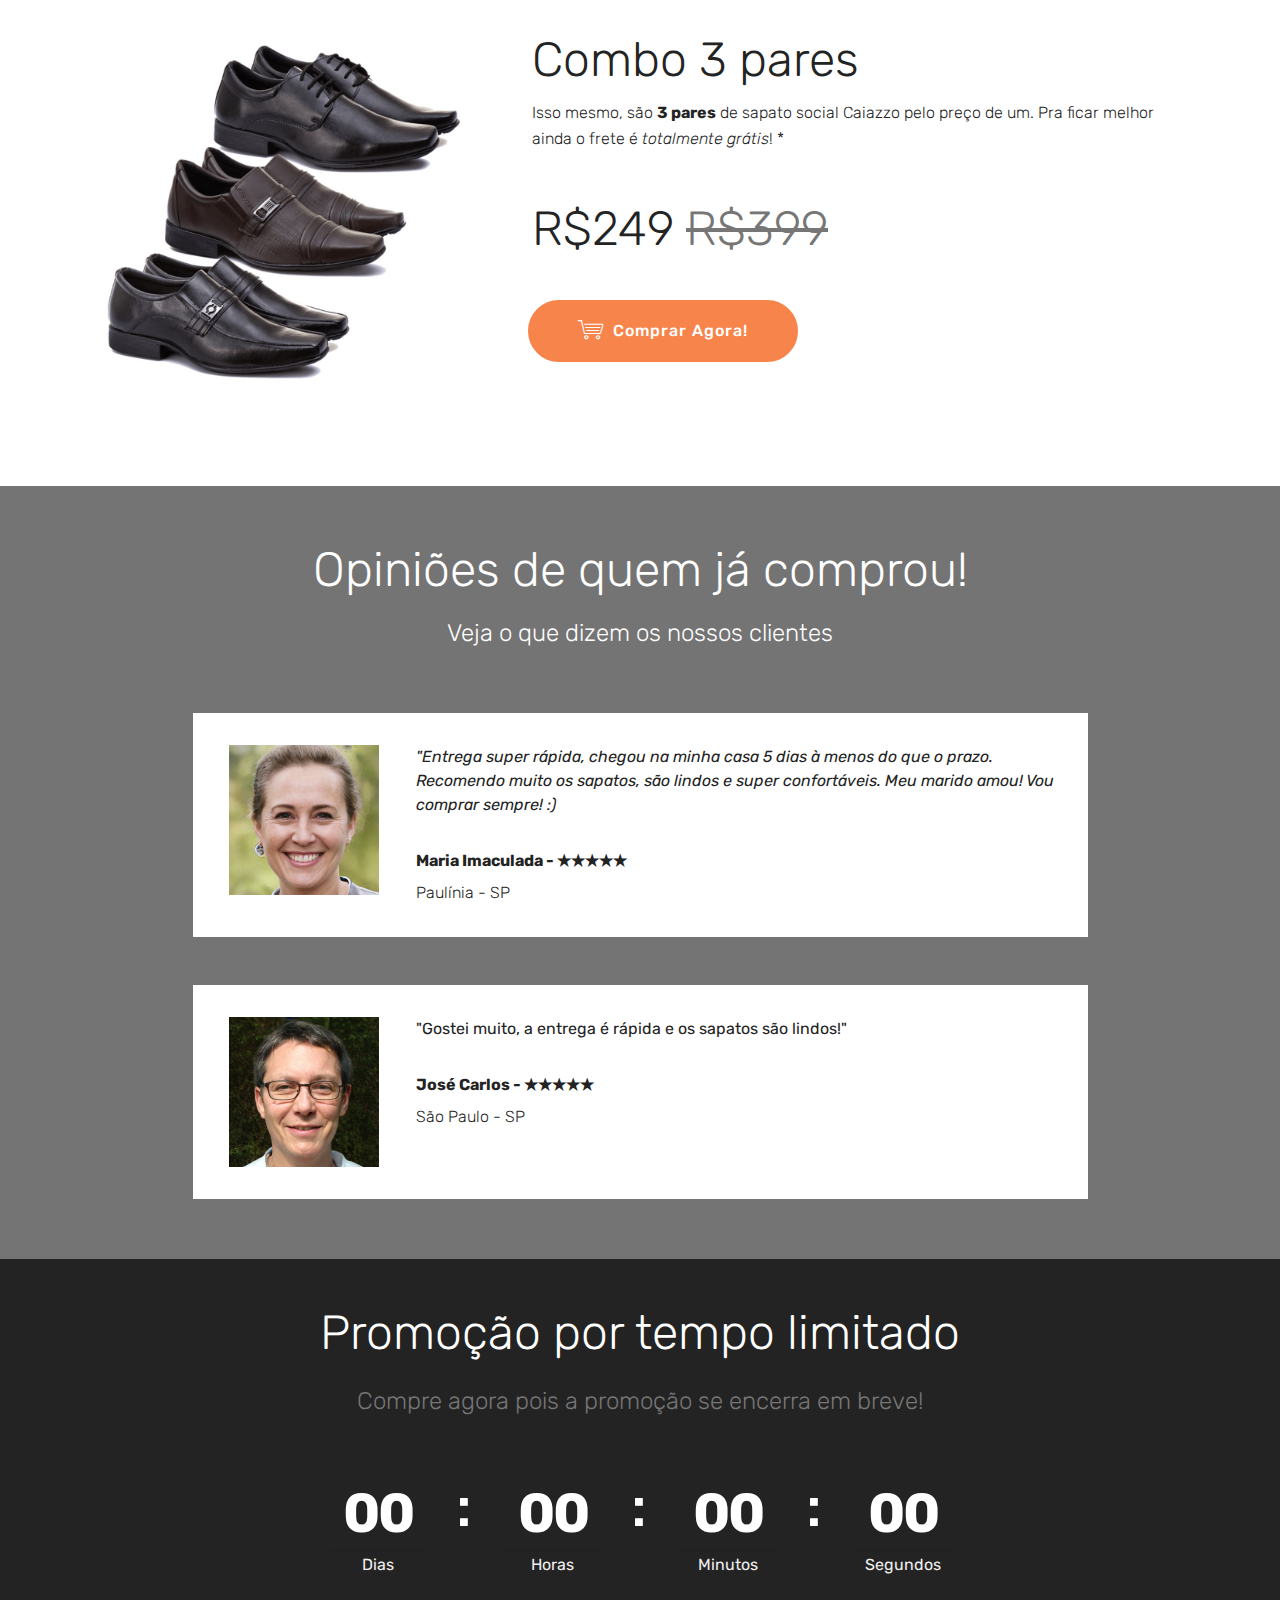
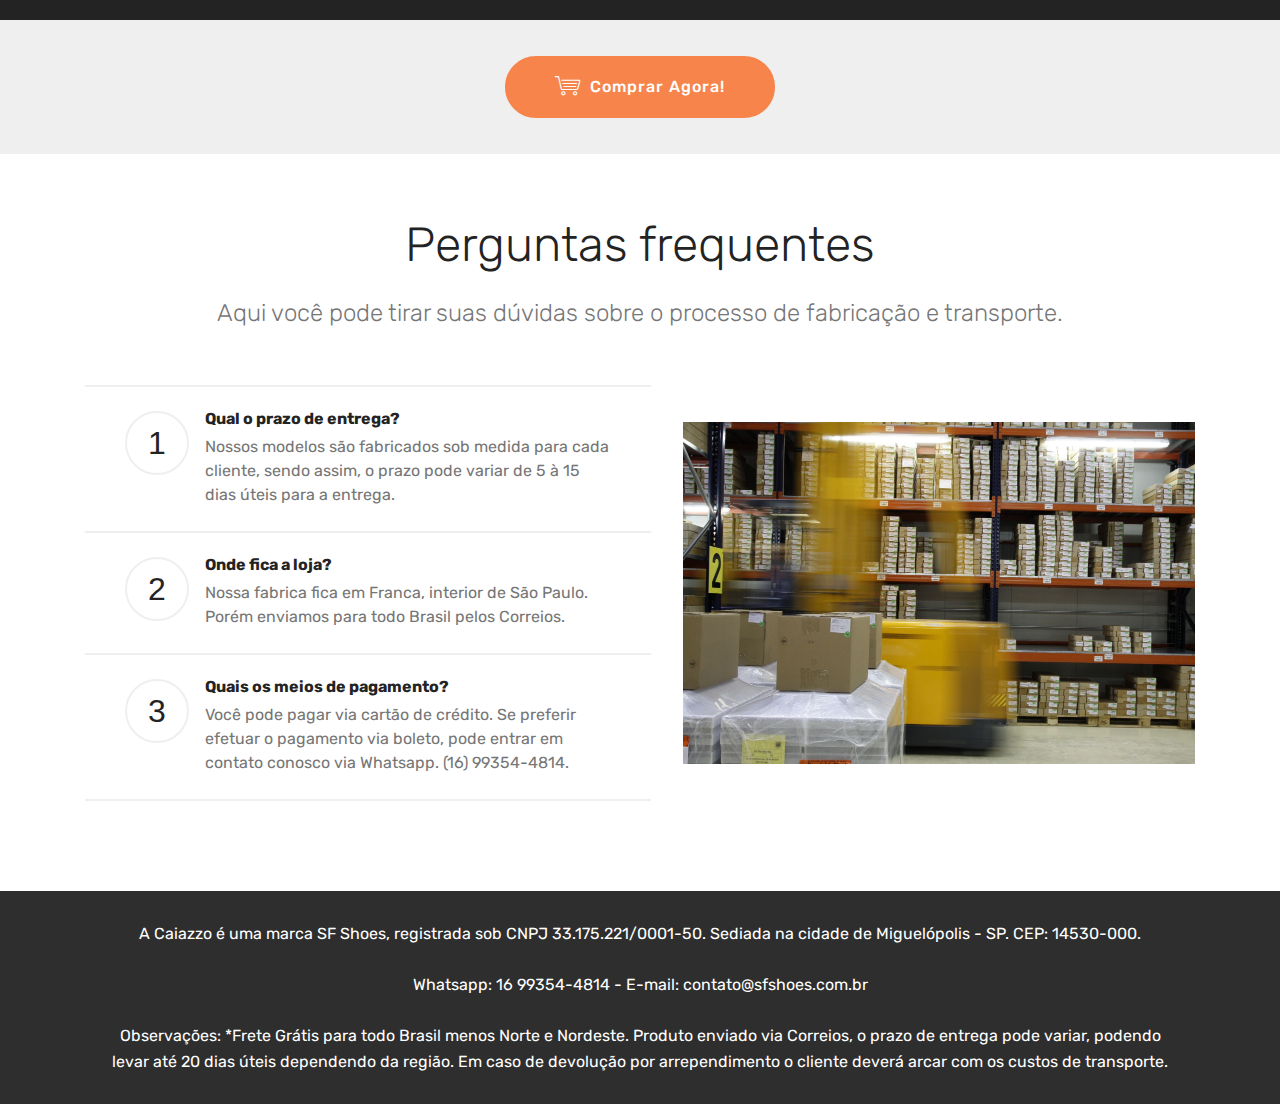
==== commit a763898d: "create github pages" ====
--- a/index.html
+++ b/index.html
@@ -6,10 +6,10 @@
   <meta http-equiv="X-UA-Compatible" content="IE=edge">
   <meta name="generator" content="Mobirise v4.10.8, mobirise.com">
   <meta name="viewport" content="width=device-width, initial-scale=1, minimum-scale=1">
-  <link rel="shortcut icon" href="assets/images/caiazzo-png-214x74.png" type="image/x-icon">
-  <meta name="description" content="2 pares + Cinto Social por R$99,90 - Frete Grátis">
-  
-  <title>2 Sapato Social Milão Siena Original + Cinto Social Frete Grátis 12x </title>
+  <link rel="shortcut icon" href="assets/images/logo-b2w-128x128.png" type="image/x-icon">
+  <meta name="description" content="3 pares de Sapato Social por R$249,90 - Frete Grátis">
+  
+  <title>3 Sapato Social Caiazzo Super Comfort - Frete Grátis</title>
   <link rel="stylesheet" href="assets/web/assets/mobirise-icons-bold/mobirise-icons-bold.css">
   <link rel="stylesheet" href="assets/web/assets/mobirise-icons/mobirise-icons.css">
   <link rel="stylesheet" href="assets/tether/tether.min.css">
@@ -88,7 +88,7 @@
     </nav>
 </section>
 
-<section class="engine"><a href="https://mobirise.info/f">simple website creator</a></section><section class="features11 cid-rARg3Pknu5" id="features11-6">
+<section class="engine"><a href="https://mobirise.info/z">best html templates</a></section><section class="features11 cid-rARg3Pknu5" id="features11-6">
 
     
 
@@ -339,6 +339,85 @@
     </div>
 </section>
 
+<section class="mbr-section content8 cid-rCOrhhrgMt" id="content8-k">
+
+    
+
+    <div class="container">
+        <div class="media-container-row title">
+            <div class="col-12 col-md-8">
+                <div class="mbr-section-btn align-center"><a class="btn btn-success display-4" href="https://www.paypal.com/cgi-bin/webscr?cmd=_s-xclick&hosted_button_id=A8KCESQAKVLWY"><span class="mbri-shopping-cart mbr-iconfont mbr-iconfont-btn"></span>Comprar Agora!</a></div>
+            </div>
+        </div>
+    </div>
+</section>
+
+<section class="counters4 counters cid-rCOqHrtjz4" id="counters4-j">
+
+    
+
+    
+
+    <div class="container pt-4 mt-2">
+        <h2 class="mbr-section-title pb-3 align-center mbr-fonts-style display-2">Perguntas frequentes</h2>
+        <h3 class="mbr-section-subtitle pb-5 align-center mbr-fonts-style display-5">Aqui você pode tirar suas dúvidas sobre o processo de fabricação e transporte.</h3>
+        <div class="media-container-row">
+            <div class="media-block m-auto" style="width: 49%;">
+                <div class="mbr-figure">
+                    <img src="assets/images/mbr-1-1024x683.jpg" alt="" title="">
+                </div>
+            </div>
+            <div class="cards-block">
+                <div class="cards-container">
+                    <div class="card px-3 align-left col-12">
+                        <div class="panel-item p-4 d-flex align-items-start">
+                            <div class="card-img pr-3">
+                                <h3 class="img-text d-flex align-items-center justify-content-center">
+                                    1
+                                </h3>
+                            </div>
+                            <div class="card-text">
+                                <h4 class="mbr-content-title mbr-bold mbr-fonts-style display-7">Qual o prazo de entrega?</h4>
+                                <p class="mbr-content-text mbr-fonts-style display-7">
+                                    Nossos modelos são fabricados sob medida para cada cliente, sendo assim, o prazo pode variar de 5 à 15 dias úteis para a entrega.</p>
+                            </div>
+                        </div>
+                    </div>
+                    <div class="card px-3 align-left col-12">
+                        <div class="panel-item p-4 d-flex align-items-start">
+                            <div class="card-img pr-3">
+                                <h3 class="img-text d-flex align-items-center justify-content-center">
+                                    2
+                                </h3>
+                            </div>
+                            <div class="card-text">
+                                <h4 class="mbr-content-title mbr-bold mbr-fonts-style display-7">Onde fica a loja?</h4>
+                                <p class="mbr-content-text mbr-fonts-style display-7">
+                                    Nossa fabrica fica em Franca, interior de São Paulo. Porém enviamos para todo Brasil pelos Correios.</p>
+                            </div>
+                        </div>
+                    </div>
+                    <div class="card px-3 align-left col-12">
+                        <div class="panel-item p-4 d-flex align-items-start">
+                            <div class="card-img pr-3">
+                                <h3 class="img-text d-flex align-items-center justify-content-center">
+                                    3
+                                </h3>
+                            </div>
+                            <div class="card-text">
+                                <h4 class="mbr-content-title mbr-bold mbr-fonts-style display-7">Quais os meios de pagamento?</h4>
+                                <p class="mbr-content-text mbr-fonts-style display-7">
+                                        Você pode pagar via cartão de crédito. Se preferir efetuar o pagamento via boleto, pode entrar em contato conosco via Whatsapp. (16) 99354-4814.</p>
+                            </div>
+                        </div>
+                    </div>
+                    
+                </div>
+            </div>
+        </div>
+    </div>
+</section>
+
 <section once="footers" class="cid-rARmnZBPIF" id="footer6-d">
 
     
@@ -362,11 +441,12 @@
   <script src="assets/dropdown/js/nav-dropdown.js"></script>
   <script src="assets/dropdown/js/navbar-dropdown.js"></script>
   <script src="assets/touchswipe/jquery.touch-swipe.min.js"></script>
+  <script src="assets/ytplayer/jquery.mb.ytplayer.min.js"></script>
   <script src="assets/smoothscroll/smooth-scroll.js"></script>
-  <script src="assets/vimeoplayer/jquery.mb.vimeo_player.js"></script>
   <script src="assets/parallax/jarallax.min.js"></script>
   <script src="assets/countdown/jquery.countdown.min.js"></script>
-  <script src="assets/ytplayer/jquery.mb.ytplayer.min.js"></script>
+  <script src="assets/viewportchecker/jquery.viewportchecker.js"></script>
+  <script src="assets/vimeoplayer/jquery.mb.vimeo_player.js"></script>
   <script src="assets/theme/js/script.js"></script>
   
   
--- a/assets/mobirise/css/mbr-additional.css
+++ b/assets/mobirise/css/mbr-additional.css
@@ -2065,16 +2065,16 @@
   }
 }
 .cid-rAR37Dok3v {
-  padding-top: 30px;
-  padding-bottom: 90px;
-  background-color: #ffffff;
+  padding-top: 45px;
+  padding-bottom: 30px;
+  background-color: #232323;
 }
 .cid-rAR37Dok3v .mbr-section-subtitle {
   color: #767676;
   font-weight: 300;
 }
 .cid-rAR37Dok3v .number-wrap {
-  color: #4f4943;
+  color: #efefef;
   border-color: rgba(255, 255, 255, 0.15);
   position: relative;
   display: inline-block;
@@ -2093,7 +2093,7 @@
   letter-spacing: -2px;
   word-spacing: 0;
   line-height: 1.3;
-  color: #232323;
+  color: #ffffff;
 }
 .cid-rAR37Dok3v .period {
   display: block;
@@ -2115,7 +2115,7 @@
   text-transform: none;
   letter-spacing: 0;
   word-spacing: 0;
-  color: #232323;
+  color: #ffffff;
 }
 .cid-rAR37Dok3v .countdown-cont {
   max-width: 700px;
@@ -2153,8 +2153,997 @@
     font-size: 0.8rem;
   }
 }
+.cid-rAR37Dok3v H2 {
+  color: #ffffff;
+}
+.cid-rCOrhhrgMt {
+  padding-top: 30px;
+  padding-bottom: 30px;
+  background-color: #efefef;
+}
+.cid-rCOqHrtjz4 {
+  padding-top: 30px;
+  padding-bottom: 90px;
+  background-color: #ffffff;
+}
+.cid-rCOqHrtjz4 .mbr-section-subtitle {
+  color: #767676;
+  font-weight: 300;
+}
+.cid-rCOqHrtjz4 .mbr-content-text {
+  color: #767676;
+  margin-bottom: 0;
+}
+.cid-rCOqHrtjz4 .card {
+  word-wrap: break-word;
+  flex-shrink: 0;
+  -webkit-flex-shrink: 0;
+}
+.cid-rCOqHrtjz4 .img-text {
+  width: 64px;
+  height: 64px;
+  font-size: 32px;
+  border: 2px solid #efefef;
+  border-radius: 50%;
+}
+@media (max-width: 991px) {
+  .cid-rCOqHrtjz4 .img-text {
+    width: 48px;
+    height: 48px;
+    font-size: 24px;
+  }
+}
+@media (min-width: 992px) {
+  .cid-rCOqHrtjz4 .cards-block {
+    border-top: 2px solid #efefef;
+  }
+}
+.cid-rCOqHrtjz4 .cards-block .card {
+  border-bottom: 2px solid #efefef;
+  border-radius: 0;
+}
+.cid-rCOqHrtjz4 .cards-container {
+  display: flex;
+  -webkit-flex-direction: row;
+  flex-direction: row;
+  -webkit-flex-wrap: wrap;
+  flex-wrap: wrap;
+  -webkit-justify-content: center;
+  justify-content: center;
+  word-break: break-word;
+}
+.cid-rCOqHrtjz4 .media-block {
+  flex-shrink: 0;
+  -webkit-flex-shrink: 0;
+}
+@media (min-width: 992px) {
+  .cid-rCOqHrtjz4 .media-block {
+    padding-left: 2rem;
+  }
+}
+.cid-rCOqHrtjz4 .cards-block {
+  flex-basis: 100%;
+  -webkit-flex-basis: 100%;
+}
+@media (max-width: 991px) {
+  .cid-rCOqHrtjz4 .media-block {
+    flex-basis: 100%;
+    -webkit-flex-basis: 100%;
+    padding-left: 0;
+    padding-bottom: 2rem;
+  }
+}
+.cid-rCOqHrtjz4 .media-container-row {
+  -webkit-flex-direction: row-reverse;
+  flex-direction: row-reverse;
+}
 .cid-rARmnZBPIF {
   padding-top: 30px;
   padding-bottom: 30px;
   background-color: #2e2e2e;
 }
+.cid-rCOp8HjXCZ {
+  padding-top: 90px;
+  padding-bottom: 90px;
+  background-color: #ffffff;
+}
+.cid-rCOp8HjXCZ .mbr-section-subtitle {
+  color: #767676;
+  font-weight: 300;
+}
+.cid-rCOp8HjXCZ .mbr-content-text {
+  color: #767676;
+  margin-bottom: 0;
+}
+.cid-rCOp8HjXCZ .card {
+  word-wrap: break-word;
+  flex-shrink: 0;
+  -webkit-flex-shrink: 0;
+}
+.cid-rCOp8HjXCZ .img-text {
+  width: 64px;
+  height: 64px;
+  font-size: 32px;
+  border: 2px solid #efefef;
+  border-radius: 50%;
+}
+@media (max-width: 991px) {
+  .cid-rCOp8HjXCZ .img-text {
+    width: 48px;
+    height: 48px;
+    font-size: 24px;
+  }
+}
+@media (min-width: 992px) {
+  .cid-rCOp8HjXCZ .cards-block {
+    border-top: 2px solid #efefef;
+  }
+}
+.cid-rCOp8HjXCZ .cards-block .card {
+  border-bottom: 2px solid #efefef;
+  border-radius: 0;
+}
+.cid-rCOp8HjXCZ .cards-container {
+  display: flex;
+  -webkit-flex-direction: row;
+  flex-direction: row;
+  -webkit-flex-wrap: wrap;
+  flex-wrap: wrap;
+  -webkit-justify-content: center;
+  justify-content: center;
+  word-break: break-word;
+}
+.cid-rCOp8HjXCZ .media-block {
+  flex-shrink: 0;
+  -webkit-flex-shrink: 0;
+}
+@media (min-width: 992px) {
+  .cid-rCOp8HjXCZ .media-block {
+    padding-left: 2rem;
+  }
+}
+.cid-rCOp8HjXCZ .cards-block {
+  flex-basis: 100%;
+  -webkit-flex-basis: 100%;
+}
+@media (max-width: 991px) {
+  .cid-rCOp8HjXCZ .media-block {
+    flex-basis: 100%;
+    -webkit-flex-basis: 100%;
+    padding-left: 0;
+    padding-bottom: 2rem;
+  }
+}
+.cid-rCOp8HjXCZ .media-container-row {
+  -webkit-flex-direction: row-reverse;
+  flex-direction: row-reverse;
+}
+.cid-rARgPHozfg .navbar {
+  padding: .5rem 0;
+  background: #232323;
+  transition: none;
+  min-height: 77px;
+}
+.cid-rARgPHozfg .navbar-dropdown.bg-color.transparent.opened {
+  background: #232323;
+}
+.cid-rARgPHozfg a {
+  font-style: normal;
+}
+.cid-rARgPHozfg .nav-item span {
+  padding-right: 0.4em;
+  line-height: 0.5em;
+  vertical-align: text-bottom;
+  position: relative;
+  text-decoration: none;
+}
+.cid-rARgPHozfg .nav-item a {
+  display: -webkit-flex;
+  align-items: center;
+  justify-content: center;
+  padding: 0.7rem 0 !important;
+  margin: 0rem .65rem !important;
+  -webkit-align-items: center;
+  -webkit-justify-content: center;
+}
+.cid-rARgPHozfg .nav-item:focus,
+.cid-rARgPHozfg .nav-link:focus {
+  outline: none;
+}
+.cid-rARgPHozfg .btn {
+  padding: 0.4rem 1.5rem;
+  display: -webkit-inline-flex;
+  align-items: center;
+  -webkit-align-items: center;
+}
+.cid-rARgPHozfg .btn .mbr-iconfont {
+  font-size: 1.6rem;
+}
+.cid-rARgPHozfg .menu-logo {
+  margin-right: auto;
+}
+.cid-rARgPHozfg .menu-logo .navbar-brand {
+  display: flex;
+  margin-left: 5rem;
+  padding: 0;
+  transition: padding .2s;
+  min-height: 3.8rem;
+  -webkit-align-items: center;
+  align-items: center;
+}
+.cid-rARgPHozfg .menu-logo .navbar-brand .navbar-caption-wrap {
+  display: flex;
+  -webkit-align-items: center;
+  align-items: center;
+  word-break: break-word;
+  min-width: 7rem;
+  margin: .3rem 0;
+}
+.cid-rARgPHozfg .menu-logo .navbar-brand .navbar-caption-wrap .navbar-caption {
+  line-height: 1.2rem !important;
+  padding-right: 2rem;
+}
+.cid-rARgPHozfg .menu-logo .navbar-brand .navbar-logo {
+  font-size: 4rem;
+  transition: font-size 0.25s;
+}
+.cid-rARgPHozfg .menu-logo .navbar-brand .navbar-logo img {
+  display: flex;
+}
+.cid-rARgPHozfg .menu-logo .navbar-brand .navbar-logo .mbr-iconfont {
+  transition: font-size 0.25s;
+}
+.cid-rARgPHozfg .menu-logo .navbar-brand .navbar-logo a {
+  display: inline-flex;
+}
+.cid-rARgPHozfg .navbar-toggleable-sm .navbar-collapse {
+  justify-content: flex-end;
+  -webkit-justify-content: flex-end;
+  padding-right: 5rem;
+  width: auto;
+}
+.cid-rARgPHozfg .navbar-toggleable-sm .navbar-collapse .navbar-nav {
+  flex-wrap: wrap;
+  -webkit-flex-wrap: wrap;
+  padding-left: 0;
+}
+.cid-rARgPHozfg .navbar-toggleable-sm .navbar-collapse .navbar-nav .nav-item {
+  -webkit-align-self: center;
+  align-self: center;
+}
+.cid-rARgPHozfg .navbar-toggleable-sm .navbar-collapse .navbar-buttons {
+  padding-left: 0;
+  padding-bottom: 0;
+}
+.cid-rARgPHozfg .dropdown .dropdown-menu {
+  background: #232323;
+  display: none;
+  position: absolute;
+  min-width: 5rem;
+  padding-top: 1.4rem;
+  padding-bottom: 1.4rem;
+  text-align: left;
+}
+.cid-rARgPHozfg .dropdown .dropdown-menu .dropdown-item {
+  width: auto;
+  padding: 0.235em 1.5385em 0.235em 1.5385em !important;
+}
+.cid-rARgPHozfg .dropdown .dropdown-menu .dropdown-item::after {
+  right: 0.5rem;
+}
+.cid-rARgPHozfg .dropdown .dropdown-menu .dropdown-submenu {
+  margin: 0;
+}
+.cid-rARgPHozfg .dropdown.open > .dropdown-menu {
+  display: block;
+}
+.cid-rARgPHozfg .navbar-toggleable-sm.opened:after {
+  position: absolute;
+  width: 100vw;
+  height: 100vh;
+  content: '';
+  background-color: rgba(0, 0, 0, 0.1);
+  left: 0;
+  bottom: 0;
+  transform: translateY(100%);
+  -webkit-transform: translateY(100%);
+  z-index: 1000;
+}
+.cid-rARgPHozfg .navbar.navbar-short {
+  min-height: 60px;
+  transition: all .2s;
+}
+.cid-rARgPHozfg .navbar.navbar-short .navbar-toggler-right {
+  top: 20px;
+}
+.cid-rARgPHozfg .navbar.navbar-short .navbar-logo a {
+  font-size: 2.5rem !important;
+  line-height: 2.5rem;
+  transition: font-size 0.25s;
+}
+.cid-rARgPHozfg .navbar.navbar-short .navbar-logo a .mbr-iconfont {
+  font-size: 2.5rem !important;
+}
+.cid-rARgPHozfg .navbar.navbar-short .navbar-logo a img {
+  height: 3rem !important;
+}
+.cid-rARgPHozfg .navbar.navbar-short .navbar-brand {
+  min-height: 3rem;
+}
+.cid-rARgPHozfg button.navbar-toggler {
+  width: 31px;
+  height: 18px;
+  cursor: pointer;
+  transition: all .2s;
+  top: 1.5rem;
+  right: 1rem;
+}
+.cid-rARgPHozfg button.navbar-toggler:focus {
+  outline: none;
+}
+.cid-rARgPHozfg button.navbar-toggler .hamburger span {
+  position: absolute;
+  right: 0;
+  width: 30px;
+  height: 2px;
+  border-right: 5px;
+  background-color: #ffffff;
+}
+.cid-rARgPHozfg button.navbar-toggler .hamburger span:nth-child(1) {
+  top: 0;
+  transition: all .2s;
+}
+.cid-rARgPHozfg button.navbar-toggler .hamburger span:nth-child(2) {
+  top: 8px;
+  transition: all .15s;
+}
+.cid-rARgPHozfg button.navbar-toggler .hamburger span:nth-child(3) {
+  top: 8px;
+  transition: all .15s;
+}
+.cid-rARgPHozfg button.navbar-toggler .hamburger span:nth-child(4) {
+  top: 16px;
+  transition: all .2s;
+}
+.cid-rARgPHozfg nav.opened .hamburger span:nth-child(1) {
+  top: 8px;
+  width: 0;
+  opacity: 0;
+  right: 50%;
+  transition: all .2s;
+}
+.cid-rARgPHozfg nav.opened .hamburger span:nth-child(2) {
+  -webkit-transform: rotate(45deg);
+  transform: rotate(45deg);
+  transition: all .25s;
+}
+.cid-rARgPHozfg nav.opened .hamburger span:nth-child(3) {
+  -webkit-transform: rotate(-45deg);
+  transform: rotate(-45deg);
+  transition: all .25s;
+}
+.cid-rARgPHozfg nav.opened .hamburger span:nth-child(4) {
+  top: 8px;
+  width: 0;
+  opacity: 0;
+  right: 50%;
+  transition: all .2s;
+}
+.cid-rARgPHozfg .collapsed.navbar-expand {
+  flex-direction: column;
+  -webkit-flex-direction: column;
+}
+.cid-rARgPHozfg .collapsed .btn {
+  display: -webkit-flex;
+}
+.cid-rARgPHozfg .collapsed .navbar-collapse {
+  display: none !important;
+  padding-right: 0 !important;
+}
+.cid-rARgPHozfg .collapsed .navbar-collapse.collapsing,
+.cid-rARgPHozfg .collapsed .navbar-collapse.show {
+  display: block !important;
+}
+.cid-rARgPHozfg .collapsed .navbar-collapse.collapsing .navbar-nav,
+.cid-rARgPHozfg .collapsed .navbar-collapse.show .navbar-nav {
+  display: block;
+  text-align: center;
+}
+.cid-rARgPHozfg .collapsed .navbar-collapse.collapsing .navbar-nav .nav-item,
+.cid-rARgPHozfg .collapsed .navbar-collapse.show .navbar-nav .nav-item {
+  clear: both;
+}
+.cid-rARgPHozfg .collapsed .navbar-collapse.collapsing .navbar-buttons,
+.cid-rARgPHozfg .collapsed .navbar-collapse.show .navbar-buttons {
+  text-align: center;
+}
+.cid-rARgPHozfg .collapsed .navbar-collapse.collapsing .navbar-buttons:last-child,
+.cid-rARgPHozfg .collapsed .navbar-collapse.show .navbar-buttons:last-child {
+  margin-bottom: 1rem;
+}
+@media (min-width: 1024px) {
+  .cid-rARgPHozfg .collapsed:not(.navbar-short) .navbar-collapse {
+    max-height: calc(98.5vh - 4rem);
+  }
+}
+.cid-rARgPHozfg .collapsed button.navbar-toggler {
+  display: block;
+}
+.cid-rARgPHozfg .collapsed .navbar-brand {
+  margin-left: 1rem !important;
+}
+.cid-rARgPHozfg .collapsed .navbar-toggleable-sm {
+  flex-direction: column;
+  -webkit-flex-direction: column;
+}
+.cid-rARgPHozfg .collapsed .dropdown .dropdown-menu {
+  width: 100%;
+  text-align: center;
+  position: relative;
+  opacity: 0;
+  overflow: hidden;
+  display: block;
+  height: 0;
+  visibility: hidden;
+  padding: 0;
+  transition-duration: .5s;
+  transition-property: opacity,padding,height;
+}
+.cid-rARgPHozfg .collapsed .dropdown.open > .dropdown-menu {
+  position: relative;
+  opacity: 1;
+  height: auto;
+  padding: 1.4rem 0;
+  visibility: visible;
+}
+.cid-rARgPHozfg .collapsed .dropdown .dropdown-submenu {
+  left: 0;
+  text-align: center;
+  width: 100%;
+}
+.cid-rARgPHozfg .collapsed .dropdown .dropdown-toggle[data-toggle="dropdown-submenu"]::after {
+  margin-top: 0;
+  position: inherit;
+  right: 0;
+  top: 50%;
+  display: inline-block;
+  width: 0;
+  height: 0;
+  margin-left: .3em;
+  vertical-align: middle;
+  content: "";
+  border-top: .30em solid;
+  border-right: .30em solid transparent;
+  border-left: .30em solid transparent;
+}
+@media (max-width: 1023px) {
+  .cid-rARgPHozfg .navbar-expand {
+    flex-direction: column;
+    -webkit-flex-direction: column;
+  }
+  .cid-rARgPHozfg img {
+    height: 3.8rem !important;
+  }
+  .cid-rARgPHozfg .btn {
+    display: -webkit-flex;
+  }
+  .cid-rARgPHozfg button.navbar-toggler {
+    display: block;
+  }
+  .cid-rARgPHozfg .navbar-brand {
+    margin-left: 1rem !important;
+  }
+  .cid-rARgPHozfg .navbar-toggleable-sm {
+    flex-direction: column;
+    -webkit-flex-direction: column;
+  }
+  .cid-rARgPHozfg .navbar-collapse {
+    display: none !important;
+    padding-right: 0 !important;
+  }
+  .cid-rARgPHozfg .navbar-collapse.collapsing,
+  .cid-rARgPHozfg .navbar-collapse.show {
+    display: block !important;
+  }
+  .cid-rARgPHozfg .navbar-collapse.collapsing .navbar-nav,
+  .cid-rARgPHozfg .navbar-collapse.show .navbar-nav {
+    display: block;
+    text-align: center;
+  }
+  .cid-rARgPHozfg .navbar-collapse.collapsing .navbar-nav .nav-item,
+  .cid-rARgPHozfg .navbar-collapse.show .navbar-nav .nav-item {
+    clear: both;
+  }
+  .cid-rARgPHozfg .navbar-collapse.collapsing .navbar-buttons,
+  .cid-rARgPHozfg .navbar-collapse.show .navbar-buttons {
+    text-align: center;
+  }
+  .cid-rARgPHozfg .navbar-collapse.collapsing .navbar-buttons:last-child,
+  .cid-rARgPHozfg .navbar-collapse.show .navbar-buttons:last-child {
+    margin-bottom: 1rem;
+  }
+  .cid-rARgPHozfg .dropdown .dropdown-menu {
+    width: 100%;
+    text-align: center;
+    position: relative;
+    opacity: 0;
+    overflow: hidden;
+    display: block;
+    height: 0;
+    visibility: hidden;
+    padding: 0;
+    transition-duration: .5s;
+    transition-property: opacity,padding,height;
+  }
+  .cid-rARgPHozfg .dropdown.open > .dropdown-menu {
+    position: relative;
+    opacity: 1;
+    height: auto;
+    padding: 1.4rem 0;
+    visibility: visible;
+  }
+  .cid-rARgPHozfg .dropdown .dropdown-submenu {
+    left: 0;
+    text-align: center;
+    width: 100%;
+  }
+  .cid-rARgPHozfg .dropdown .dropdown-toggle[data-toggle="dropdown-submenu"]::after {
+    margin-top: 0;
+    position: inherit;
+    right: 0;
+    top: 50%;
+    display: inline-block;
+    width: 0;
+    height: 0;
+    margin-left: .3em;
+    vertical-align: middle;
+    content: "";
+    border-top: .30em solid;
+    border-right: .30em solid transparent;
+    border-left: .30em solid transparent;
+  }
+}
+@media (min-width: 767px) {
+  .cid-rARgPHozfg .menu-logo {
+    flex-shrink: 0;
+    -webkit-flex-shrink: 0;
+  }
+}
+.cid-rARgPHozfg .navbar-collapse {
+  flex-basis: auto;
+  -webkit-flex-basis: auto;
+}
+.cid-rARgPHozfg .nav-link:hover,
+.cid-rARgPHozfg .dropdown-item:hover {
+  color: #c1c1c1 !important;
+}
+.cid-rARmnZBPIF {
+  padding-top: 30px;
+  padding-bottom: 30px;
+  background-color: #2e2e2e;
+}
+.cid-rCOrYtRDrg .navbar {
+  padding: .5rem 0;
+  background: #232323;
+  transition: none;
+  min-height: 77px;
+}
+.cid-rCOrYtRDrg .navbar-dropdown.bg-color.transparent.opened {
+  background: #232323;
+}
+.cid-rCOrYtRDrg a {
+  font-style: normal;
+}
+.cid-rCOrYtRDrg .nav-item span {
+  padding-right: 0.4em;
+  line-height: 0.5em;
+  vertical-align: text-bottom;
+  position: relative;
+  text-decoration: none;
+}
+.cid-rCOrYtRDrg .nav-item a {
+  display: -webkit-flex;
+  align-items: center;
+  justify-content: center;
+  padding: 0.7rem 0 !important;
+  margin: 0rem .65rem !important;
+  -webkit-align-items: center;
+  -webkit-justify-content: center;
+}
+.cid-rCOrYtRDrg .nav-item:focus,
+.cid-rCOrYtRDrg .nav-link:focus {
+  outline: none;
+}
+.cid-rCOrYtRDrg .btn {
+  padding: 0.4rem 1.5rem;
+  display: -webkit-inline-flex;
+  align-items: center;
+  -webkit-align-items: center;
+}
+.cid-rCOrYtRDrg .btn .mbr-iconfont {
+  font-size: 1.6rem;
+}
+.cid-rCOrYtRDrg .menu-logo {
+  margin-right: auto;
+}
+.cid-rCOrYtRDrg .menu-logo .navbar-brand {
+  display: flex;
+  margin-left: 5rem;
+  padding: 0;
+  transition: padding .2s;
+  min-height: 3.8rem;
+  -webkit-align-items: center;
+  align-items: center;
+}
+.cid-rCOrYtRDrg .menu-logo .navbar-brand .navbar-caption-wrap {
+  display: flex;
+  -webkit-align-items: center;
+  align-items: center;
+  word-break: break-word;
+  min-width: 7rem;
+  margin: .3rem 0;
+}
+.cid-rCOrYtRDrg .menu-logo .navbar-brand .navbar-caption-wrap .navbar-caption {
+  line-height: 1.2rem !important;
+  padding-right: 2rem;
+}
+.cid-rCOrYtRDrg .menu-logo .navbar-brand .navbar-logo {
+  font-size: 4rem;
+  transition: font-size 0.25s;
+}
+.cid-rCOrYtRDrg .menu-logo .navbar-brand .navbar-logo img {
+  display: flex;
+}
+.cid-rCOrYtRDrg .menu-logo .navbar-brand .navbar-logo .mbr-iconfont {
+  transition: font-size 0.25s;
+}
+.cid-rCOrYtRDrg .menu-logo .navbar-brand .navbar-logo a {
+  display: inline-flex;
+}
+.cid-rCOrYtRDrg .navbar-toggleable-sm .navbar-collapse {
+  justify-content: flex-end;
+  -webkit-justify-content: flex-end;
+  padding-right: 5rem;
+  width: auto;
+}
+.cid-rCOrYtRDrg .navbar-toggleable-sm .navbar-collapse .navbar-nav {
+  flex-wrap: wrap;
+  -webkit-flex-wrap: wrap;
+  padding-left: 0;
+}
+.cid-rCOrYtRDrg .navbar-toggleable-sm .navbar-collapse .navbar-nav .nav-item {
+  -webkit-align-self: center;
+  align-self: center;
+}
+.cid-rCOrYtRDrg .navbar-toggleable-sm .navbar-collapse .navbar-buttons {
+  padding-left: 0;
+  padding-bottom: 0;
+}
+.cid-rCOrYtRDrg .dropdown .dropdown-menu {
+  background: #232323;
+  display: none;
+  position: absolute;
+  min-width: 5rem;
+  padding-top: 1.4rem;
+  padding-bottom: 1.4rem;
+  text-align: left;
+}
+.cid-rCOrYtRDrg .dropdown .dropdown-menu .dropdown-item {
+  width: auto;
+  padding: 0.235em 1.5385em 0.235em 1.5385em !important;
+}
+.cid-rCOrYtRDrg .dropdown .dropdown-menu .dropdown-item::after {
+  right: 0.5rem;
+}
+.cid-rCOrYtRDrg .dropdown .dropdown-menu .dropdown-submenu {
+  margin: 0;
+}
+.cid-rCOrYtRDrg .dropdown.open > .dropdown-menu {
+  display: block;
+}
+.cid-rCOrYtRDrg .navbar-toggleable-sm.opened:after {
+  position: absolute;
+  width: 100vw;
+  height: 100vh;
+  content: '';
+  background-color: rgba(0, 0, 0, 0.1);
+  left: 0;
+  bottom: 0;
+  transform: translateY(100%);
+  -webkit-transform: translateY(100%);
+  z-index: 1000;
+}
+.cid-rCOrYtRDrg .navbar.navbar-short {
+  min-height: 60px;
+  transition: all .2s;
+}
+.cid-rCOrYtRDrg .navbar.navbar-short .navbar-toggler-right {
+  top: 20px;
+}
+.cid-rCOrYtRDrg .navbar.navbar-short .navbar-logo a {
+  font-size: 2.5rem !important;
+  line-height: 2.5rem;
+  transition: font-size 0.25s;
+}
+.cid-rCOrYtRDrg .navbar.navbar-short .navbar-logo a .mbr-iconfont {
+  font-size: 2.5rem !important;
+}
+.cid-rCOrYtRDrg .navbar.navbar-short .navbar-logo a img {
+  height: 3rem !important;
+}
+.cid-rCOrYtRDrg .navbar.navbar-short .navbar-brand {
+  min-height: 3rem;
+}
+.cid-rCOrYtRDrg button.navbar-toggler {
+  width: 31px;
+  height: 18px;
+  cursor: pointer;
+  transition: all .2s;
+  top: 1.5rem;
+  right: 1rem;
+}
+.cid-rCOrYtRDrg button.navbar-toggler:focus {
+  outline: none;
+}
+.cid-rCOrYtRDrg button.navbar-toggler .hamburger span {
+  position: absolute;
+  right: 0;
+  width: 30px;
+  height: 2px;
+  border-right: 5px;
+  background-color: #ffffff;
+}
+.cid-rCOrYtRDrg button.navbar-toggler .hamburger span:nth-child(1) {
+  top: 0;
+  transition: all .2s;
+}
+.cid-rCOrYtRDrg button.navbar-toggler .hamburger span:nth-child(2) {
+  top: 8px;
+  transition: all .15s;
+}
+.cid-rCOrYtRDrg button.navbar-toggler .hamburger span:nth-child(3) {
+  top: 8px;
+  transition: all .15s;
+}
+.cid-rCOrYtRDrg button.navbar-toggler .hamburger span:nth-child(4) {
+  top: 16px;
+  transition: all .2s;
+}
+.cid-rCOrYtRDrg nav.opened .hamburger span:nth-child(1) {
+  top: 8px;
+  width: 0;
+  opacity: 0;
+  right: 50%;
+  transition: all .2s;
+}
+.cid-rCOrYtRDrg nav.opened .hamburger span:nth-child(2) {
+  -webkit-transform: rotate(45deg);
+  transform: rotate(45deg);
+  transition: all .25s;
+}
+.cid-rCOrYtRDrg nav.opened .hamburger span:nth-child(3) {
+  -webkit-transform: rotate(-45deg);
+  transform: rotate(-45deg);
+  transition: all .25s;
+}
+.cid-rCOrYtRDrg nav.opened .hamburger span:nth-child(4) {
+  top: 8px;
+  width: 0;
+  opacity: 0;
+  right: 50%;
+  transition: all .2s;
+}
+.cid-rCOrYtRDrg .collapsed.navbar-expand {
+  flex-direction: column;
+  -webkit-flex-direction: column;
+}
+.cid-rCOrYtRDrg .collapsed .btn {
+  display: -webkit-flex;
+}
+.cid-rCOrYtRDrg .collapsed .navbar-collapse {
+  display: none !important;
+  padding-right: 0 !important;
+}
+.cid-rCOrYtRDrg .collapsed .navbar-collapse.collapsing,
+.cid-rCOrYtRDrg .collapsed .navbar-collapse.show {
+  display: block !important;
+}
+.cid-rCOrYtRDrg .collapsed .navbar-collapse.collapsing .navbar-nav,
+.cid-rCOrYtRDrg .collapsed .navbar-collapse.show .navbar-nav {
+  display: block;
+  text-align: center;
+}
+.cid-rCOrYtRDrg .collapsed .navbar-collapse.collapsing .navbar-nav .nav-item,
+.cid-rCOrYtRDrg .collapsed .navbar-collapse.show .navbar-nav .nav-item {
+  clear: both;
+}
+.cid-rCOrYtRDrg .collapsed .navbar-collapse.collapsing .navbar-buttons,
+.cid-rCOrYtRDrg .collapsed .navbar-collapse.show .navbar-buttons {
+  text-align: center;
+}
+.cid-rCOrYtRDrg .collapsed .navbar-collapse.collapsing .navbar-buttons:last-child,
+.cid-rCOrYtRDrg .collapsed .navbar-collapse.show .navbar-buttons:last-child {
+  margin-bottom: 1rem;
+}
+@media (min-width: 1024px) {
+  .cid-rCOrYtRDrg .collapsed:not(.navbar-short) .navbar-collapse {
+    max-height: calc(98.5vh - 4rem);
+  }
+}
+.cid-rCOrYtRDrg .collapsed button.navbar-toggler {
+  display: block;
+}
+.cid-rCOrYtRDrg .collapsed .navbar-brand {
+  margin-left: 1rem !important;
+}
+.cid-rCOrYtRDrg .collapsed .navbar-toggleable-sm {
+  flex-direction: column;
+  -webkit-flex-direction: column;
+}
+.cid-rCOrYtRDrg .collapsed .dropdown .dropdown-menu {
+  width: 100%;
+  text-align: center;
+  position: relative;
+  opacity: 0;
+  overflow: hidden;
+  display: block;
+  height: 0;
+  visibility: hidden;
+  padding: 0;
+  transition-duration: .5s;
+  transition-property: opacity,padding,height;
+}
+.cid-rCOrYtRDrg .collapsed .dropdown.open > .dropdown-menu {
+  position: relative;
+  opacity: 1;
+  height: auto;
+  padding: 1.4rem 0;
+  visibility: visible;
+}
+.cid-rCOrYtRDrg .collapsed .dropdown .dropdown-submenu {
+  left: 0;
+  text-align: center;
+  width: 100%;
+}
+.cid-rCOrYtRDrg .collapsed .dropdown .dropdown-toggle[data-toggle="dropdown-submenu"]::after {
+  margin-top: 0;
+  position: inherit;
+  right: 0;
+  top: 50%;
+  display: inline-block;
+  width: 0;
+  height: 0;
+  margin-left: .3em;
+  vertical-align: middle;
+  content: "";
+  border-top: .30em solid;
+  border-right: .30em solid transparent;
+  border-left: .30em solid transparent;
+}
+@media (max-width: 1023px) {
+  .cid-rCOrYtRDrg .navbar-expand {
+    flex-direction: column;
+    -webkit-flex-direction: column;
+  }
+  .cid-rCOrYtRDrg img {
+    height: 3.8rem !important;
+  }
+  .cid-rCOrYtRDrg .btn {
+    display: -webkit-flex;
+  }
+  .cid-rCOrYtRDrg button.navbar-toggler {
+    display: block;
+  }
+  .cid-rCOrYtRDrg .navbar-brand {
+    margin-left: 1rem !important;
+  }
+  .cid-rCOrYtRDrg .navbar-toggleable-sm {
+    flex-direction: column;
+    -webkit-flex-direction: column;
+  }
+  .cid-rCOrYtRDrg .navbar-collapse {
+    display: none !important;
+    padding-right: 0 !important;
+  }
+  .cid-rCOrYtRDrg .navbar-collapse.collapsing,
+  .cid-rCOrYtRDrg .navbar-collapse.show {
+    display: block !important;
+  }
+  .cid-rCOrYtRDrg .navbar-collapse.collapsing .navbar-nav,
+  .cid-rCOrYtRDrg .navbar-collapse.show .navbar-nav {
+    display: block;
+    text-align: center;
+  }
+  .cid-rCOrYtRDrg .navbar-collapse.collapsing .navbar-nav .nav-item,
+  .cid-rCOrYtRDrg .navbar-collapse.show .navbar-nav .nav-item {
+    clear: both;
+  }
+  .cid-rCOrYtRDrg .navbar-collapse.collapsing .navbar-buttons,
+  .cid-rCOrYtRDrg .navbar-collapse.show .navbar-buttons {
+    text-align: center;
+  }
+  .cid-rCOrYtRDrg .navbar-collapse.collapsing .navbar-buttons:last-child,
+  .cid-rCOrYtRDrg .navbar-collapse.show .navbar-buttons:last-child {
+    margin-bottom: 1rem;
+  }
+  .cid-rCOrYtRDrg .dropdown .dropdown-menu {
+    width: 100%;
+    text-align: center;
+    position: relative;
+    opacity: 0;
+    overflow: hidden;
+    display: block;
+    height: 0;
+    visibility: hidden;
+    padding: 0;
+    transition-duration: .5s;
+    transition-property: opacity,padding,height;
+  }
+  .cid-rCOrYtRDrg .dropdown.open > .dropdown-menu {
+    position: relative;
+    opacity: 1;
+    height: auto;
+    padding: 1.4rem 0;
+    visibility: visible;
+  }
+  .cid-rCOrYtRDrg .dropdown .dropdown-submenu {
+    left: 0;
+    text-align: center;
+    width: 100%;
+  }
+  .cid-rCOrYtRDrg .dropdown .dropdown-toggle[data-toggle="dropdown-submenu"]::after {
+    margin-top: 0;
+    position: inherit;
+    right: 0;
+    top: 50%;
+    display: inline-block;
+    width: 0;
+    height: 0;
+    margin-left: .3em;
+    vertical-align: middle;
+    content: "";
+    border-top: .30em solid;
+    border-right: .30em solid transparent;
+    border-left: .30em solid transparent;
+  }
+}
+@media (min-width: 767px) {
+  .cid-rCOrYtRDrg .menu-logo {
+    flex-shrink: 0;
+    -webkit-flex-shrink: 0;
+  }
+}
+.cid-rCOrYtRDrg .navbar-collapse {
+  flex-basis: auto;
+  -webkit-flex-basis: auto;
+}
+.cid-rCOrYtRDrg .nav-link:hover,
+.cid-rCOrYtRDrg .dropdown-item:hover {
+  color: #c1c1c1 !important;
+}
+.cid-rCOsdtHRSU {
+  padding-top: 90px;
+  padding-bottom: 90px;
+  background-color: #ffffff;
+}
+.cid-rCOsdtHRSU .title {
+  margin-bottom: 2rem;
+}
+.cid-rCOsdtHRSU .mbr-section-subtitle {
+  color: #767676;
+}
+.cid-rCOsdtHRSU a:not([href]):not([tabindex]) {
+  color: #fff;
+  border-radius: 3px;
+}
+.cid-rCOsdtHRSU a.btn-white:not([href]):not([tabindex]) {
+  color: #333;
+}
+.cid-rCOsdtHRSU textarea.form-control {
+  min-height: 188px;
+}
+.cid-rCOrYvH0QL {
+  padding-top: 30px;
+  padding-bottom: 30px;
+  background-color: #2e2e2e;
+}
